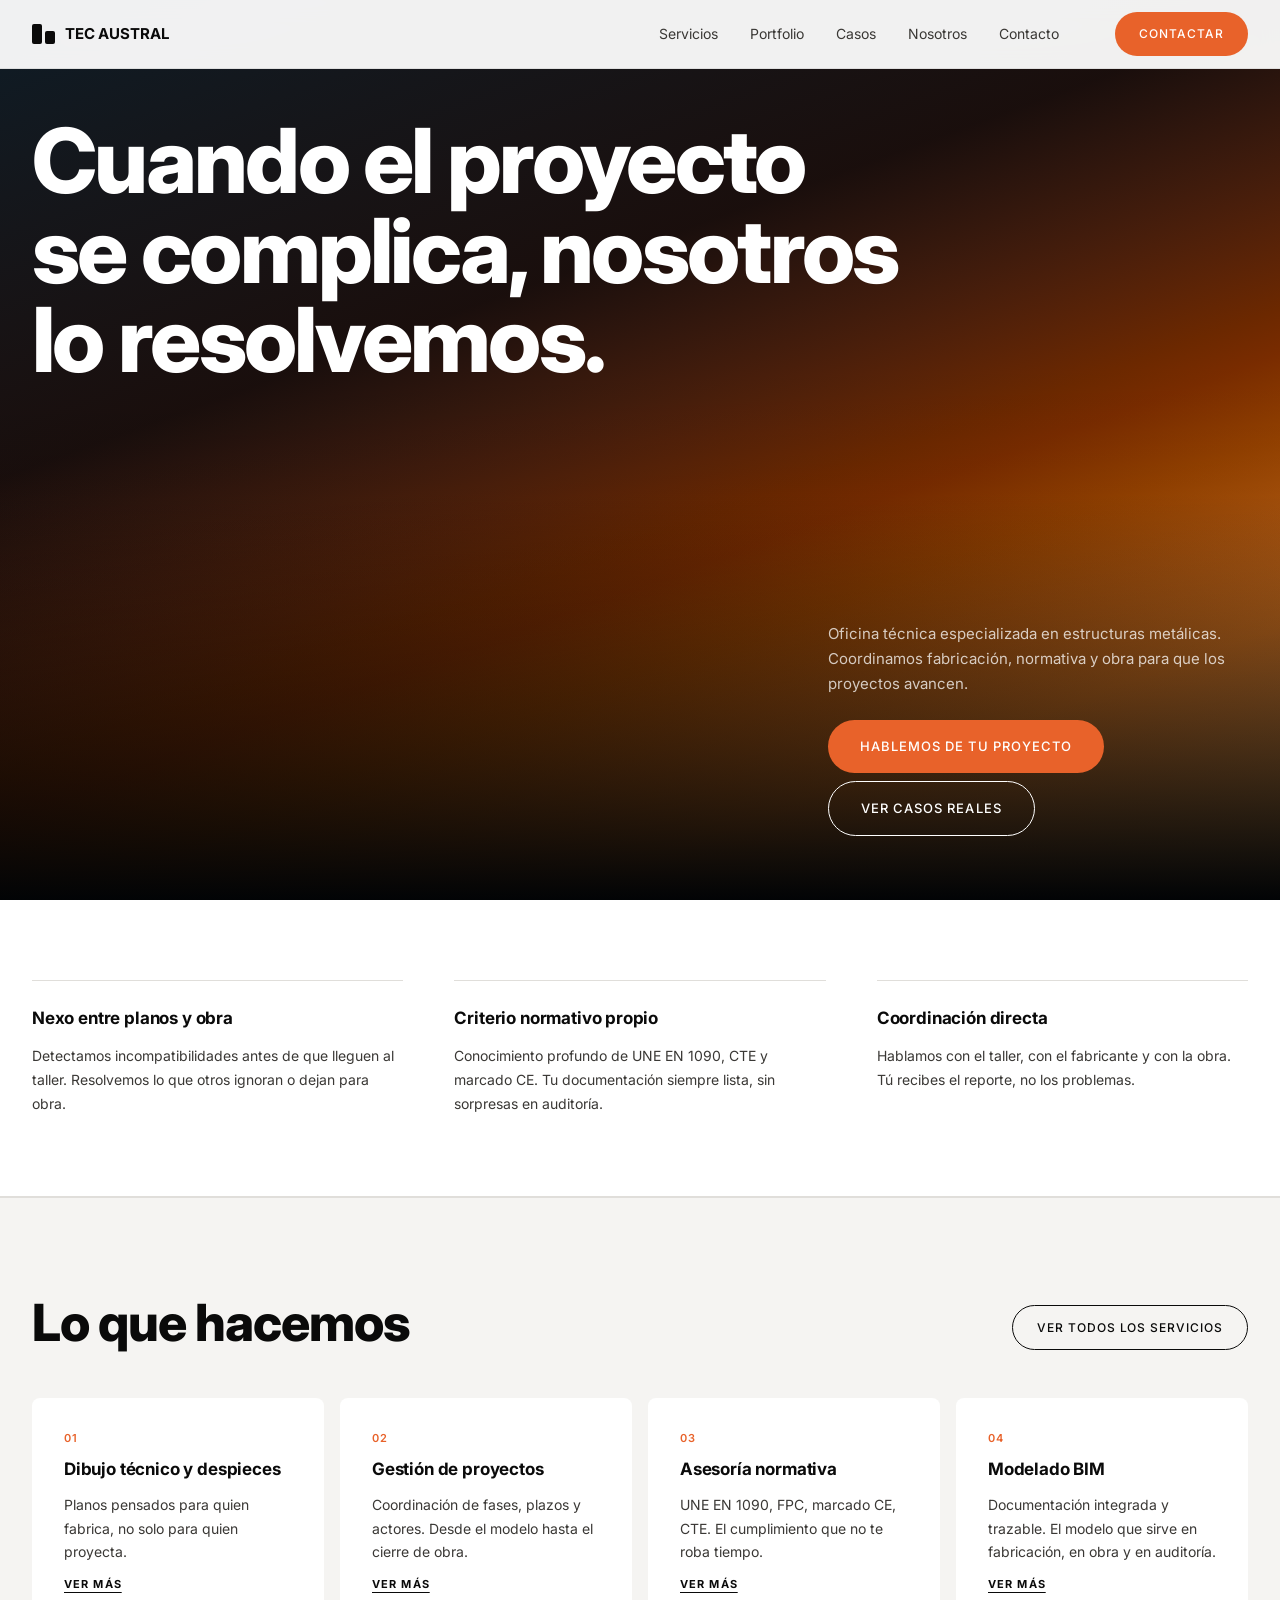
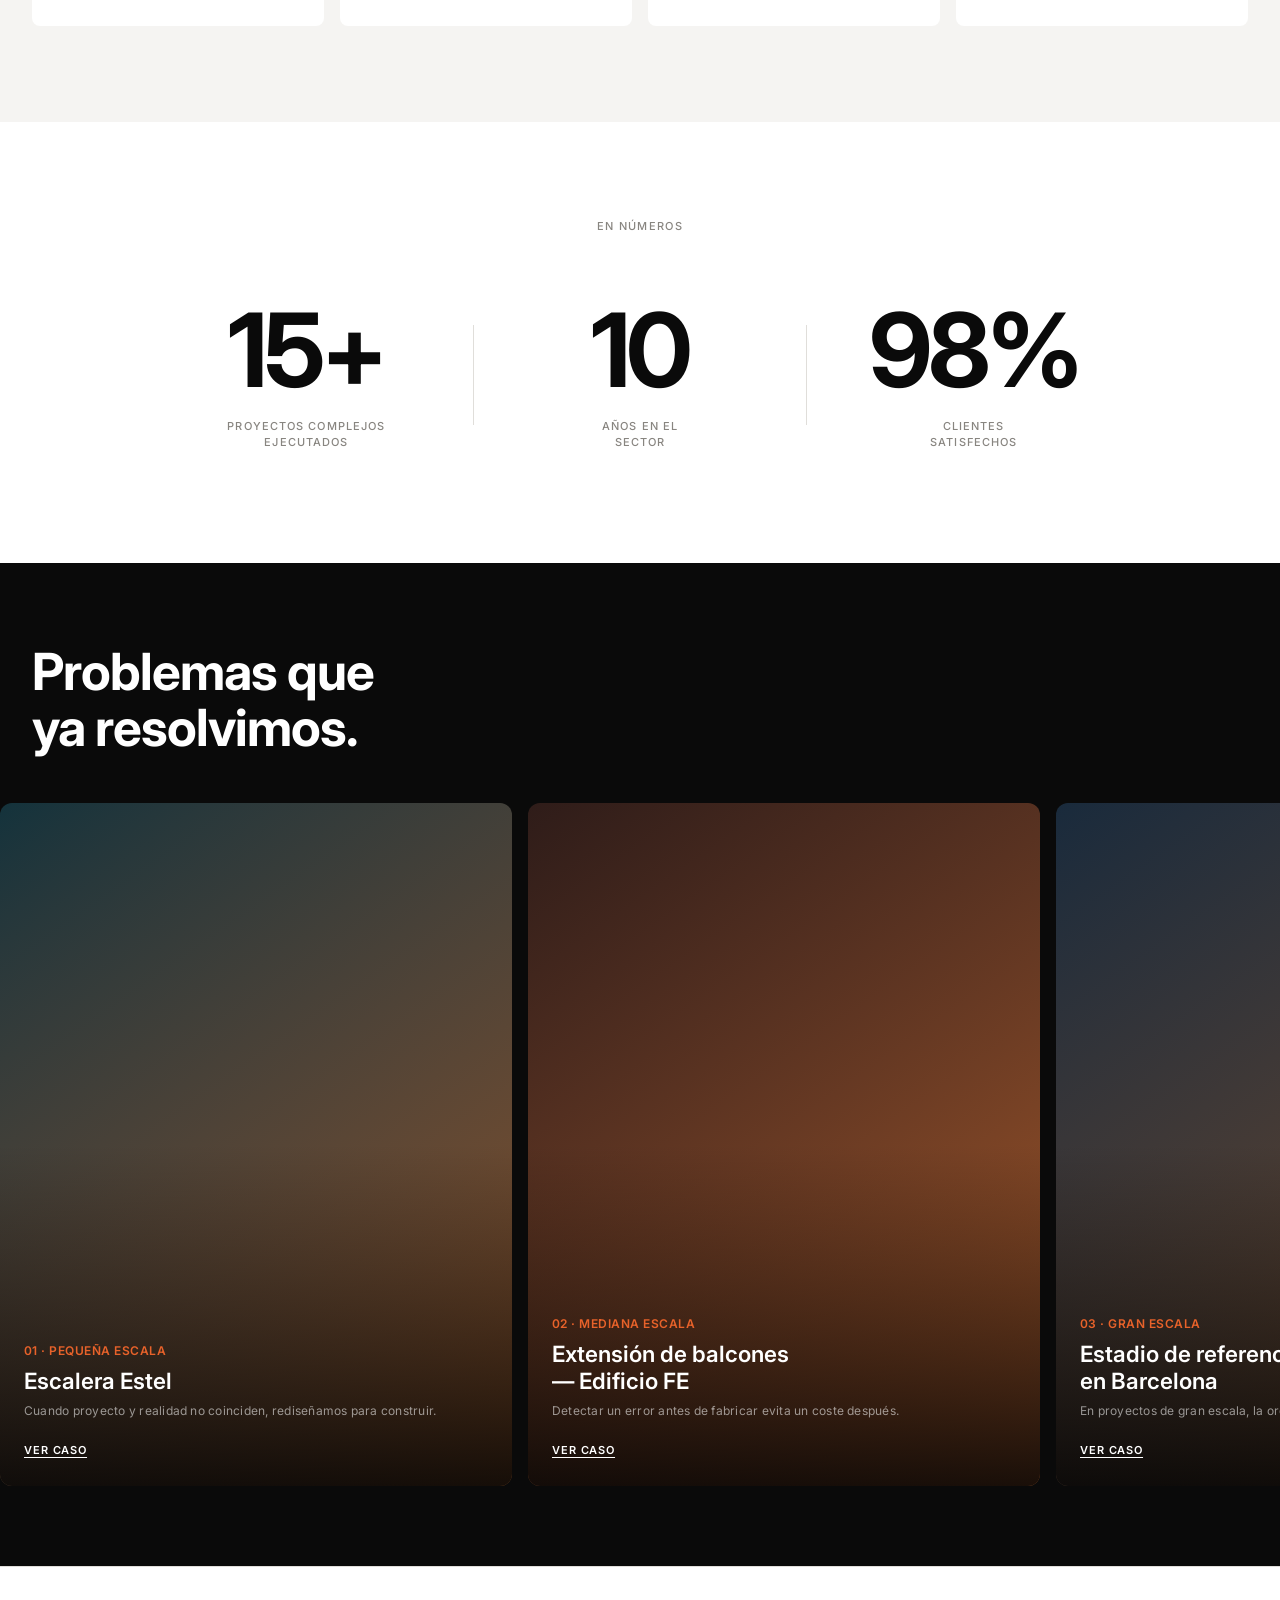
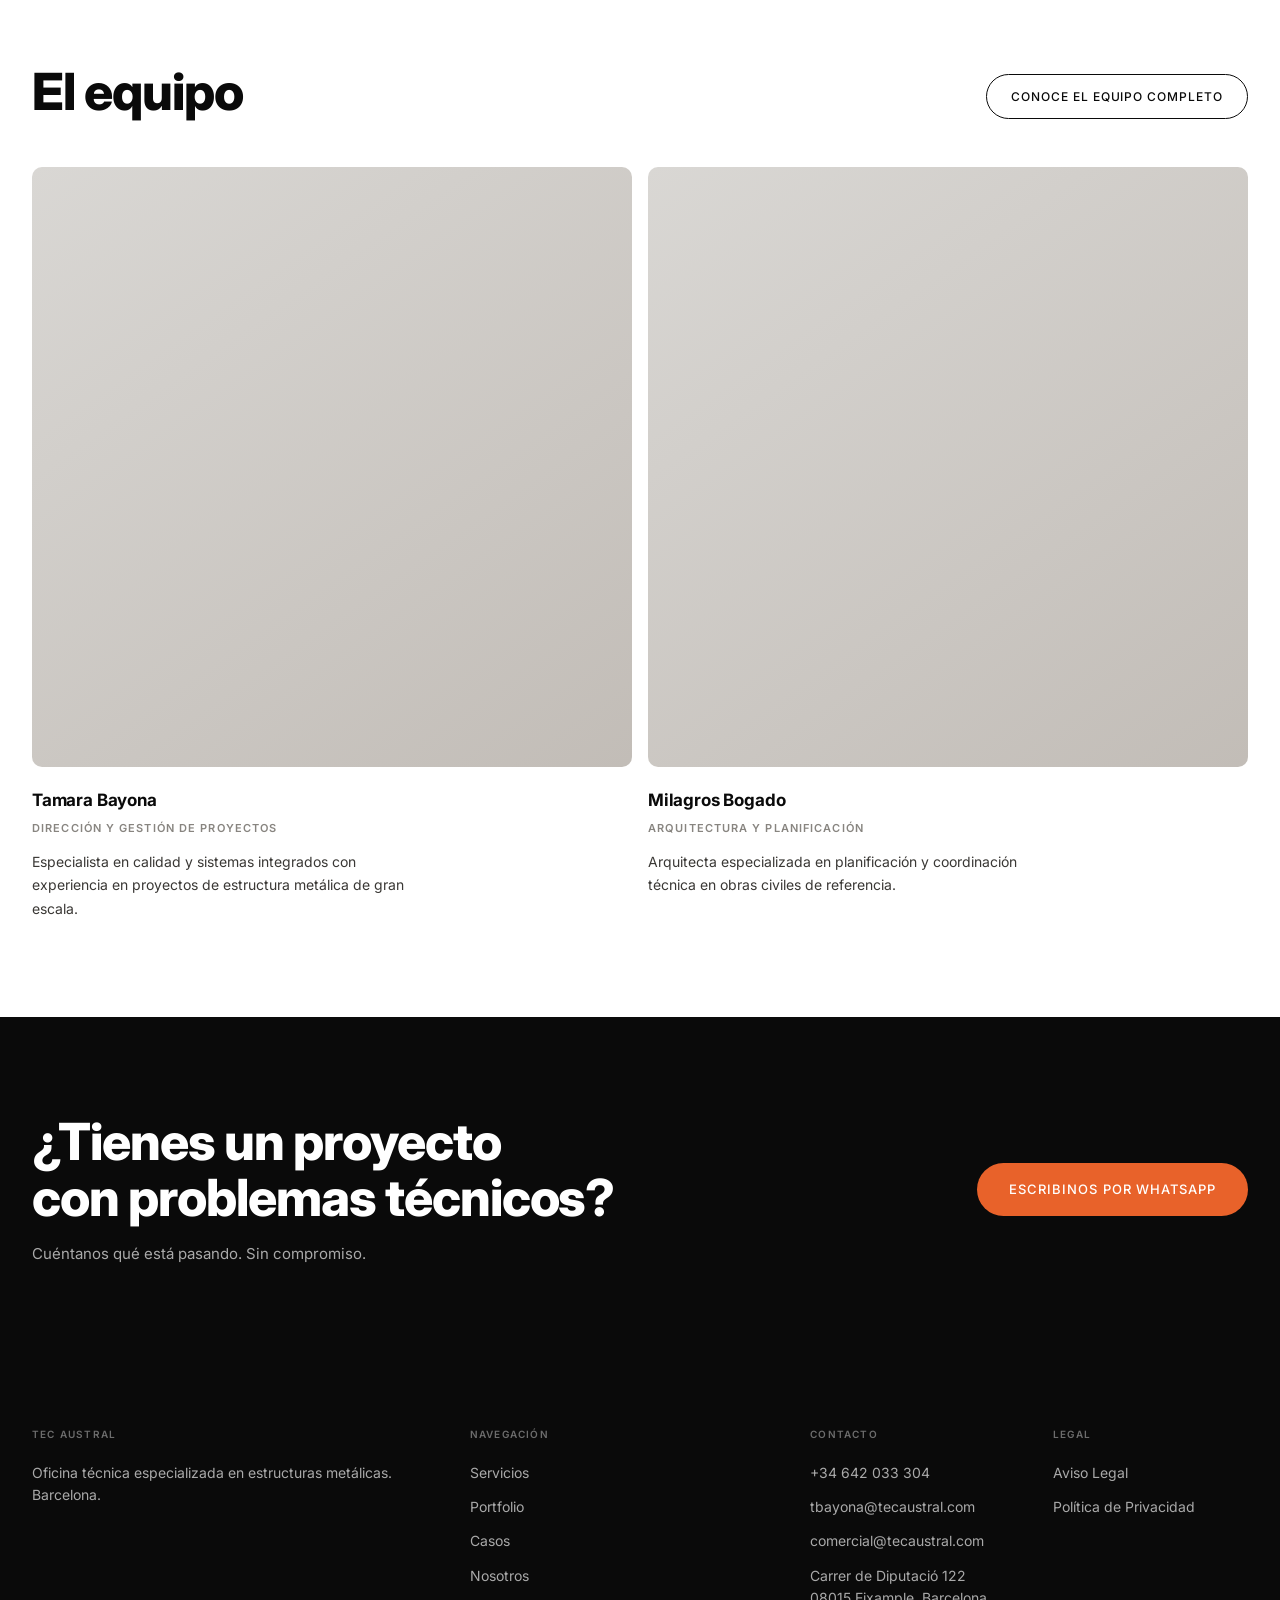
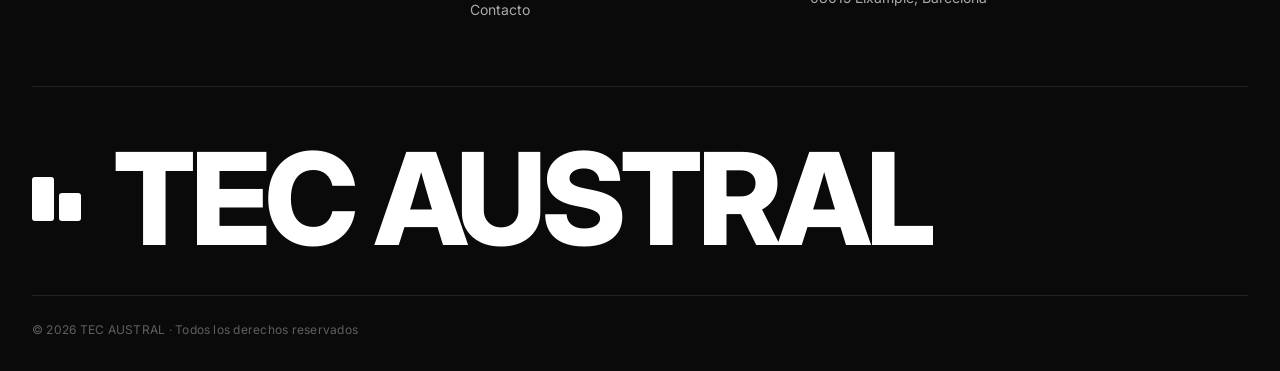
==== index.html @ e1c51871 "Build-out completo: nuevas páginas y páginas individuales de casos - Home actualizado con contenido " ====
<!DOCTYPE html>
<html lang="es">
<head>
  <meta charset="UTF-8" />
  <meta name="viewport" content="width=device-width, initial-scale=1.0" />
  <title>TEC AUSTRAL — Oficina Técnica en Estructuras Metálicas · Barcelona</title>
  <meta name="description" content="Oficina técnica especializada en estructuras metálicas. Coordinamos fabricación, normativa y obra. BIM, despieces, gestión de proyecto y asesoría UNE EN 1090." />
  <meta property="og:title" content="TEC AUSTRAL — Oficina Técnica en Estructuras Metálicas · Barcelona" />
  <meta property="og:description" content="Oficina técnica especializada en estructuras metálicas. Coordinamos fabricación, normativa y obra para que los proyectos avancen." />
  <meta property="og:type" content="website" />
  <link rel="preconnect" href="https://fonts.googleapis.com" />
  <link rel="preconnect" href="https://fonts.gstatic.com" crossorigin />
  <link href="https://fonts.googleapis.com/css2?family=Inter:ital,opsz,wght@0,14..32,300;0,14..32,400;0,14..32,500;0,14..32,700;0,14..32,800;0,14..32,900;1,14..32,300;1,14..32,400&display=swap" rel="stylesheet" />
  <link rel="stylesheet" href="style.css" />
</head>
<body>

  <!-- ═══ NAV ══════════════════════════════════════════════════════════ -->
  <nav class="nav" id="nav">
    <div class="nav__inner">
      <a href="index.html" class="nav__brand">
        <span class="nav__logo" aria-hidden="true">
          <span class="nav__logo-rect nav__logo-rect--tall"></span>
          <span class="nav__logo-rect nav__logo-rect--short"></span>
        </span>
        TEC AUSTRAL
      </a>

      <ul class="nav__links" role="list">
        <li><a href="servicios.html" class="nav__link">Servicios</a></li>
        <li><a href="portfolio.html" class="nav__link">Portfolio</a></li>
        <li><a href="casos.html" class="nav__link">Casos</a></li>
        <li><a href="nosotros.html" class="nav__link">Nosotros</a></li>
        <li><a href="contacto.html" class="nav__link">Contacto</a></li>
      </ul>

      <div class="nav__ctas">
        <a href="https://wa.me/+34642033304" class="btn btn--fill" target="_blank" rel="noopener">CONTACTAR</a>
      </div>

      <button class="nav__hamburger" aria-label="Menú" aria-expanded="false" data-nav-toggle>
        <span></span><span></span>
      </button>
    </div>

    <div class="nav__mobile" data-nav-mobile>
      <ul role="list">
        <li><a href="servicios.html">Servicios</a></li>
        <li><a href="portfolio.html">Portfolio</a></li>
        <li><a href="casos.html">Casos</a></li>
        <li><a href="nosotros.html">Nosotros</a></li>
        <li><a href="contacto.html">Contacto</a></li>
      </ul>
      <a href="https://wa.me/+34642033304" class="btn btn--fill" target="_blank" rel="noopener" style="width:100%;justify-content:center;">CONTACTAR</a>
    </div>
  </nav>

  <!-- ═══ HERO ══════════════════════════════════════════════════════════ -->
  <section class="hero" id="hero">
    <div class="hero__bg">
      <!-- PLACEHOLDER — foto de obra o detalle metálico, 1440×800px mínimo -->
      <div class="hero__photo-placeholder" role="img" aria-label="Detalle de estructura metálica en obra"></div>
    </div>
    <div class="hero__content">
      <h1 class="hero__heading">Cuando el proyecto<br>se complica, nosotros<br>lo resolvemos.</h1>
      <div class="hero__cta-block">
        <p class="hero__lede">Oficina técnica especializada en estructuras metálicas. Coordinamos fabricación, normativa y obra para que los proyectos avancen.</p>
        <div style="display:flex;gap:8px;flex-wrap:wrap;">
          <a href="https://wa.me/+34642033304" class="btn btn--fill btn--lg" target="_blank" rel="noopener">HABLEMOS DE TU PROYECTO</a>
          <a href="casos.html" class="btn btn--outline-light btn--lg">VER CASOS REALES</a>
        </div>
      </div>
    </div>
  </section>

  <!-- ═══ PROPUESTA DE VALOR ════════════════════════════════════════════ -->
  <section class="valueprops">
    <div class="valueprops__inner">
      <div class="valueprops__item">
        <h2 class="valueprops__title">Nexo entre planos y obra</h2>
        <p class="valueprops__desc">Detectamos incompatibilidades antes de que lleguen al taller. Resolvemos lo que otros ignoran o dejan para obra.</p>
      </div>
      <div class="valueprops__item">
        <h2 class="valueprops__title">Criterio normativo propio</h2>
        <p class="valueprops__desc">Conocimiento profundo de UNE EN 1090, CTE y marcado CE. Tu documentación siempre lista, sin sorpresas en auditoría.</p>
      </div>
      <div class="valueprops__item">
        <h2 class="valueprops__title">Coordinación directa</h2>
        <p class="valueprops__desc">Hablamos con el taller, con el fabricante y con la obra. Tú recibes el reporte, no los problemas.</p>
      </div>
    </div>
  </section>

  <!-- ═══ SERVICIOS PREVIEW ═════════════════════════════════════════════ -->
  <section class="svc-preview" id="servicios">
    <div class="svc-preview__inner">
      <div class="svc-preview__header">
        <h2 class="svc-preview__heading">Lo que hacemos</h2>
        <a href="servicios.html" class="btn btn--outline-dark">VER TODOS LOS SERVICIOS</a>
      </div>
      <div class="svc-preview__grid">
        <a href="servicios.html#dibujo" class="svc-card">
          <span class="svc-card__num">01</span>
          <h3 class="svc-card__title">Dibujo técnico y despieces</h3>
          <p class="svc-card__desc">Planos pensados para quien fabrica, no solo para quien proyecta.</p>
          <span class="svc-card__link">VER MÁS</span>
        </a>
        <a href="servicios.html#gestion" class="svc-card">
          <span class="svc-card__num">02</span>
          <h3 class="svc-card__title">Gestión de proyectos</h3>
          <p class="svc-card__desc">Coordinación de fases, plazos y actores. Desde el modelo hasta el cierre de obra.</p>
          <span class="svc-card__link">VER MÁS</span>
        </a>
        <a href="servicios.html#normativa" class="svc-card">
          <span class="svc-card__num">03</span>
          <h3 class="svc-card__title">Asesoría normativa</h3>
          <p class="svc-card__desc">UNE EN 1090, FPC, marcado CE, CTE. El cumplimiento que no te roba tiempo.</p>
          <span class="svc-card__link">VER MÁS</span>
        </a>
        <a href="servicios.html#bim" class="svc-card">
          <span class="svc-card__num">04</span>
          <h3 class="svc-card__title">Modelado BIM</h3>
          <p class="svc-card__desc">Documentación integrada y trazable. El modelo que sirve en fabricación, en obra y en auditoría.</p>
          <span class="svc-card__link">VER MÁS</span>
        </a>
      </div>
    </div>
  </section>

  <!-- ═══ MÉTRICAS ══════════════════════════════════════════════════════ -->
  <section class="stats">
    <p class="stats__eyebrow">EN NÚMEROS</p>
    <div class="stats__row">
      <div class="stats__item">
        <span class="stats__number">15+</span>
        <span class="stats__label">PROYECTOS COMPLEJOS<br>EJECUTADOS</span>
      </div>
      <div class="stats__divider" aria-hidden="true"></div>
      <div class="stats__item">
        <span class="stats__number">10</span>
        <span class="stats__label">AÑOS EN EL<br>SECTOR</span>
      </div>
      <div class="stats__divider" aria-hidden="true"></div>
      <div class="stats__item">
        <span class="stats__number">98%</span>
        <span class="stats__label">CLIENTES<br>SATISFECHOS</span>
      </div>
    </div>
  </section>

  <!-- ═══ CASOS DESTACADOS ══════════════════════════════════════════════ -->
  <section class="projects" id="casos">
    <div class="projects__header">
      <h2 class="projects__heading">Problemas que<br>ya resolvimos.</h2>
    </div>
    <div class="projects__track" role="list">

      <article class="project-card" role="listitem">
        <div class="project-card__img project-card__img--1"></div>
        <div class="project-card__info">
          <span class="project-card__num">01 · PEQUEÑA ESCALA</span>
          <h3 class="project-card__title">Escalera Estel</h3>
          <p class="project-card__meta">Cuando proyecto y realidad no coinciden, rediseñamos para construir.</p>
          <a href="casos/estel.html" class="project-card__link">VER CASO</a>
        </div>
      </article>

      <article class="project-card" role="listitem">
        <div class="project-card__img project-card__img--2"></div>
        <div class="project-card__info">
          <span class="project-card__num">02 · MEDIANA ESCALA</span>
          <h3 class="project-card__title">Extensión de balcones<br>— Edificio FE</h3>
          <p class="project-card__meta">Detectar un error antes de fabricar evita un coste después.</p>
          <a href="casos/fe.html" class="project-card__link">VER CASO</a>
        </div>
      </article>

      <article class="project-card" role="listitem">
        <div class="project-card__img project-card__img--3"></div>
        <div class="project-card__info">
          <span class="project-card__num">03 · GRAN ESCALA</span>
          <h3 class="project-card__title">Estadio de referencia<br>en Barcelona</h3>
          <p class="project-card__meta">En proyectos de gran escala, la organización técnica también es ingeniería.</p>
          <a href="casos/estadio.html" class="project-card__link">VER CASO</a>
        </div>
      </article>

      <article class="project-card" role="listitem">
        <div class="project-card__img project-card__img--4"></div>
        <div class="project-card__info">
          <span class="project-card__num">04 · INTERNACIONAL</span>
          <h3 class="project-card__title">Ascensor y pasarela<br>— Mónaco</h3>
          <p class="project-card__meta">Precisión técnica sin fronteras.</p>
          <a href="casos/monaco.html" class="project-card__link">VER CASO</a>
        </div>
      </article>

    </div>
  </section>

  <!-- ═══ EQUIPO PREVIEW ════════════════════════════════════════════════ -->
  <section class="team">
    <div class="team__inner">
      <div class="team__header">
        <h2 class="team__heading">El equipo</h2>
        <a href="nosotros.html" class="btn btn--outline-dark">CONOCE EL EQUIPO COMPLETO</a>
      </div>
      <div class="team__grid">
        <article class="team-card">
          <!-- PLACEHOLDER — 400×400px, fondo neutro -->
          <div class="team-card__photo" role="img" aria-label="Retrato de Tamara Bayona"></div>
          <h3 class="team-card__name">Tamara Bayona</h3>
          <p class="team-card__role">Dirección y Gestión de Proyectos</p>
          <p class="team-card__bio">Especialista en calidad y sistemas integrados con experiencia en proyectos de estructura metálica de gran escala.</p>
        </article>
        <article class="team-card">
          <!-- PLACEHOLDER — 400×400px, fondo neutro -->
          <div class="team-card__photo" role="img" aria-label="Retrato de Milagros Bogado"></div>
          <h3 class="team-card__name">Milagros Bogado</h3>
          <p class="team-card__role">Arquitectura y Planificación</p>
          <p class="team-card__bio">Arquitecta especializada en planificación y coordinación técnica en obras civiles de referencia.</p>
        </article>
      </div>
    </div>
  </section>

  <!-- ═══ CTA FINAL ══════════════════════════════════════════════════════ -->
  <section class="about-cta" id="contacto">
    <div class="about-cta__inner">
      <div class="about-cta__text">
        <h2 class="about-cta__heading">¿Tienes un proyecto<br>con problemas técnicos?</h2>
        <p class="about-cta__sub">Cuéntanos qué está pasando. Sin compromiso.</p>
      </div>
      <a href="https://wa.me/+34642033304" class="btn btn--fill btn--lg" target="_blank" rel="noopener">ESCRIBINOS POR WHATSAPP</a>
    </div>
  </section>

  <!-- ═══ FOOTER ════════════════════════════════════════════════════════ -->
  <footer class="footer">
    <div class="footer__top">
      <div class="footer__col">
        <span class="footer__col-label">TEC AUSTRAL</span>
        <p style="font-size:14px;color:rgba(255,255,255,0.65);line-height:1.6;">Oficina técnica especializada en estructuras metálicas. Barcelona.</p>
      </div>
      <div class="footer__col">
        <span class="footer__col-label">NAVEGACIÓN</span>
        <a href="servicios.html">Servicios</a>
        <a href="portfolio.html">Portfolio</a>
        <a href="casos.html">Casos</a>
        <a href="nosotros.html">Nosotros</a>
        <a href="contacto.html">Contacto</a>
      </div>
      <div class="footer__col">
        <span class="footer__col-label">CONTACTO</span>
        <a href="tel:+34642033304">+34 642 033 304</a>
        <a href="mailto:tbayona@tecaustral.com">tbayona@tecaustral.com</a>
        <a href="mailto:comercial@tecaustral.com">comercial@tecaustral.com</a>
        <address>Carrer de Diputació 122<br>08015 Eixample, Barcelona</address>
      </div>
      <div class="footer__col">
        <span class="footer__col-label">LEGAL</span>
        <a href="#">Aviso Legal</a>
        <a href="#">Política de Privacidad</a>
      </div>
    </div>

    <div class="footer__wordmark-row">
      <span class="footer__logo" aria-hidden="true">
        <span class="footer__logo-rect footer__logo-rect--tall"></span>
        <span class="footer__logo-rect footer__logo-rect--short"></span>
      </span>
      <span class="footer__wordmark">TEC AUSTRAL</span>
    </div>

    <div class="footer__bottom">
      <span>&copy; 2026 TEC AUSTRAL · Todos los derechos reservados</span>
    </div>
  </footer>

  <script src="main.js"></script>
</body>
</html>
---- style.css ----
/* ═══════════════════════════════════════════════════════════════
   TEC AUSTRAL — style.css
   DNA: buildings-business.framer.website
   ════════════════════════════════════════════════════════════════ */

/* ── Tokens ──────────────────────────────────────────────────── */
:root {
  --black:       #0a0a0a;
  --white:       #ffffff;
  --grey-soft:   #f5f4f2;
  --grey-mid:    #e0deda;
  --grey-text:   #888580;
  --grey-dark:   #3a3835;
  --orange:      #e8622a;
  --orange-dark: #c94f1a;

  --font: "Inter", ui-sans-serif, system-ui, sans-serif;

  --nav-h: 68px;

  --ease: cubic-bezier(0.16, 1, 0.3, 1);
  --ease-in: cubic-bezier(0.7, 0, 0.84, 0);
}

/* ── Reset ───────────────────────────────────────────────────── */
*, *::before, *::after { box-sizing: border-box; margin: 0; padding: 0; }
html { overflow-x: clip; scroll-behavior: smooth; }
body {
  overflow-x: clip;
  font-family: var(--font);
  font-size: 16px;
  line-height: 1.6;
  color: var(--black);
  background: var(--white);
  -webkit-font-smoothing: antialiased;
}
img, picture, svg { display: block; max-width: 100%; }
a { color: inherit; text-decoration: none; }
button { font: inherit; cursor: pointer; border: none; background: none; }
address { font-style: normal; }
::selection { background: var(--orange); color: var(--white); }

/* ── Buttons ─────────────────────────────────────────────────── */
.btn {
  display: inline-flex;
  align-items: center;
  justify-content: center;
  gap: 8px;
  padding: 12px 24px;
  border-radius: 9999px;
  font-size: 12px;
  font-weight: 500;
  letter-spacing: 0.08em;
  white-space: nowrap;
  transition: background 180ms var(--ease), color 180ms var(--ease),
              transform 120ms var(--ease);
}
.btn:focus-visible { outline: 2px solid var(--orange); outline-offset: 3px; }
.btn:active { transform: scale(0.97); }

.btn--fill {
  background: var(--orange);
  color: var(--white);
}
.btn--fill:hover { background: var(--orange-dark); }

.btn--outline {
  border: 1.5px solid var(--black);
  color: var(--black);
  background: transparent;
}
.btn--outline:hover { background: var(--black); color: var(--white); }

.btn--outline-dark {
  border: 1.5px solid var(--black);
  color: var(--black);
  background: transparent;
}
.btn--outline-dark:hover { background: var(--black); color: var(--white); }

.btn--outline-light {
  border: 1.5px solid var(--white);
  color: var(--white);
  background: transparent;
}
.btn--outline-light:hover { background: var(--white); color: var(--black); }

.btn--lg { padding: 16px 32px; font-size: 13px; }

/* ── NAV ─────────────────────────────────────────────────────── */
.nav {
  position: fixed;
  top: 0; left: 0; right: 0;
  z-index: 100;
  background: rgba(255,255,255,0.94);
  backdrop-filter: blur(12px);
  -webkit-backdrop-filter: blur(12px);
  border-bottom: 1px solid rgba(0,0,0,0.08);
  transition: background 200ms var(--ease);
}

.nav__inner {
  max-width: 1400px;
  margin-inline: auto;
  padding-inline: clamp(1rem, 3vw, 2rem);
  height: var(--nav-h);
  display: flex;
  align-items: center;
  gap: 2rem;
}

.nav__brand {
  display: flex;
  align-items: center;
  gap: 10px;
  font-size: 15px;
  font-weight: 700;
  letter-spacing: -0.01em;
  flex-shrink: 0;
}

.nav__logo {
  display: flex;
  align-items: flex-end;
  gap: 3px;
}
.nav__logo-rect {
  background: var(--black);
  width: 10px;
  border-radius: 2px;
}
.nav__logo-rect--tall { height: 20px; }
.nav__logo-rect--short { height: 13px; }

.nav__links {
  display: flex;
  align-items: center;
  gap: 2rem;
  list-style: none;
  margin-left: auto;
}

.nav__link {
  font-size: 14px;
  color: var(--grey-dark);
  transition: color 150ms var(--ease);
}
.nav__link:hover { color: var(--black); }

.nav__ctas {
  display: flex;
  align-items: center;
  gap: 8px;
  margin-left: 1.5rem;
}

.nav__hamburger {
  display: none;
  flex-direction: column;
  gap: 5px;
  padding: 8px;
  margin-left: auto;
}
.nav__hamburger span {
  display: block;
  width: 22px;
  height: 1.5px;
  background: var(--black);
  border-radius: 1px;
  transition: transform 200ms var(--ease), opacity 200ms;
}

.nav__mobile {
  display: none;
  padding: 1.5rem clamp(1rem, 3vw, 2rem);
  border-top: 1px solid var(--grey-mid);
}
.nav__mobile.is-open { display: block; }
.nav__mobile ul {
  list-style: none;
  display: flex;
  flex-direction: column;
  gap: 1rem;
  margin-bottom: 1.5rem;
}
.nav__mobile a {
  font-size: 18px;
  font-weight: 500;
}

@media (max-width: 900px) {
  .nav__links, .nav__ctas { display: none; }
  .nav__hamburger { display: flex; }
}

/* ── HERO ────────────────────────────────────────────────────── */
.hero {
  position: relative;
  height: 100svh;
  min-height: 560px;
  overflow: hidden;
}

.hero__bg {
  position: absolute;
  inset: 0;
}

.hero__photo-placeholder {
  width: 100%;
  height: 100%;
  /* Beautiful gradient simulating a construction site at dusk */
  background:
    linear-gradient(
      160deg,
      oklch(22% 0.03 240) 0%,
      oklch(18% 0.02 30) 35%,
      oklch(40% 0.12 45) 60%,
      oklch(65% 0.15 55) 80%,
      oklch(75% 0.12 70) 100%
    );
}
/* SVG crane silhouette overlay */
.hero__photo-placeholder::after {
  content: "";
  position: absolute;
  inset: 0;
  background:
    /* Silhouette layer */
    linear-gradient(to top, oklch(10% 0.01 240) 0%, transparent 45%),
    linear-gradient(to bottom, transparent 40%, oklch(10% 0.01 240 / 0.2) 100%);
}

.hero__content {
  position: relative;
  z-index: 2;
  height: 100%;
  max-width: 1400px;
  margin-inline: auto;
  padding: calc(var(--nav-h) + 3rem) clamp(1rem, 3vw, 2rem) 4rem;
  display: flex;
  flex-direction: column;
  justify-content: space-between;
}

.hero__heading {
  font-size: clamp(3rem, 7vw, 7rem);
  font-weight: 800;
  line-height: 1.0;
  letter-spacing: -0.03em;
  color: var(--white);
}

.hero__cta-block {
  display: flex;
  flex-direction: column;
  align-items: flex-start;
  gap: 1.5rem;
  align-self: flex-end;
  max-width: 420px;
  text-align: left;
}

.hero__lede {
  font-size: 15px;
  line-height: 1.65;
  color: rgba(255,255,255,0.75);
}

/* ── LOGOS ───────────────────────────────────────────────────── */
.logos {
  background: var(--white);
  padding: 3rem clamp(1rem, 3vw, 2rem);
  border-bottom: 1px solid var(--grey-mid);
}

.logos__inner {
  max-width: 1400px;
  margin-inline: auto;
}

.logos__tagline {
  font-size: 13px;
  color: var(--grey-text);
  margin-bottom: 2rem;
}

.logos__row {
  display: flex;
  align-items: center;
  gap: clamp(1.5rem, 4vw, 4rem);
  flex-wrap: wrap;
}

.logos__item {
  font-size: 13px;
  font-weight: 600;
  letter-spacing: 0.06em;
  color: var(--grey-mid);
  transition: color 200ms var(--ease);
}
.logos__item:hover { color: var(--grey-dark); }

/* ── PROJECTS ────────────────────────────────────────────────── */
.projects {
  background: var(--black);
  padding-top: 5rem;
  overflow: hidden;
}

.projects__header {
  max-width: 1400px;
  margin-inline: auto;
  padding-inline: clamp(1rem, 3vw, 2rem);
  padding-bottom: 3rem;
}

.projects__heading {
  font-size: clamp(2rem, 4vw, 3.5rem);
  font-weight: 700;
  line-height: 1.1;
  letter-spacing: -0.02em;
  color: var(--white);
}

.projects__track {
  display: flex;
  gap: 1rem;
  padding-inline: clamp(1rem, 3vw, 2rem);
  padding-bottom: 5rem;
  overflow-x: auto;
  scroll-snap-type: x mandatory;
  -webkit-overflow-scrolling: touch;
  scrollbar-width: none;
}
.projects__track::-webkit-scrollbar { display: none; }

.project-card {
  position: relative;
  flex-shrink: 0;
  width: clamp(280px, 40vw, 560px);
  aspect-ratio: 3/4;
  border-radius: 12px;
  overflow: hidden;
  scroll-snap-align: start;
  cursor: pointer;
  transition: transform 300ms var(--ease);
}
.project-card:hover { transform: scale(1.01); }

.project-card__img {
  position: absolute;
  inset: 0;
  background-size: cover;
  background-position: center;
  transition: transform 400ms var(--ease);
}
.project-card:hover .project-card__img { transform: scale(1.04); }

/* Placeholder gradients — replace with real photos */
.project-card__img--1 {
  background: linear-gradient(145deg, oklch(30% 0.04 220) 0%, oklch(50% 0.10 55) 100%);
}
.project-card__img--2 {
  background: linear-gradient(145deg, oklch(25% 0.03 30) 0%, oklch(55% 0.12 50) 100%);
}
.project-card__img--3 {
  background: linear-gradient(145deg, oklch(28% 0.04 250) 0%, oklch(45% 0.08 60) 100%);
}
.project-card__img--4 {
  background: linear-gradient(145deg, oklch(22% 0.02 200) 0%, oklch(40% 0.08 210) 100%);
}

/* Dark overlay */
.project-card__img::after {
  content: "";
  position: absolute;
  inset: 0;
  background: linear-gradient(to top, oklch(8% 0.01 240 / 0.85) 0%, transparent 50%);
}

.project-card__info {
  position: absolute;
  bottom: 0; left: 0; right: 0;
  padding: 1.5rem;
  z-index: 2;
}

.project-card__num {
  display: block;
  font-size: 12px;
  font-weight: 600;
  letter-spacing: 0.04em;
  color: var(--orange);
  margin-bottom: 0.5rem;
}

.project-card__title {
  font-size: clamp(1.1rem, 2vw, 1.4rem);
  font-weight: 600;
  line-height: 1.2;
  color: var(--white);
  margin-bottom: 0.4rem;
}

.project-card__meta {
  font-size: 12px;
  color: rgba(255,255,255,0.55);
  margin-bottom: 1rem;
  letter-spacing: 0.02em;
}

.project-card__link {
  display: inline-block;
  font-size: 11px;
  font-weight: 600;
  letter-spacing: 0.08em;
  color: var(--white);
  text-decoration: underline;
  text-underline-offset: 3px;
  transition: color 150ms;
}
.project-card__link:hover { color: var(--orange); }

/* ── STATS ───────────────────────────────────────────────────── */
.stats {
  background: var(--white);
  padding: 6rem clamp(1rem, 3vw, 2rem);
}

.stats__eyebrow {
  text-align: center;
  font-size: 11px;
  font-weight: 500;
  letter-spacing: 0.12em;
  color: var(--grey-text);
  margin-bottom: 3rem;
}

.stats__row {
  max-width: 1000px;
  margin-inline: auto;
  display: flex;
  align-items: center;
  justify-content: center;
  gap: 0;
}

.stats__item {
  flex: 1;
  text-align: center;
  padding: 1rem;
}

.stats__number {
  display: block;
  font-size: clamp(3rem, 8vw, 7rem);
  font-weight: 700;
  line-height: 1;
  letter-spacing: -0.04em;
  color: var(--black);
  margin-bottom: 1rem;
}

.stats__label {
  display: block;
  font-size: 11px;
  font-weight: 500;
  letter-spacing: 0.1em;
  color: var(--grey-text);
  line-height: 1.5;
}

.stats__divider {
  width: 1px;
  height: 100px;
  background: var(--grey-mid);
  flex-shrink: 0;
}

@media (max-width: 600px) {
  .stats__row { flex-direction: column; gap: 2rem; }
  .stats__divider { width: 40px; height: 1px; }
}

/* ── PILLARS ─────────────────────────────────────────────────── */
.pillars {
  background: var(--white);
  border-top: 1px solid var(--grey-mid);
  padding: 6rem clamp(1rem, 3vw, 2rem);
}

.pillars__inner {
  max-width: 1400px;
  margin-inline: auto;
  display: grid;
  grid-template-columns: 1fr 1.5fr;
  gap: 4rem;
  align-items: start;
}

.pillars__heading {
  font-size: clamp(1.8rem, 3.5vw, 3rem);
  font-weight: 700;
  line-height: 1.1;
  letter-spacing: -0.02em;
  position: sticky;
  top: calc(var(--nav-h) + 2rem);
}

.pillars__right {
  display: flex;
  flex-direction: column;
}

.pillars__item {
  padding: 1.25rem 0;
  border-top: 1px solid var(--grey-mid);
  font-size: 12px;
  font-weight: 500;
  letter-spacing: 0.1em;
  color: var(--grey-text);
  transition: color 200ms var(--ease);
}
.pillars__item:hover { color: var(--black); }
.pillars__item:last-child { border-bottom: 1px solid var(--grey-mid); }

@media (max-width: 768px) {
  .pillars__inner { grid-template-columns: 1fr; }
  .pillars__heading { position: static; }
}

/* ── SERVICES ────────────────────────────────────────────────── */
.services {
  background: var(--grey-soft);
}

.services__row {
  display: grid;
  grid-template-columns: 1fr 1fr;
  min-height: 520px;
}

.services__row--reverse { direction: rtl; }
.services__row--reverse > * { direction: ltr; }

.services__img {
  background-size: cover;
  background-position: center;
}

.services__img--1 {
  background: linear-gradient(135deg, oklch(38% 0.05 45) 0%, oklch(60% 0.10 55) 100%);
}
.services__img--2 {
  background: linear-gradient(135deg, oklch(30% 0.04 240) 0%, oklch(50% 0.07 220) 100%);
}
.services__img--3 {
  background: linear-gradient(135deg, oklch(28% 0.03 30) 0%, oklch(48% 0.09 40) 100%);
}

.services__text {
  padding: 4rem clamp(2rem, 5vw, 5rem);
  display: flex;
  flex-direction: column;
  justify-content: center;
  gap: 1.5rem;
}

.services__heading {
  font-size: clamp(1.8rem, 3vw, 2.5rem);
  font-weight: 700;
  line-height: 1.15;
  letter-spacing: -0.02em;
}

.services__body {
  font-size: 15px;
  line-height: 1.7;
  color: var(--grey-dark);
  max-width: 44ch;
}

@media (max-width: 768px) {
  .services__row {
    grid-template-columns: 1fr;
    direction: ltr !important;
  }
  .services__img { min-height: 280px; }
  .services__row--reverse .services__img { order: -1; }
}

/* ── ABOUT / EXPERIENCE ──────────────────────────────────────── */
.about {
  background: var(--white);
  padding: 6rem clamp(1rem, 3vw, 2rem);
}

.about__photos {
  max-width: 1400px;
  margin-inline: auto;
  display: grid;
  grid-template-columns: 1fr 1fr;
  gap: 1rem;
  margin-bottom: 4rem;
}

.about__photo {
  aspect-ratio: 4/3;
  border-radius: 10px;
  overflow: hidden;
}

.about__photo--1 {
  background: linear-gradient(135deg, oklch(45% 0.10 50) 0%, oklch(65% 0.12 55) 100%);
}
.about__photo--2 {
  background: linear-gradient(135deg, oklch(32% 0.04 240) 0%, oklch(52% 0.08 55) 100%);
  margin-top: 3rem;
}

.about__text {
  max-width: 680px;
  margin-inline: auto;
  text-align: center;
}

.about__heading {
  font-size: clamp(2.5rem, 5vw, 5rem);
  font-weight: 700;
  letter-spacing: -0.03em;
  margin-bottom: 2rem;
  color: var(--grey-mid);
}

.about__body {
  font-size: 16px;
  line-height: 1.75;
  color: var(--grey-dark);
  margin-bottom: 1rem;
}

@media (max-width: 600px) {
  .about__photos { grid-template-columns: 1fr; }
  .about__photo--2 { margin-top: 0; }
}

/* ── TESTIMONIALS ────────────────────────────────────────────── */
.testimonials {
  background: var(--white);
  border-top: 1px solid var(--grey-mid);
  padding: 5rem clamp(1rem, 3vw, 2rem);
}

.testimonials__inner {
  max-width: 780px;
  margin-inline: auto;
  display: flex;
  flex-direction: column;
  gap: 0;
}

.testimonial {
  padding: 2.5rem 0;
  border-bottom: 1px solid var(--grey-mid);
}

.testimonial:first-child { border-top: 1px solid var(--grey-mid); }

.testimonial__header {
  display: flex;
  flex-direction: column;
  gap: 4px;
  margin-bottom: 1.25rem;
}

.testimonial__name {
  font-size: 13px;
  font-weight: 600;
  letter-spacing: 0.08em;
}

.testimonial__role {
  font-size: 11px;
  letter-spacing: 0.08em;
  color: var(--grey-text);
}

.testimonial__quote {
  font-size: 17px;
  line-height: 1.65;
  color: var(--grey-dark);
  font-style: normal;
}

/* ── CASES ───────────────────────────────────────────────────── */
.cases {
  background: var(--white);
  padding: 5rem clamp(1rem, 3vw, 2rem);
  border-top: 1px solid var(--grey-mid);
}

.cases__inner {
  max-width: 1400px;
  margin-inline: auto;
}

.cases__header {
  display: flex;
  align-items: center;
  justify-content: space-between;
  margin-bottom: 2.5rem;
}

.cases__heading {
  font-size: clamp(1.5rem, 3vw, 2rem);
  font-weight: 700;
  letter-spacing: -0.01em;
}

.cases__grid {
  display: grid;
  grid-template-columns: repeat(3, 1fr);
  gap: 1rem;
}

.case-card {
  display: flex;
  flex-direction: column;
  gap: 1rem;
  transition: opacity 200ms var(--ease);
}
.case-card:hover { opacity: 0.8; }

.case-card__img {
  aspect-ratio: 4/3;
  border-radius: 8px;
  background-size: cover;
  background-position: center;
}

.case-card__img--1 { background: linear-gradient(145deg, oklch(40% 0.08 50) 0%, oklch(58% 0.12 55) 100%); }
.case-card__img--2 { background: linear-gradient(145deg, oklch(32% 0.04 240) 0%, oklch(48% 0.07 220) 100%); }
.case-card__img--3 { background: linear-gradient(145deg, oklch(28% 0.03 30) 0%, oklch(52% 0.10 45) 100%); }

.case-card__body { padding: 0 0.25rem; }

.case-card__title {
  font-size: 15px;
  font-weight: 500;
}

@media (max-width: 768px) {
  .cases__grid { grid-template-columns: 1fr; }
}

/* ── CONTACT CTA ─────────────────────────────────────────────── */
.contact-cta {
  background: var(--grey-soft);
  padding: 6rem clamp(1rem, 3vw, 2rem);
  border-top: 1px solid var(--grey-mid);
}

.contact-cta__inner {
  max-width: 1400px;
  margin-inline: auto;
}

.contact-cta__heading {
  font-size: clamp(2.5rem, 5vw, 5rem);
  font-weight: 700;
  line-height: 1.05;
  letter-spacing: -0.03em;
  margin-bottom: 3rem;
}

.contact-cta__form {
  display: grid;
  grid-template-columns: 1fr 1fr;
  gap: 4rem;
}

.form-row {
  display: grid;
  grid-template-columns: 1fr 1fr;
  gap: 1rem;
  margin-bottom: 1rem;
}

.form-field {
  display: flex;
  flex-direction: column;
  gap: 6px;
}

.form-field label {
  font-size: 11px;
  font-weight: 500;
  letter-spacing: 0.1em;
  color: var(--grey-text);
}

.form-field input,
.form-field textarea {
  padding: 12px 0;
  background: transparent;
  border: none;
  border-bottom: 1px solid var(--grey-dark);
  font-size: 15px;
  font-family: var(--font);
  color: var(--black);
  outline: none;
  transition: border-color 150ms var(--ease);
}

.form-field input:focus,
.form-field textarea:focus {
  border-color: var(--black);
}

.form-field textarea {
  resize: vertical;
  min-height: 100px;
  line-height: 1.6;
  margin-bottom: 1rem;
}

.contact-cta__info {
  display: flex;
  flex-direction: column;
  justify-content: center;
  gap: 2rem;
}

.contact-info-item {
  display: flex;
  flex-direction: column;
  gap: 4px;
}

.contact-info-label {
  font-size: 11px;
  font-weight: 500;
  letter-spacing: 0.1em;
  color: var(--grey-text);
}

.contact-info-item a,
.contact-info-item address {
  font-size: 15px;
  line-height: 1.6;
  transition: color 150ms;
}
.contact-info-item a:hover { color: var(--orange); }

@media (max-width: 768px) {
  .contact-cta__form { grid-template-columns: 1fr; gap: 3rem; }
  .form-row { grid-template-columns: 1fr; }
}

/* ── FOOTER ──────────────────────────────────────────────────── */
.footer {
  background: var(--black);
  color: var(--white);
  padding: 4rem clamp(1rem, 3vw, 2rem) 2rem;
}

.footer__top {
  max-width: 1400px;
  margin-inline: auto;
  display: grid;
  grid-template-columns: 2fr 1.5fr 1fr 1fr;
  gap: 3rem;
  padding-bottom: 4rem;
  border-bottom: 1px solid rgba(255,255,255,0.1);
}

.footer__col {
  display: flex;
  flex-direction: column;
  gap: 0.75rem;
}

.footer__col-label {
  font-size: 10px;
  font-weight: 600;
  letter-spacing: 0.12em;
  color: rgba(255,255,255,0.4);
  margin-bottom: 0.5rem;
}

.footer__col a,
.footer__col address {
  font-size: 14px;
  color: rgba(255,255,255,0.65);
  line-height: 1.6;
  transition: color 150ms;
}
.footer__col a:hover { color: var(--white); }

/* Giant wordmark */
.footer__wordmark-row {
  max-width: 1400px;
  margin-inline: auto;
  display: flex;
  align-items: center;
  gap: 2rem;
  padding-block: 3rem 2rem;
}

.footer__logo {
  display: flex;
  align-items: flex-end;
  gap: 5px;
  flex-shrink: 0;
}
.footer__logo-rect {
  background: var(--white);
  border-radius: 3px;
}
.footer__logo-rect--tall { width: 22px; height: 44px; }
.footer__logo-rect--short { width: 22px; height: 28px; }

.footer__wordmark {
  font-size: clamp(3rem, 10vw, 10rem);
  font-weight: 800;
  letter-spacing: -0.04em;
  line-height: 1;
  color: var(--white);
  white-space: nowrap;
  overflow: hidden;
  text-overflow: clip;
}

.footer__bottom {
  max-width: 1400px;
  margin-inline: auto;
  padding-top: 1.5rem;
  border-top: 1px solid rgba(255,255,255,0.1);
  font-size: 12px;
  color: rgba(255,255,255,0.35);
  letter-spacing: 0.02em;
}

@media (max-width: 900px) {
  .footer__top { grid-template-columns: 1fr 1fr; }
}
@media (max-width: 500px) {
  .footer__top { grid-template-columns: 1fr; }
  .footer__wordmark { font-size: clamp(2.5rem, 14vw, 6rem); }
}

/* ── VALUE PROPS (3 columnas) ────────────────────────────────── */
.valueprops {
  background: var(--white);
  padding: 5rem clamp(1rem, 3vw, 2rem);
  border-bottom: 1px solid var(--grey-mid);
}

.valueprops__inner {
  max-width: 1400px;
  margin-inline: auto;
  display: grid;
  grid-template-columns: repeat(3, 1fr);
  gap: clamp(2rem, 4vw, 4rem);
}

.valueprops__item {
  padding-top: 1.5rem;
  border-top: 1px solid var(--grey-mid);
}

.valueprops__title {
  font-size: 17px;
  font-weight: 700;
  letter-spacing: -0.01em;
  margin-bottom: 0.75rem;
}

.valueprops__desc {
  font-size: 14px;
  line-height: 1.7;
  color: var(--grey-dark);
}

@media (max-width: 768px) {
  .valueprops__inner { grid-template-columns: 1fr; gap: 2rem; }
}

/* ── SERVICES PREVIEW CARDS ──────────────────────────────────── */
.svc-preview {
  background: var(--grey-soft);
  padding: 6rem clamp(1rem, 3vw, 2rem);
  border-top: 1px solid var(--grey-mid);
}

.svc-preview__inner {
  max-width: 1400px;
  margin-inline: auto;
}

.svc-preview__header {
  display: flex;
  align-items: flex-end;
  justify-content: space-between;
  gap: 2rem;
  margin-bottom: 3rem;
  flex-wrap: wrap;
}

.svc-preview__heading {
  font-size: clamp(2rem, 4vw, 3.5rem);
  font-weight: 800;
  line-height: 1.1;
  letter-spacing: -0.02em;
}

.svc-preview__grid {
  display: grid;
  grid-template-columns: repeat(4, minmax(0, 1fr));
  gap: 1rem;
}

.svc-card {
  display: flex;
  flex-direction: column;
  gap: 0.75rem;
  padding: 2rem;
  background: var(--white);
  border-radius: 8px;
  transition: transform 200ms var(--ease);
}
.svc-card:hover { transform: translateY(-3px); }
.svc-card:focus-visible { outline: 2px solid var(--orange); outline-offset: 3px; }

.svc-card__num {
  font-size: 11px;
  font-weight: 600;
  letter-spacing: 0.08em;
  color: var(--orange);
}

.svc-card__title {
  font-size: 17px;
  font-weight: 700;
  letter-spacing: -0.01em;
  line-height: 1.25;
}

.svc-card__desc {
  font-size: 14px;
  line-height: 1.7;
  color: var(--grey-dark);
  flex-grow: 1;
}

.svc-card__link {
  font-size: 11px;
  font-weight: 700;
  letter-spacing: 0.1em;
  text-decoration: underline;
  text-underline-offset: 4px;
  transition: color 150ms;
}
.svc-card:hover .svc-card__link { color: var(--orange); }

@media (max-width: 1000px) {
  .svc-preview__grid { grid-template-columns: repeat(2, minmax(0, 1fr)); }
}
@media (max-width: 560px) {
  .svc-preview__grid { grid-template-columns: 1fr; }
}

/* ── TEAM PREVIEW ────────────────────────────────────────────── */
.team {
  background: var(--white);
  padding: 6rem clamp(1rem, 3vw, 2rem);
  border-top: 1px solid var(--grey-mid);
}

.team__inner {
  max-width: 1400px;
  margin-inline: auto;
}

.team__header {
  display: flex;
  align-items: flex-end;
  justify-content: space-between;
  gap: 2rem;
  margin-bottom: 3rem;
  flex-wrap: wrap;
}

.team__heading {
  font-size: clamp(2rem, 4vw, 3.5rem);
  font-weight: 800;
  line-height: 1.1;
  letter-spacing: -0.02em;
}

.team__grid {
  display: grid;
  grid-template-columns: repeat(2, minmax(0, 1fr));
  gap: 1rem;
}

.team__grid--quad {
  grid-template-columns: repeat(4, minmax(0, 1fr));
}

.team-card {
  display: flex;
  flex-direction: column;
}

.team-card__photo {
  aspect-ratio: 1/1;
  border-radius: 10px;
  background: linear-gradient(145deg, oklch(88% 0.005 80) 0%, oklch(80% 0.01 70) 100%);
  margin-bottom: 1.25rem;
}

.team-card__name {
  font-size: 17px;
  font-weight: 700;
  letter-spacing: -0.01em;
}

.team-card__role {
  font-size: 11px;
  font-weight: 600;
  letter-spacing: 0.1em;
  text-transform: uppercase;
  color: var(--grey-text);
  margin: 0.35rem 0 0.75rem;
}

.team-card__bio {
  font-size: 14px;
  line-height: 1.7;
  color: var(--grey-dark);
  max-width: 44ch;
}

@media (max-width: 1000px) {
  .team__grid--quad { grid-template-columns: repeat(2, minmax(0, 1fr)); }
}
@media (max-width: 600px) {
  .team__grid, .team__grid--quad { grid-template-columns: 1fr; gap: 2.5rem; }
}

/* ── CASE CARD EXTRAS (preview en Home) ──────────────────────── */
.case-card__headline {
  font-size: 13px;
  line-height: 1.6;
  color: var(--grey-text);
  margin-top: 0.25rem;
}

/* ── CTA BAND (negro, compartido) ────────────────────────────── */
.about-cta {
  background: var(--black);
  color: var(--white);
  padding: 6rem clamp(1rem, 3vw, 2rem);
}

.about-cta__inner {
  max-width: 1400px;
  margin-inline: auto;
  display: flex;
  align-items: center;
  justify-content: space-between;
  gap: 2rem;
  flex-wrap: wrap;
}

.about-cta__heading {
  font-size: clamp(2rem, 4vw, 3.5rem);
  font-weight: 800;
  line-height: 1.1;
  letter-spacing: -0.02em;
}

.about-cta__text {
  display: flex;
  flex-direction: column;
  gap: 1rem;
}

.about-cta__sub {
  font-size: 15px;
  color: rgba(255,255,255,0.65);
}

@media (max-width: 768px) {
  .about-cta__inner { flex-direction: column; align-items: flex-start; }
}

/* ── PAGE HEADER (interiores) ────────────────────────────────── */
.page-header {
  padding: calc(var(--nav-h) + 4rem) clamp(1rem, 3vw, 2rem) 4rem;
  background: var(--white);
}

.page-header__inner {
  max-width: 1400px;
  margin-inline: auto;
}

.page-header__title {
  font-size: clamp(2.5rem, 6vw, 6rem);
  font-weight: 800;
  line-height: 1.05;
  letter-spacing: -0.03em;
  margin-bottom: 1.5rem;
  overflow-wrap: anywhere;
}

.page-header__lede {
  font-size: clamp(15px, 1.4vw, 18px);
  line-height: 1.7;
  color: var(--grey-dark);
  max-width: 62ch;
}

/* ── Scroll reveal animations ────────────────────────────────── */
.reveal {
  opacity: 0;
  transform: translateY(20px);
  transition: opacity 500ms var(--ease), transform 500ms var(--ease);
}
.reveal.is-visible {
  opacity: 1;
  transform: translateY(0);
}

/* Stats and pillars: always visible, just fade in */
.stats__item,
.pillars__item {
  transition: color 200ms var(--ease);
}

@media (prefers-reduced-motion: reduce) {
  .reveal { opacity: 1; transform: none; transition: none; }
  * { transition-duration: 1ms !important; }
}
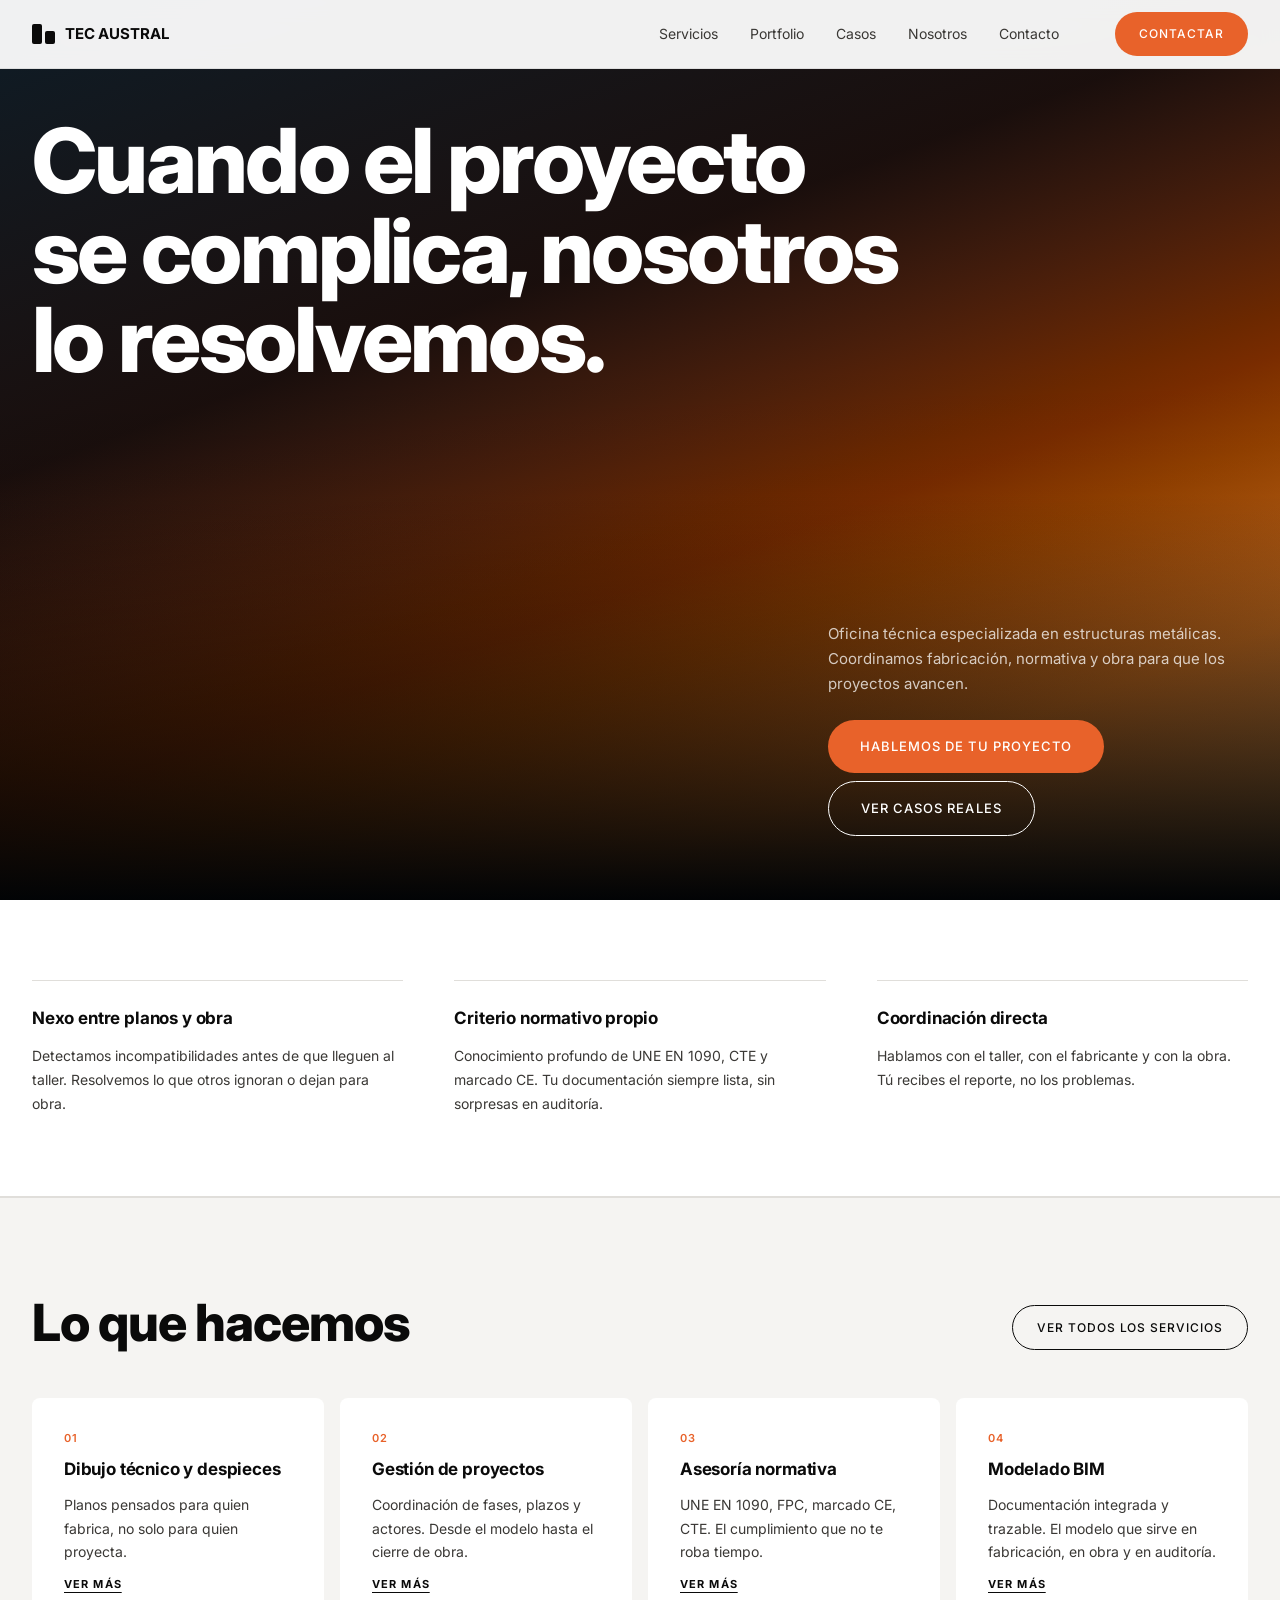
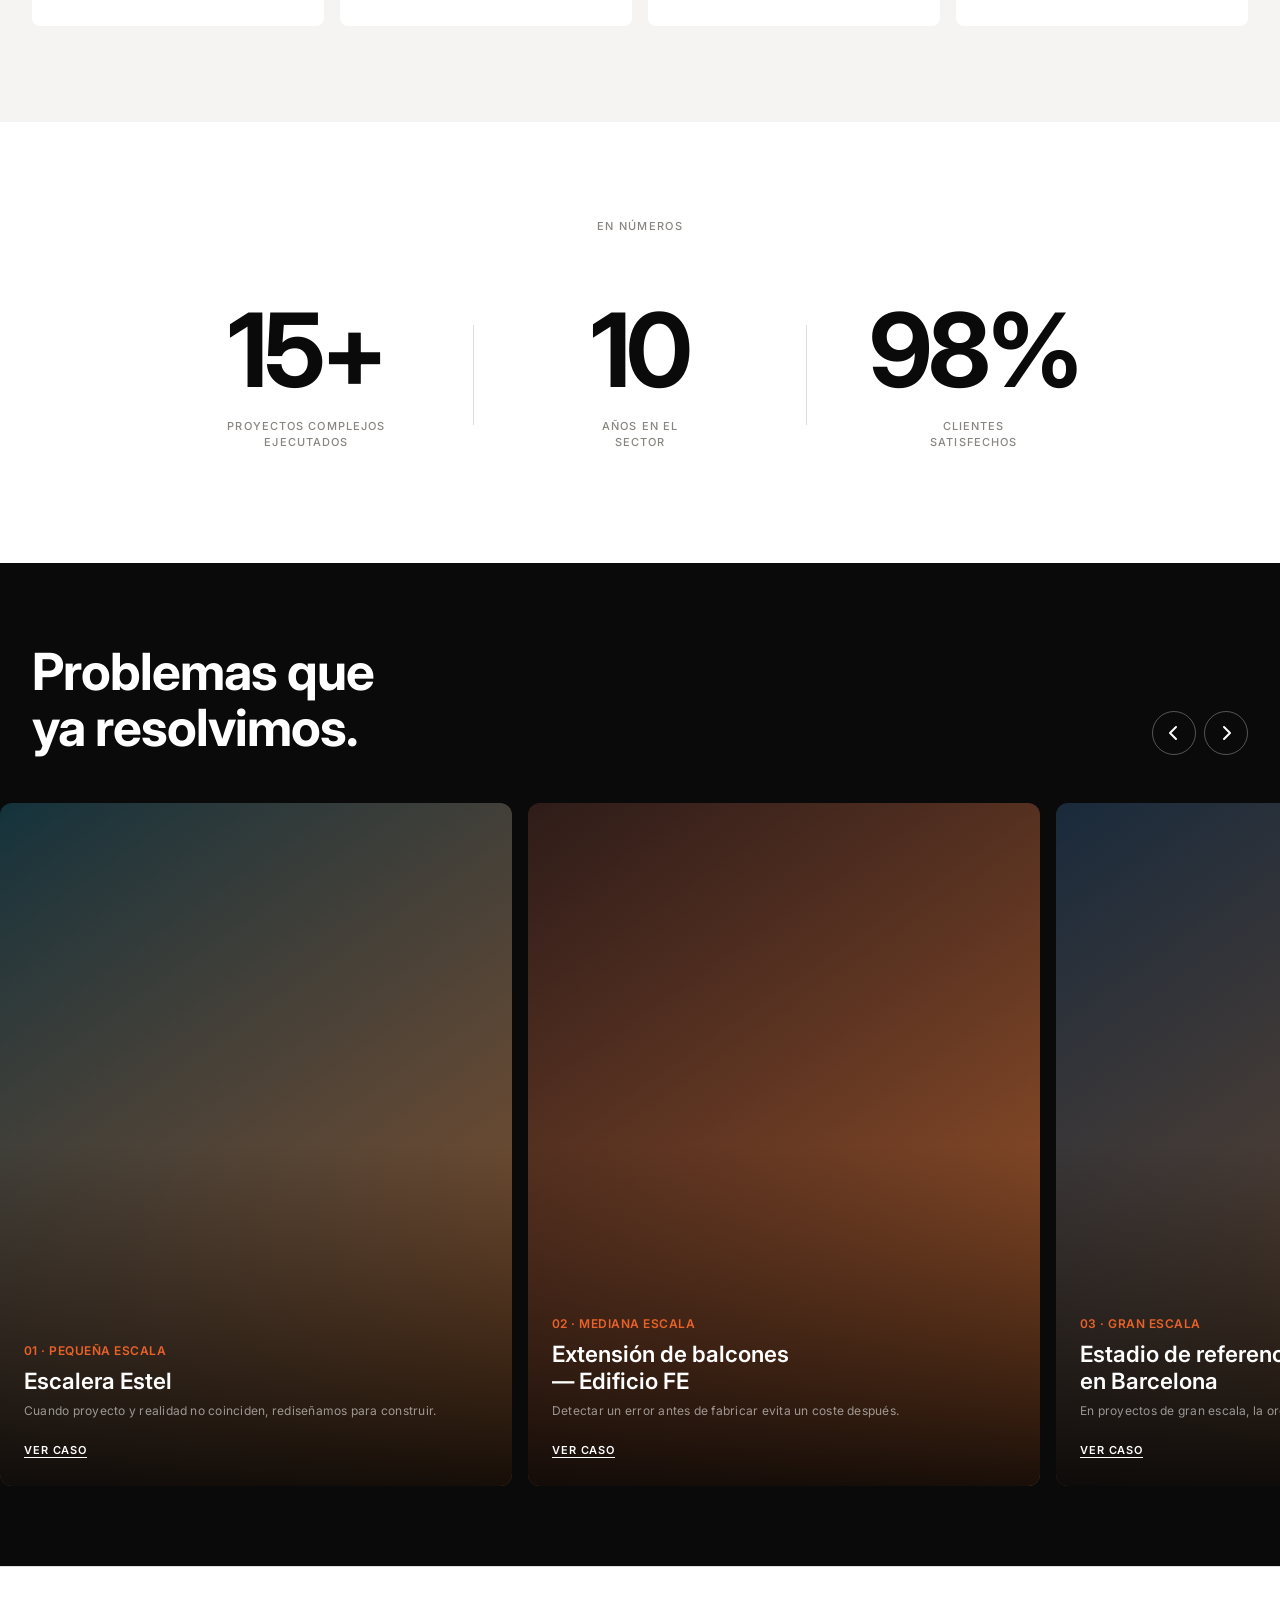
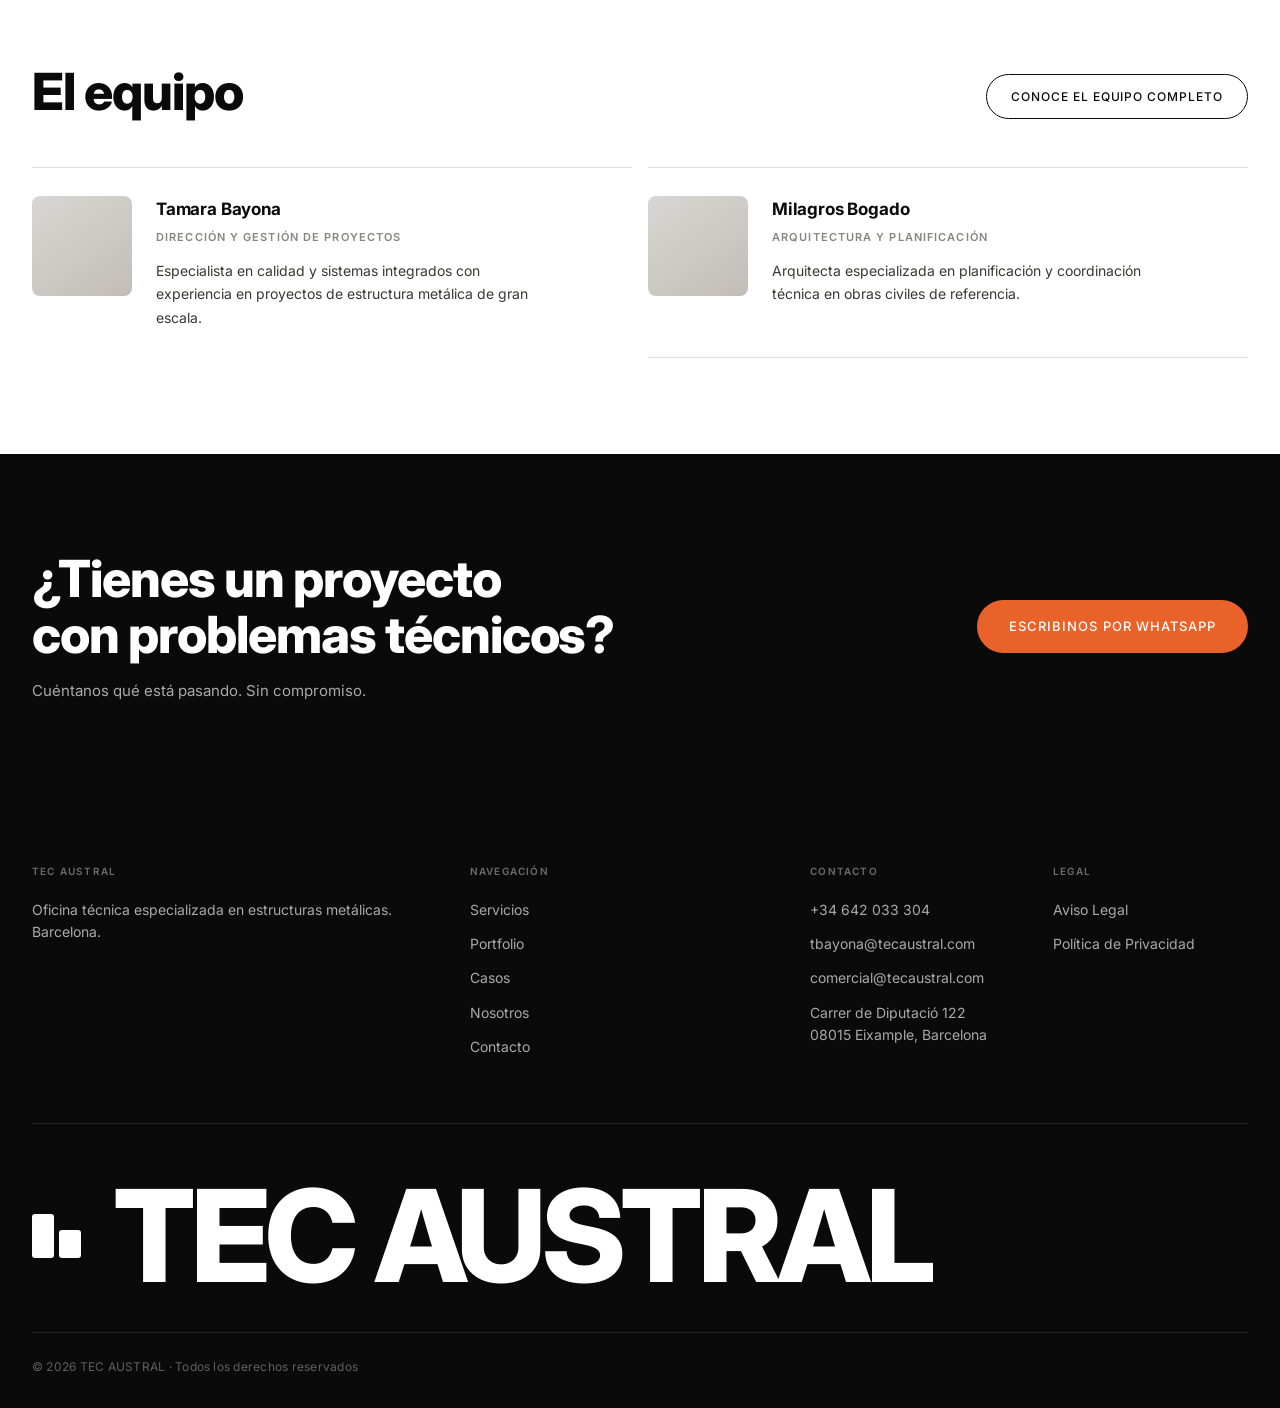
==== commit 91fbb3db: "Home: equipo horizontal con foto pequeña + bio, swiper con drag y flechas - Team cards en home redis" ====
--- a/index.html
+++ b/index.html
@@ -152,48 +152,60 @@
   <section class="projects" id="casos">
     <div class="projects__header">
       <h2 class="projects__heading">Problemas que<br>ya resolvimos.</h2>
-    </div>
-    <div class="projects__track" role="list">
-
-      <article class="project-card" role="listitem">
+      <div class="projects__nav" aria-label="Navegación del carrusel">
+        <button class="projects__arrow projects__arrow--prev" aria-label="Anterior" data-projects-prev>
+          <svg width="20" height="20" viewBox="0 0 20 20" fill="none" aria-hidden="true">
+            <path d="M12 4L6 10L12 16" stroke="currentColor" stroke-width="2" stroke-linecap="round" stroke-linejoin="round"/>
+          </svg>
+        </button>
+        <button class="projects__arrow projects__arrow--next" aria-label="Siguiente" data-projects-next>
+          <svg width="20" height="20" viewBox="0 0 20 20" fill="none" aria-hidden="true">
+            <path d="M8 4L14 10L8 16" stroke="currentColor" stroke-width="2" stroke-linecap="round" stroke-linejoin="round"/>
+          </svg>
+        </button>
+      </div>
+    </div>
+    <div class="projects__track" role="list" data-projects-track>
+
+      <a href="casos/estel.html" class="project-card" role="listitem">
         <div class="project-card__img project-card__img--1"></div>
         <div class="project-card__info">
           <span class="project-card__num">01 · PEQUEÑA ESCALA</span>
           <h3 class="project-card__title">Escalera Estel</h3>
           <p class="project-card__meta">Cuando proyecto y realidad no coinciden, rediseñamos para construir.</p>
-          <a href="casos/estel.html" class="project-card__link">VER CASO</a>
-        </div>
-      </article>
-
-      <article class="project-card" role="listitem">
+          <span class="project-card__link">VER CASO</span>
+        </div>
+      </a>
+
+      <a href="casos/fe.html" class="project-card" role="listitem">
         <div class="project-card__img project-card__img--2"></div>
         <div class="project-card__info">
           <span class="project-card__num">02 · MEDIANA ESCALA</span>
           <h3 class="project-card__title">Extensión de balcones<br>— Edificio FE</h3>
           <p class="project-card__meta">Detectar un error antes de fabricar evita un coste después.</p>
-          <a href="casos/fe.html" class="project-card__link">VER CASO</a>
-        </div>
-      </article>
-
-      <article class="project-card" role="listitem">
+          <span class="project-card__link">VER CASO</span>
+        </div>
+      </a>
+
+      <a href="casos/estadio.html" class="project-card" role="listitem">
         <div class="project-card__img project-card__img--3"></div>
         <div class="project-card__info">
           <span class="project-card__num">03 · GRAN ESCALA</span>
           <h3 class="project-card__title">Estadio de referencia<br>en Barcelona</h3>
           <p class="project-card__meta">En proyectos de gran escala, la organización técnica también es ingeniería.</p>
-          <a href="casos/estadio.html" class="project-card__link">VER CASO</a>
-        </div>
-      </article>
-
-      <article class="project-card" role="listitem">
+          <span class="project-card__link">VER CASO</span>
+        </div>
+      </a>
+
+      <a href="casos/monaco.html" class="project-card" role="listitem">
         <div class="project-card__img project-card__img--4"></div>
         <div class="project-card__info">
           <span class="project-card__num">04 · INTERNACIONAL</span>
           <h3 class="project-card__title">Ascensor y pasarela<br>— Mónaco</h3>
           <p class="project-card__meta">Precisión técnica sin fronteras.</p>
-          <a href="casos/monaco.html" class="project-card__link">VER CASO</a>
-        </div>
-      </article>
+          <span class="project-card__link">VER CASO</span>
+        </div>
+      </a>
 
     </div>
   </section>
@@ -207,18 +219,20 @@
       </div>
       <div class="team__grid">
         <article class="team-card">
-          <!-- PLACEHOLDER — 400×400px, fondo neutro -->
           <div class="team-card__photo" role="img" aria-label="Retrato de Tamara Bayona"></div>
-          <h3 class="team-card__name">Tamara Bayona</h3>
-          <p class="team-card__role">Dirección y Gestión de Proyectos</p>
-          <p class="team-card__bio">Especialista en calidad y sistemas integrados con experiencia en proyectos de estructura metálica de gran escala.</p>
+          <div class="team-card__text">
+            <h3 class="team-card__name">Tamara Bayona</h3>
+            <p class="team-card__role">Dirección y Gestión de Proyectos</p>
+            <p class="team-card__bio">Especialista en calidad y sistemas integrados con experiencia en proyectos de estructura metálica de gran escala.</p>
+          </div>
         </article>
         <article class="team-card">
-          <!-- PLACEHOLDER — 400×400px, fondo neutro -->
           <div class="team-card__photo" role="img" aria-label="Retrato de Milagros Bogado"></div>
-          <h3 class="team-card__name">Milagros Bogado</h3>
-          <p class="team-card__role">Arquitectura y Planificación</p>
-          <p class="team-card__bio">Arquitecta especializada en planificación y coordinación técnica en obras civiles de referencia.</p>
+          <div class="team-card__text">
+            <h3 class="team-card__name">Milagros Bogado</h3>
+            <p class="team-card__role">Arquitectura y Planificación</p>
+            <p class="team-card__bio">Arquitecta especializada en planificación y coordinación técnica en obras civiles de referencia.</p>
+          </div>
         </article>
       </div>
     </div>
--- a/style.css
+++ b/style.css
@@ -313,6 +313,11 @@
   margin-inline: auto;
   padding-inline: clamp(1rem, 3vw, 2rem);
   padding-bottom: 3rem;
+  display: flex;
+  align-items: flex-end;
+  justify-content: space-between;
+  gap: 1rem;
+  flex-wrap: wrap;
 }
 
 .projects__heading {
@@ -321,6 +326,32 @@
   line-height: 1.1;
   letter-spacing: -0.02em;
   color: var(--white);
+}
+
+.projects__nav {
+  display: flex;
+  gap: 0.5rem;
+  flex-shrink: 0;
+}
+
+.projects__arrow {
+  display: flex;
+  align-items: center;
+  justify-content: center;
+  width: 44px;
+  height: 44px;
+  border-radius: 50%;
+  border: 1.5px solid rgba(255,255,255,0.3);
+  color: var(--white);
+  transition: background 200ms, border-color 200ms;
+}
+.projects__arrow:hover {
+  background: rgba(255,255,255,0.12);
+  border-color: rgba(255,255,255,0.7);
+}
+.projects__arrow:disabled {
+  opacity: 0.25;
+  cursor: default;
 }
 
 .projects__track {
@@ -1111,14 +1142,43 @@
 
 .team-card {
   display: flex;
-  flex-direction: column;
+  flex-direction: row;
+  gap: 1.5rem;
+  align-items: flex-start;
+  padding: 1.75rem 0;
+  border-top: 1px solid var(--grey-mid);
+}
+
+.team__grid > .team-card:last-child {
+  border-bottom: 1px solid var(--grey-mid);
 }
 
 .team-card__photo {
+  flex-shrink: 0;
+  width: 100px;
+  height: 100px;
+  border-radius: 8px;
+  background: linear-gradient(145deg, oklch(88% 0.005 80) 0%, oklch(80% 0.01 70) 100%);
+}
+
+/* foto cuadrada más grande en nosotros.html */
+.team__grid--quad .team-card {
+  flex-direction: column;
+  padding: 0;
+  border: none;
+}
+.team__grid--quad .team-card__photo {
+  width: 100%;
+  height: auto;
   aspect-ratio: 1/1;
   border-radius: 10px;
-  background: linear-gradient(145deg, oklch(88% 0.005 80) 0%, oklch(80% 0.01 70) 100%);
   margin-bottom: 1.25rem;
+}
+.team__grid--quad + * .team-card { border: none; }
+
+.team-card__text {
+  display: flex;
+  flex-direction: column;
 }
 
 .team-card__name {
@@ -1143,6 +1203,11 @@
   max-width: 44ch;
 }
 
+@media (max-width: 600px) {
+  .team-card { gap: 1rem; }
+  .team-card__photo { width: 72px; height: 72px; }
+}
+
 @media (max-width: 1000px) {
   .team__grid--quad { grid-template-columns: repeat(2, minmax(0, 1fr)); }
 }
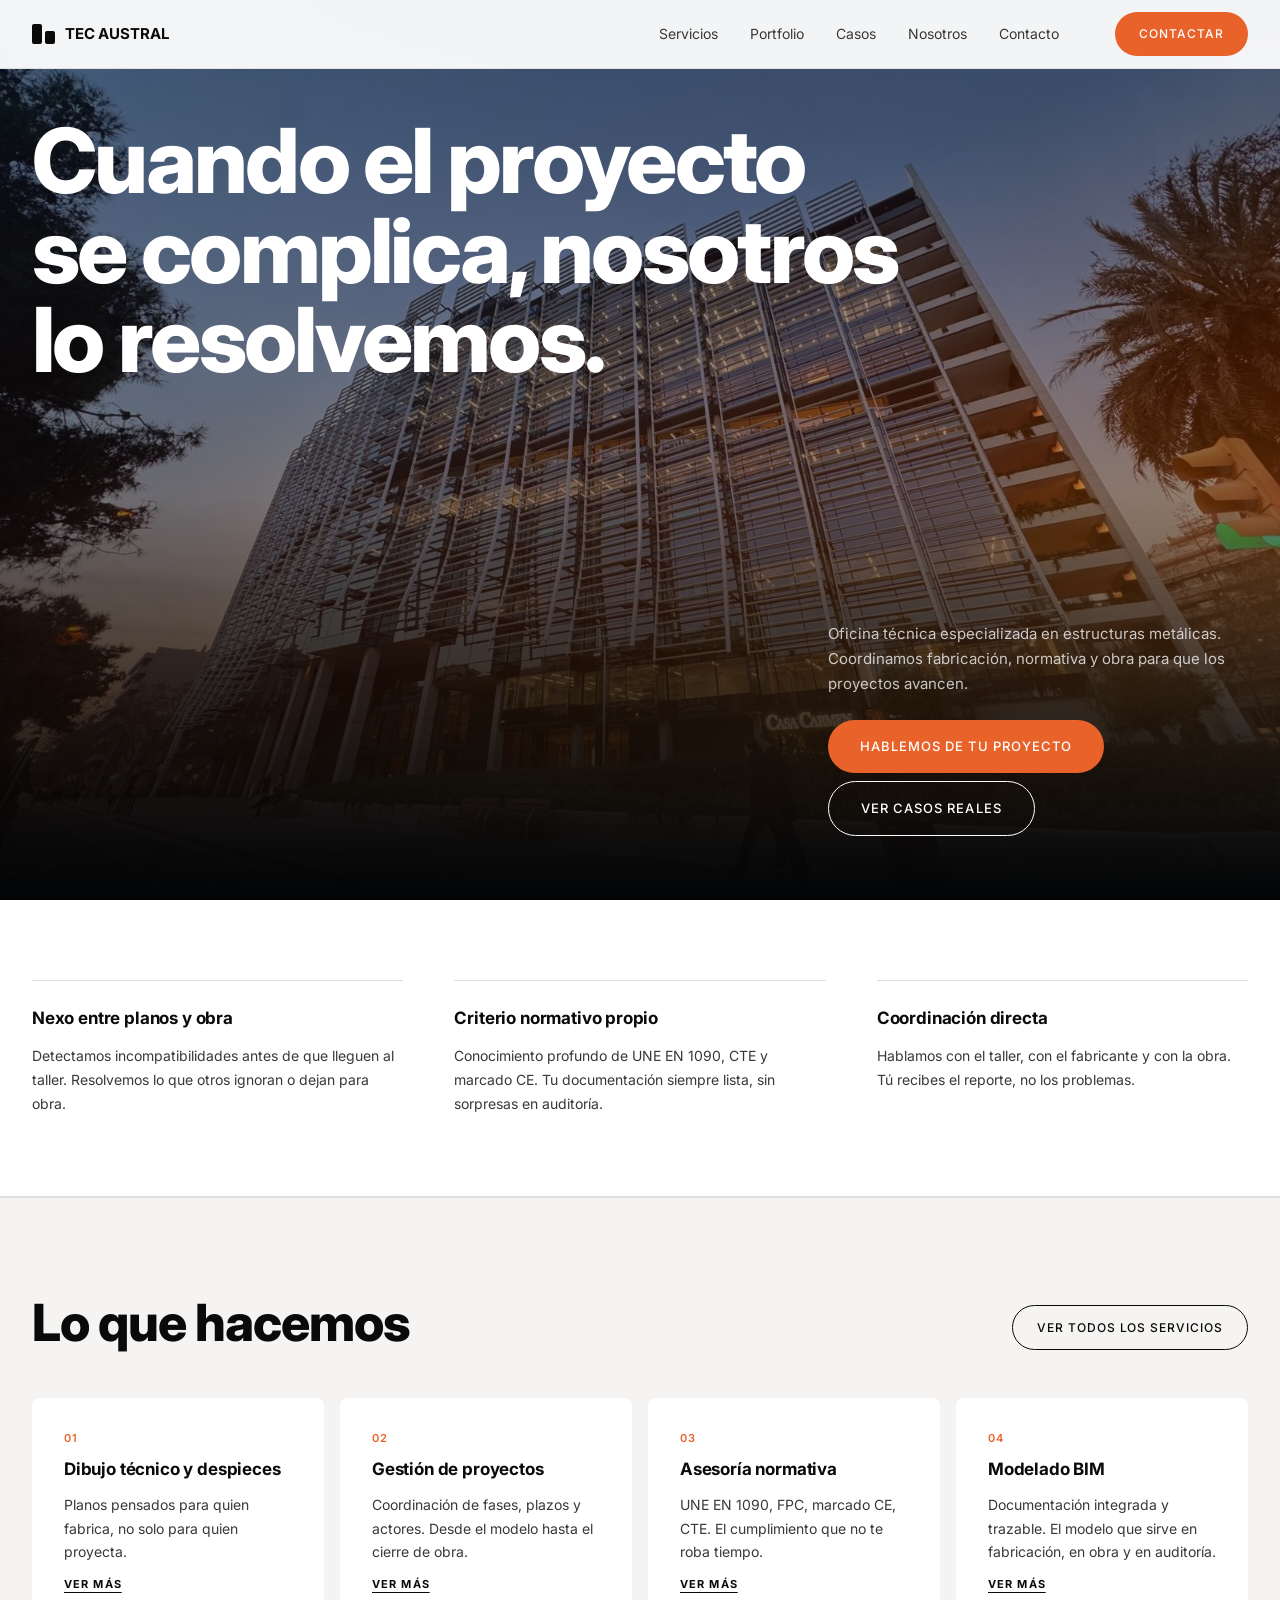
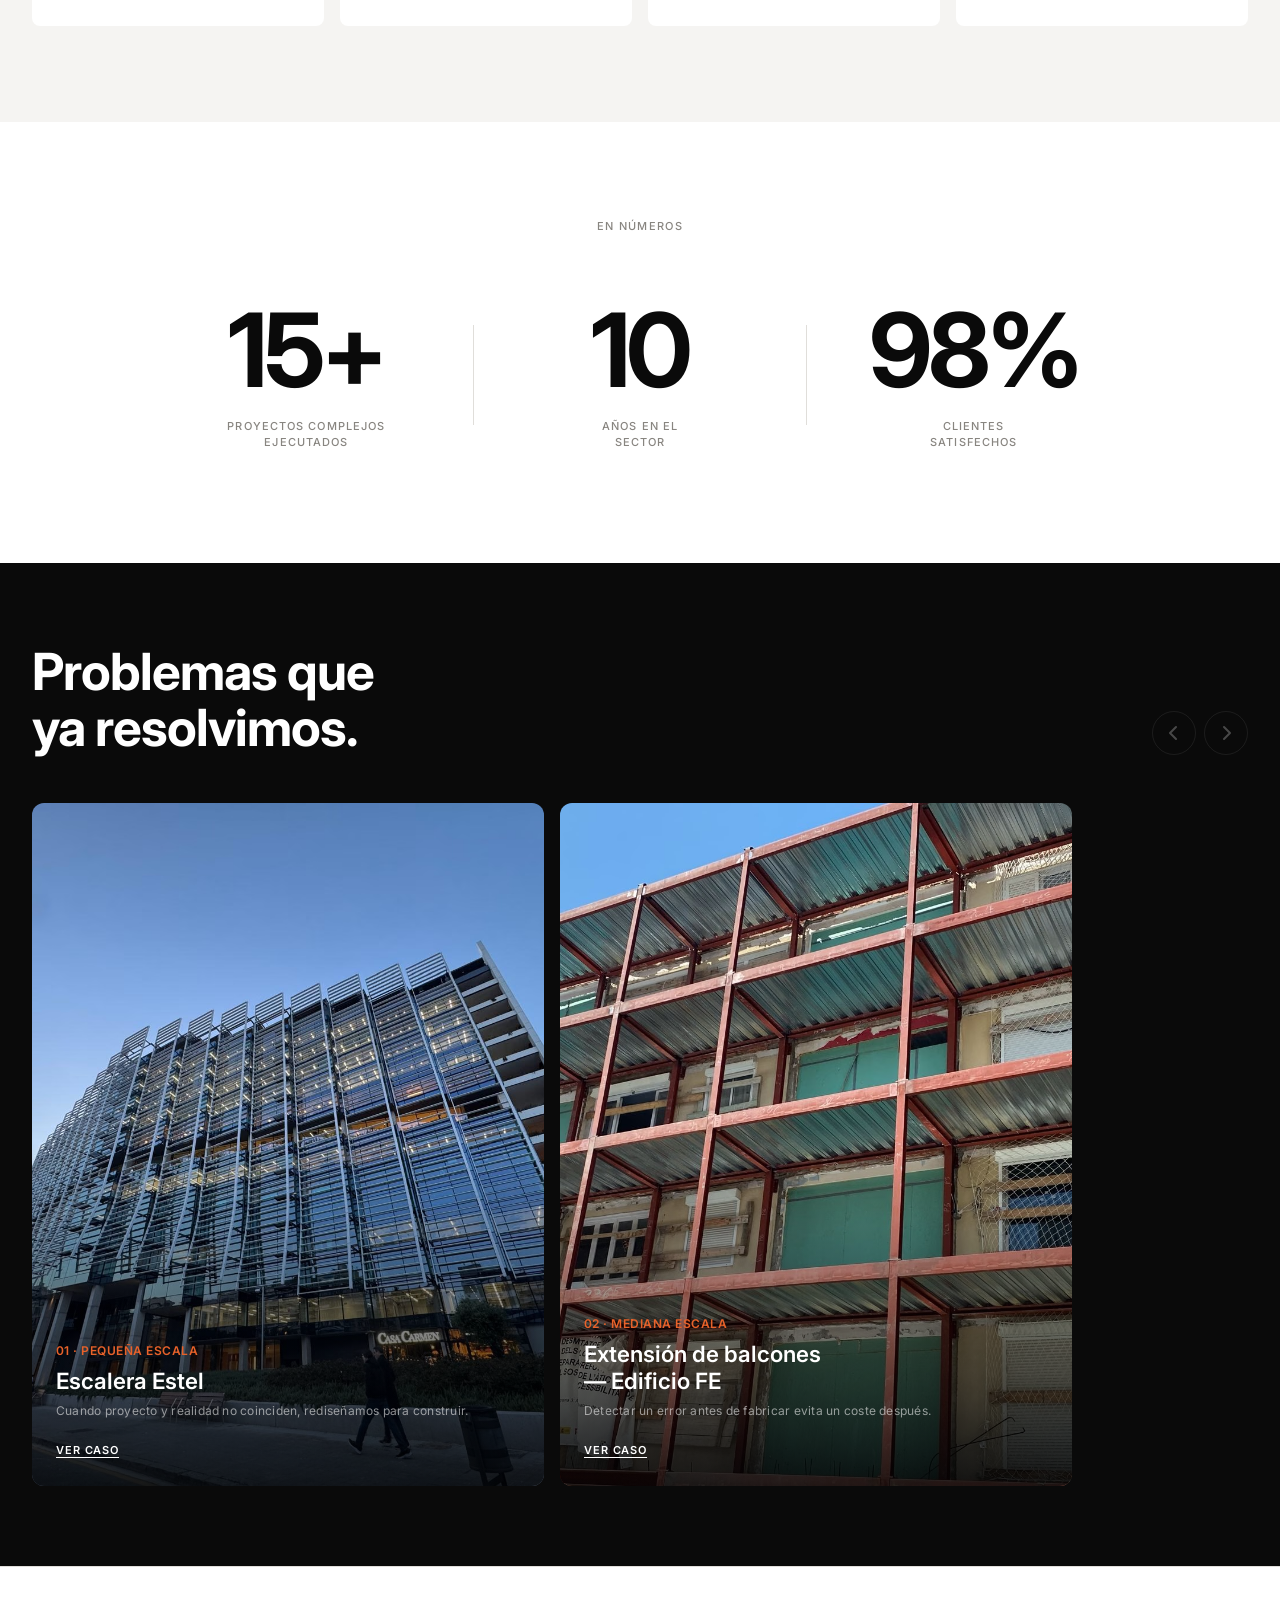
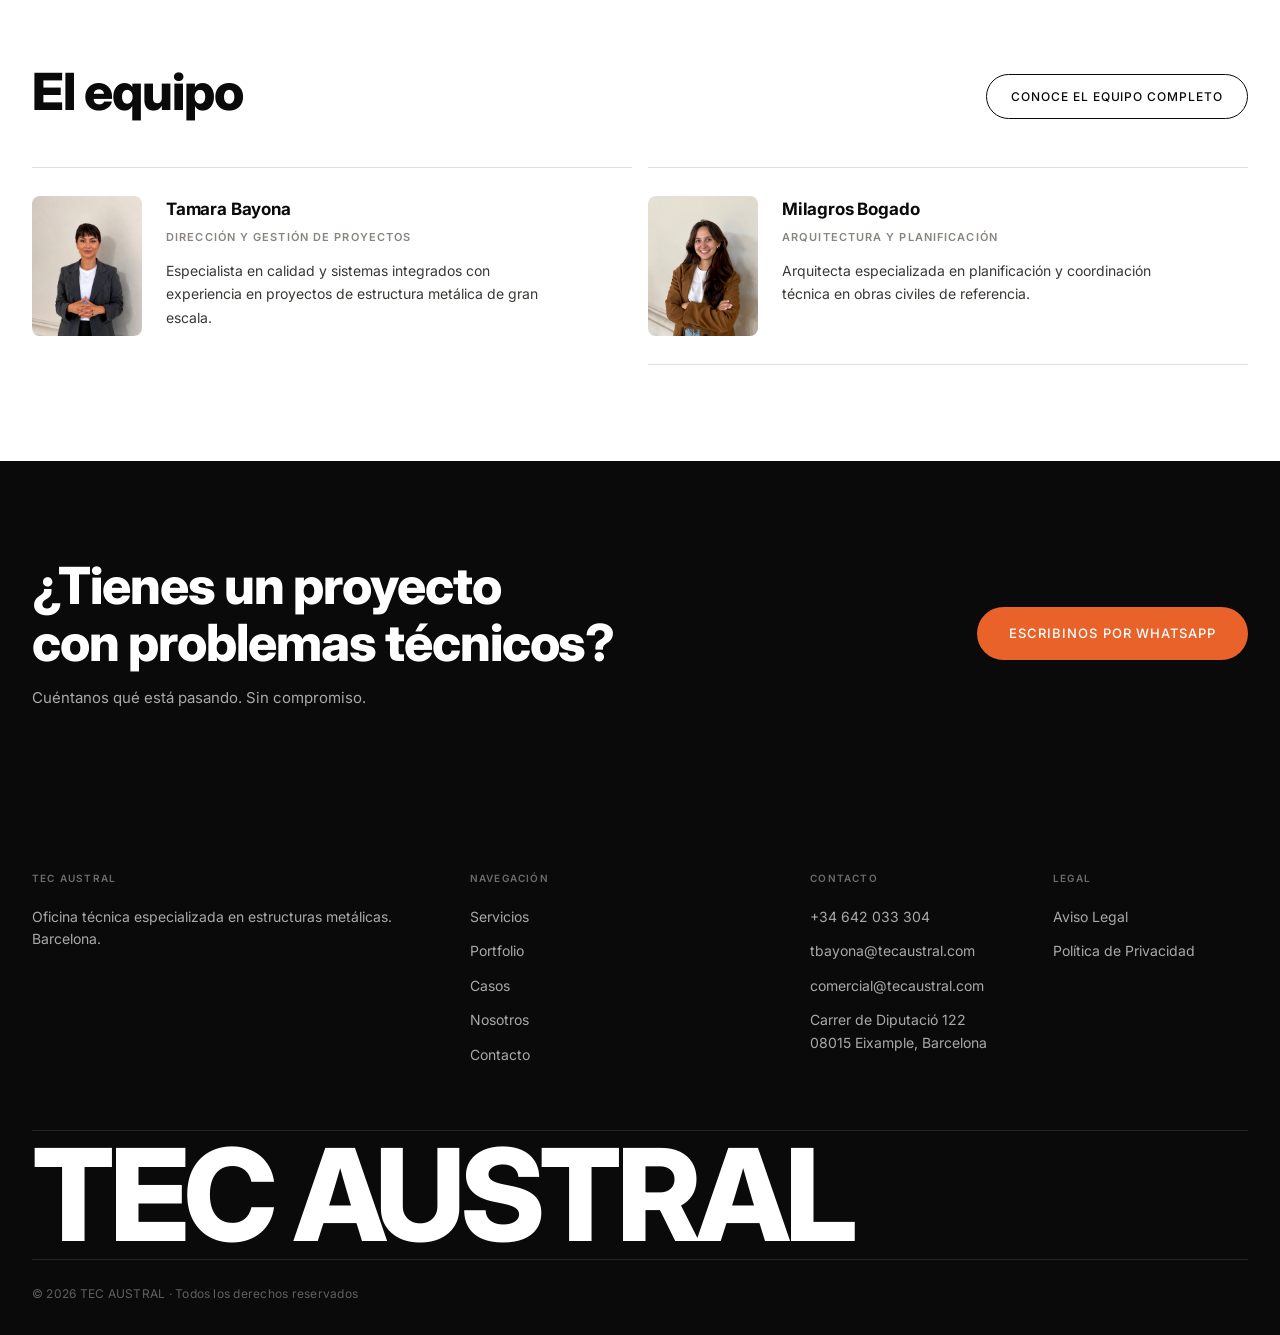
==== commit 0da75971: "chore: replace WhatsApp links, add real photos, remove 3 draft cases" ====
--- a/index.html
+++ b/index.html
@@ -35,7 +35,7 @@
       </ul>
 
       <div class="nav__ctas">
-        <a href="https://wa.me/+34642033304" class="btn btn--fill" target="_blank" rel="noopener">CONTACTAR</a>
+        <a href="https://wa.link/9e8n7b" class="btn btn--fill" target="_blank" rel="noopener">CONTACTAR</a>
       </div>
 
       <button class="nav__hamburger" aria-label="Menú" aria-expanded="false" data-nav-toggle>
@@ -51,7 +51,7 @@
         <li><a href="nosotros.html">Nosotros</a></li>
         <li><a href="contacto.html">Contacto</a></li>
       </ul>
-      <a href="https://wa.me/+34642033304" class="btn btn--fill" target="_blank" rel="noopener" style="width:100%;justify-content:center;">CONTACTAR</a>
+      <a href="https://wa.link/9e8n7b" class="btn btn--fill" target="_blank" rel="noopener" style="width:100%;justify-content:center;">CONTACTAR</a>
     </div>
   </nav>
 
@@ -66,7 +66,7 @@
       <div class="hero__cta-block">
         <p class="hero__lede">Oficina técnica especializada en estructuras metálicas. Coordinamos fabricación, normativa y obra para que los proyectos avancen.</p>
         <div style="display:flex;gap:8px;flex-wrap:wrap;">
-          <a href="https://wa.me/+34642033304" class="btn btn--fill btn--lg" target="_blank" rel="noopener">HABLEMOS DE TU PROYECTO</a>
+          <a href="https://wa.link/9e8n7b" class="btn btn--fill btn--lg" target="_blank" rel="noopener">HABLEMOS DE TU PROYECTO</a>
           <a href="casos.html" class="btn btn--outline-light btn--lg">VER CASOS REALES</a>
         </div>
       </div>
@@ -187,26 +187,6 @@
         </div>
       </a>
 
-      <a href="casos/estadio.html" class="project-card" role="listitem">
-        <div class="project-card__img project-card__img--3"></div>
-        <div class="project-card__info">
-          <span class="project-card__num">03 · GRAN ESCALA</span>
-          <h3 class="project-card__title">Estadio de referencia<br>en Barcelona</h3>
-          <p class="project-card__meta">En proyectos de gran escala, la organización técnica también es ingeniería.</p>
-          <span class="project-card__link">VER CASO</span>
-        </div>
-      </a>
-
-      <a href="casos/monaco.html" class="project-card" role="listitem">
-        <div class="project-card__img project-card__img--4"></div>
-        <div class="project-card__info">
-          <span class="project-card__num">04 · INTERNACIONAL</span>
-          <h3 class="project-card__title">Ascensor y pasarela<br>— Mónaco</h3>
-          <p class="project-card__meta">Precisión técnica sin fronteras.</p>
-          <span class="project-card__link">VER CASO</span>
-        </div>
-      </a>
-
     </div>
   </section>
 
@@ -219,7 +199,7 @@
       </div>
       <div class="team__grid">
         <article class="team-card">
-          <div class="team-card__photo" role="img" aria-label="Retrato de Tamara Bayona"></div>
+          <div class="team-card__photo" role="img" aria-label="Retrato de Tamara Bayona" style="background-image: url('public/tamara.avif')"></div>
           <div class="team-card__text">
             <h3 class="team-card__name">Tamara Bayona</h3>
             <p class="team-card__role">Dirección y Gestión de Proyectos</p>
@@ -227,7 +207,7 @@
           </div>
         </article>
         <article class="team-card">
-          <div class="team-card__photo" role="img" aria-label="Retrato de Milagros Bogado"></div>
+          <div class="team-card__photo" role="img" aria-label="Retrato de Milagros Bogado" style="background-image: url('public/milagros.avif')"></div>
           <div class="team-card__text">
             <h3 class="team-card__name">Milagros Bogado</h3>
             <p class="team-card__role">Arquitectura y Planificación</p>
@@ -245,7 +225,7 @@
         <h2 class="about-cta__heading">¿Tienes un proyecto<br>con problemas técnicos?</h2>
         <p class="about-cta__sub">Cuéntanos qué está pasando. Sin compromiso.</p>
       </div>
-      <a href="https://wa.me/+34642033304" class="btn btn--fill btn--lg" target="_blank" rel="noopener">ESCRIBINOS POR WHATSAPP</a>
+      <a href="https://wa.link/9e8n7b" class="btn btn--fill btn--lg" target="_blank" rel="noopener">ESCRIBINOS POR WHATSAPP</a>
     </div>
   </section>
 
--- a/style.css
+++ b/style.css
@@ -209,16 +209,16 @@
 .hero__photo-placeholder {
   width: 100%;
   height: 100%;
-  /* Beautiful gradient simulating a construction site at dusk */
   background:
     linear-gradient(
       160deg,
-      oklch(22% 0.03 240) 0%,
-      oklch(18% 0.02 30) 35%,
-      oklch(40% 0.12 45) 60%,
-      oklch(65% 0.15 55) 80%,
-      oklch(75% 0.12 70) 100%
-    );
+      oklch(22% 0.03 240 / 0.5) 0%,
+      oklch(18% 0.02 30 / 0.5) 35%,
+      oklch(40% 0.12 45 / 0.5) 60%,
+      oklch(65% 0.15 55 / 0.5) 80%,
+      oklch(75% 0.12 70 / 0.5) 100%
+    ),
+    url('public/hero.avif') center / cover no-repeat;
 }
 /* SVG crane silhouette overlay */
 .hero__photo-placeholder::after {
@@ -228,7 +228,7 @@
   background:
     /* Silhouette layer */
     linear-gradient(to top, oklch(10% 0.01 240) 0%, transparent 45%),
-    linear-gradient(to bottom, transparent 40%, oklch(10% 0.01 240 / 0.2) 100%);
+    linear-gradient(to bottom, transparent 40%, oklch(10% 0.01 240 / 0.5) 100%);
 }
 
 .hero__content {
@@ -390,10 +390,10 @@
 
 /* Placeholder gradients — replace with real photos */
 .project-card__img--1 {
-  background: linear-gradient(145deg, oklch(30% 0.04 220) 0%, oklch(50% 0.10 55) 100%);
+  background: url('public/Edificio-estel1.avif') center/cover no-repeat;
 }
 .project-card__img--2 {
-  background: linear-gradient(145deg, oklch(25% 0.03 30) 0%, oklch(55% 0.12 50) 100%);
+  background: url('public/edificio-fabiola1.avif') center/cover no-repeat;
 }
 .project-card__img--3 {
   background: linear-gradient(145deg, oklch(28% 0.04 250) 0%, oklch(45% 0.08 60) 100%);
@@ -930,14 +930,6 @@
 .footer__col a:hover { color: var(--white); }
 
 /* Giant wordmark */
-.footer__wordmark-row {
-  max-width: 1400px;
-  margin-inline: auto;
-  display: flex;
-  align-items: center;
-  gap: 2rem;
-  padding-block: 3rem 2rem;
-}
 
 .footer__logo {
   display: flex;
@@ -949,8 +941,6 @@
   background: var(--white);
   border-radius: 3px;
 }
-.footer__logo-rect--tall { width: 22px; height: 44px; }
-.footer__logo-rect--short { width: 22px; height: 28px; }
 
 .footer__wordmark {
   font-size: clamp(3rem, 10vw, 10rem);
@@ -1155,10 +1145,12 @@
 
 .team-card__photo {
   flex-shrink: 0;
-  width: 100px;
-  height: 100px;
+  width: 110px;
+  height: 140px;
   border-radius: 8px;
   background: linear-gradient(145deg, oklch(88% 0.005 80) 0%, oklch(80% 0.01 70) 100%);
+  background-size: cover;
+  background-position: center;
 }
 
 /* foto cuadrada más grande en nosotros.html */
@@ -1310,3 +1302,8 @@
   .reveal { opacity: 1; transform: none; transition: none; }
   * { transition-duration: 1ms !important; }
 }
+
+.footer__wordmark-row {
+  max-width: 1440px;
+  margin: auto;
+}
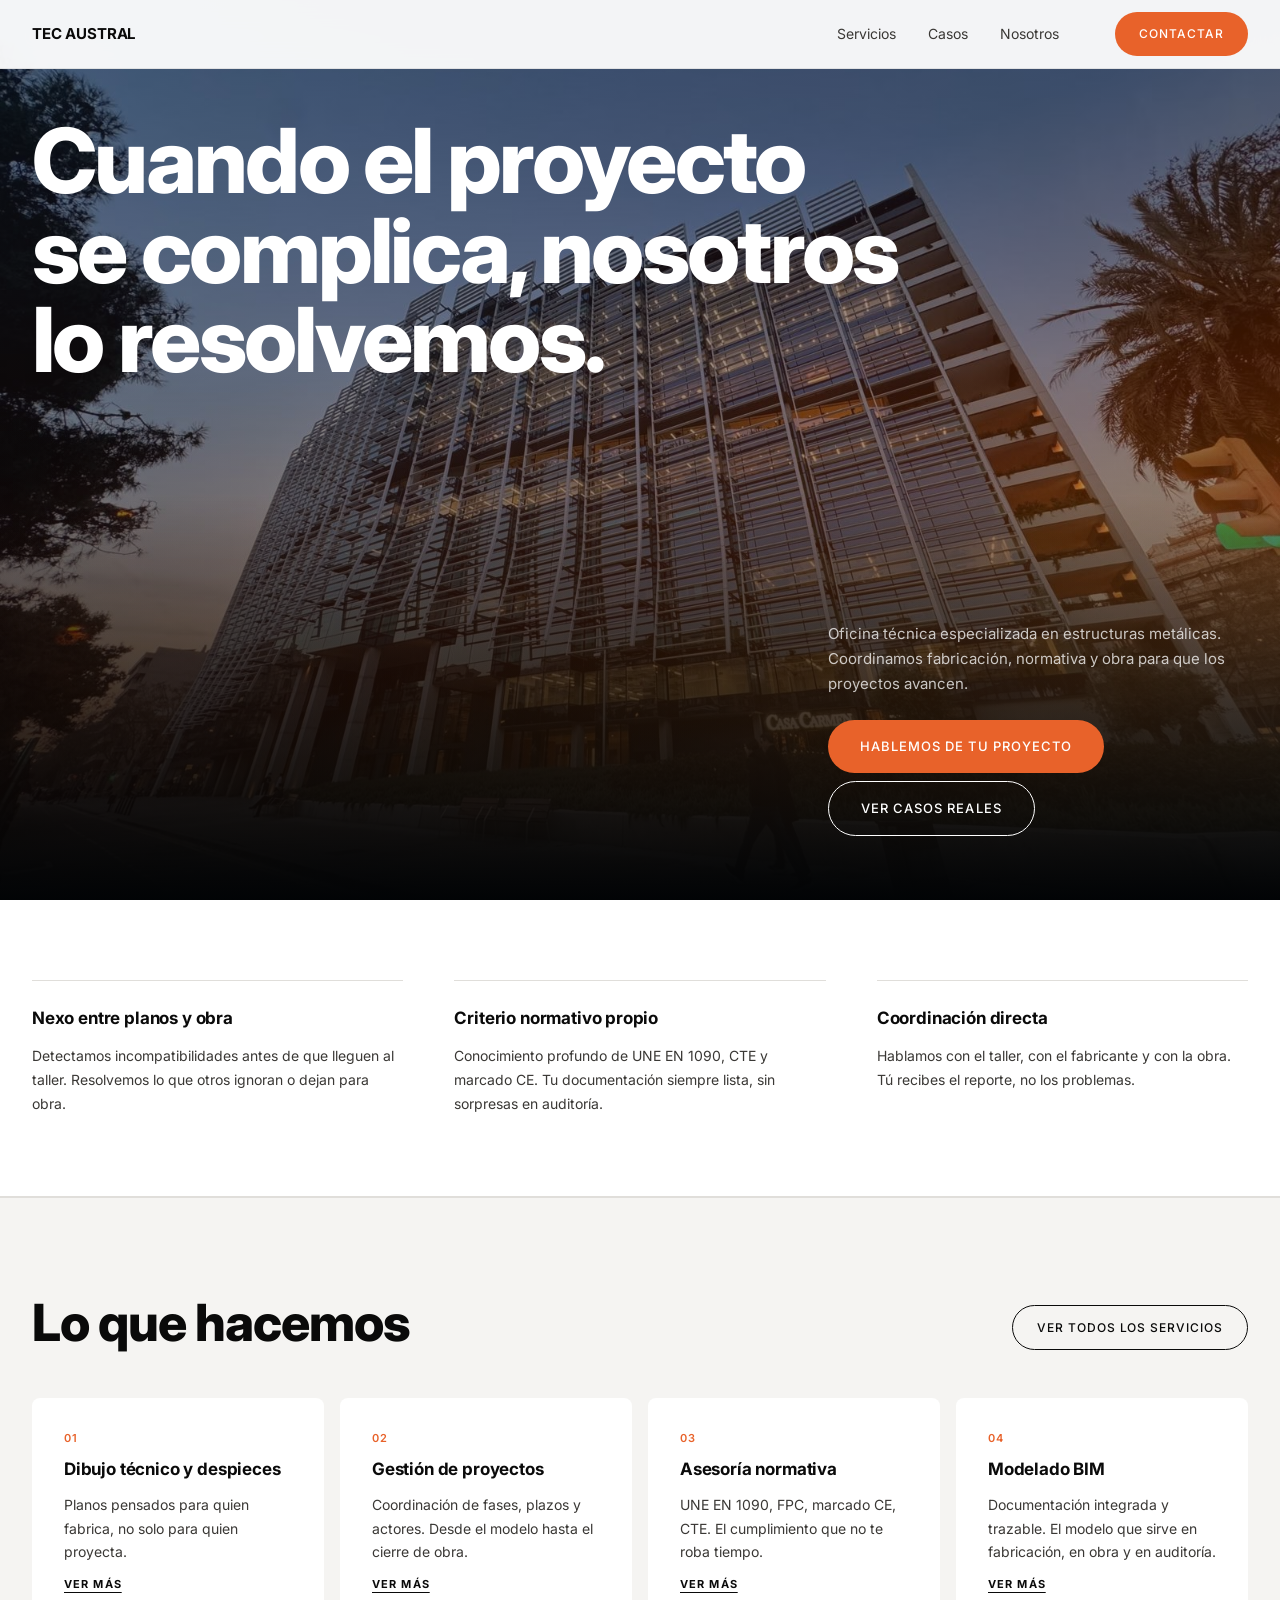
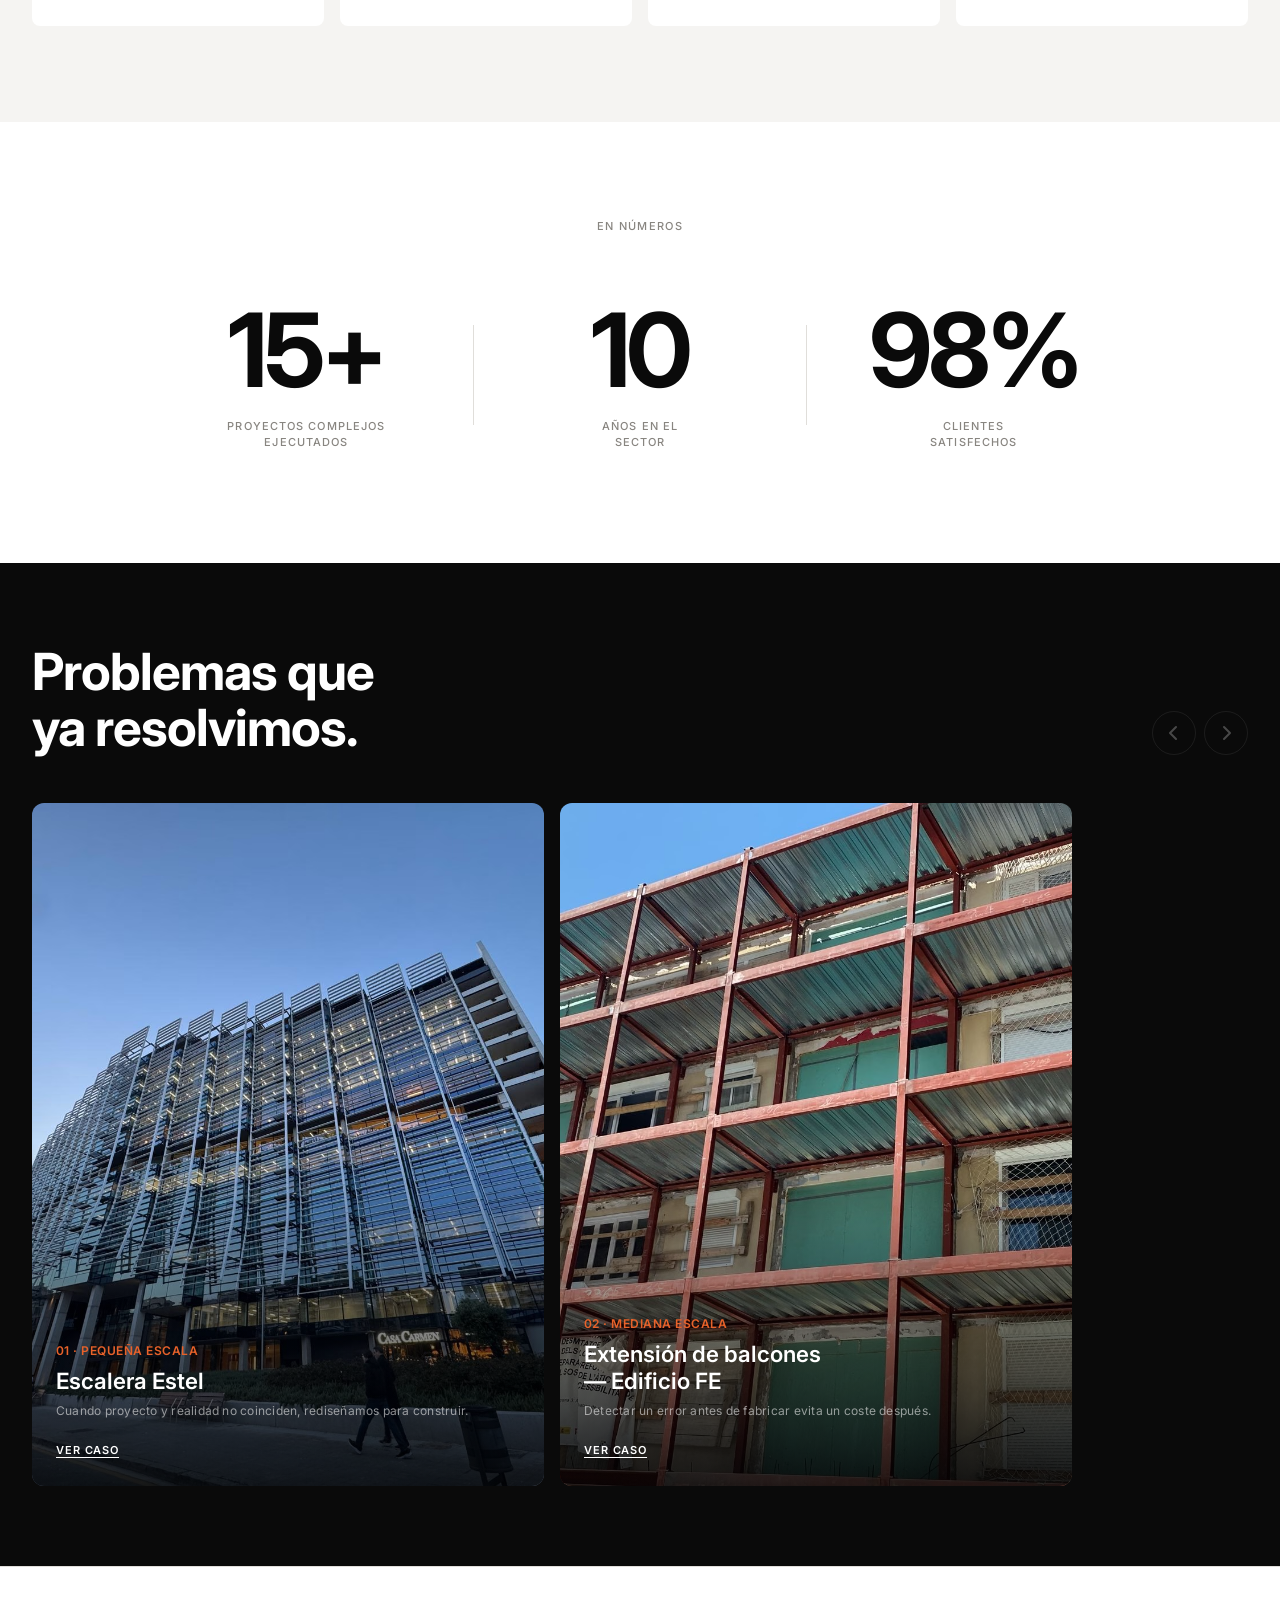
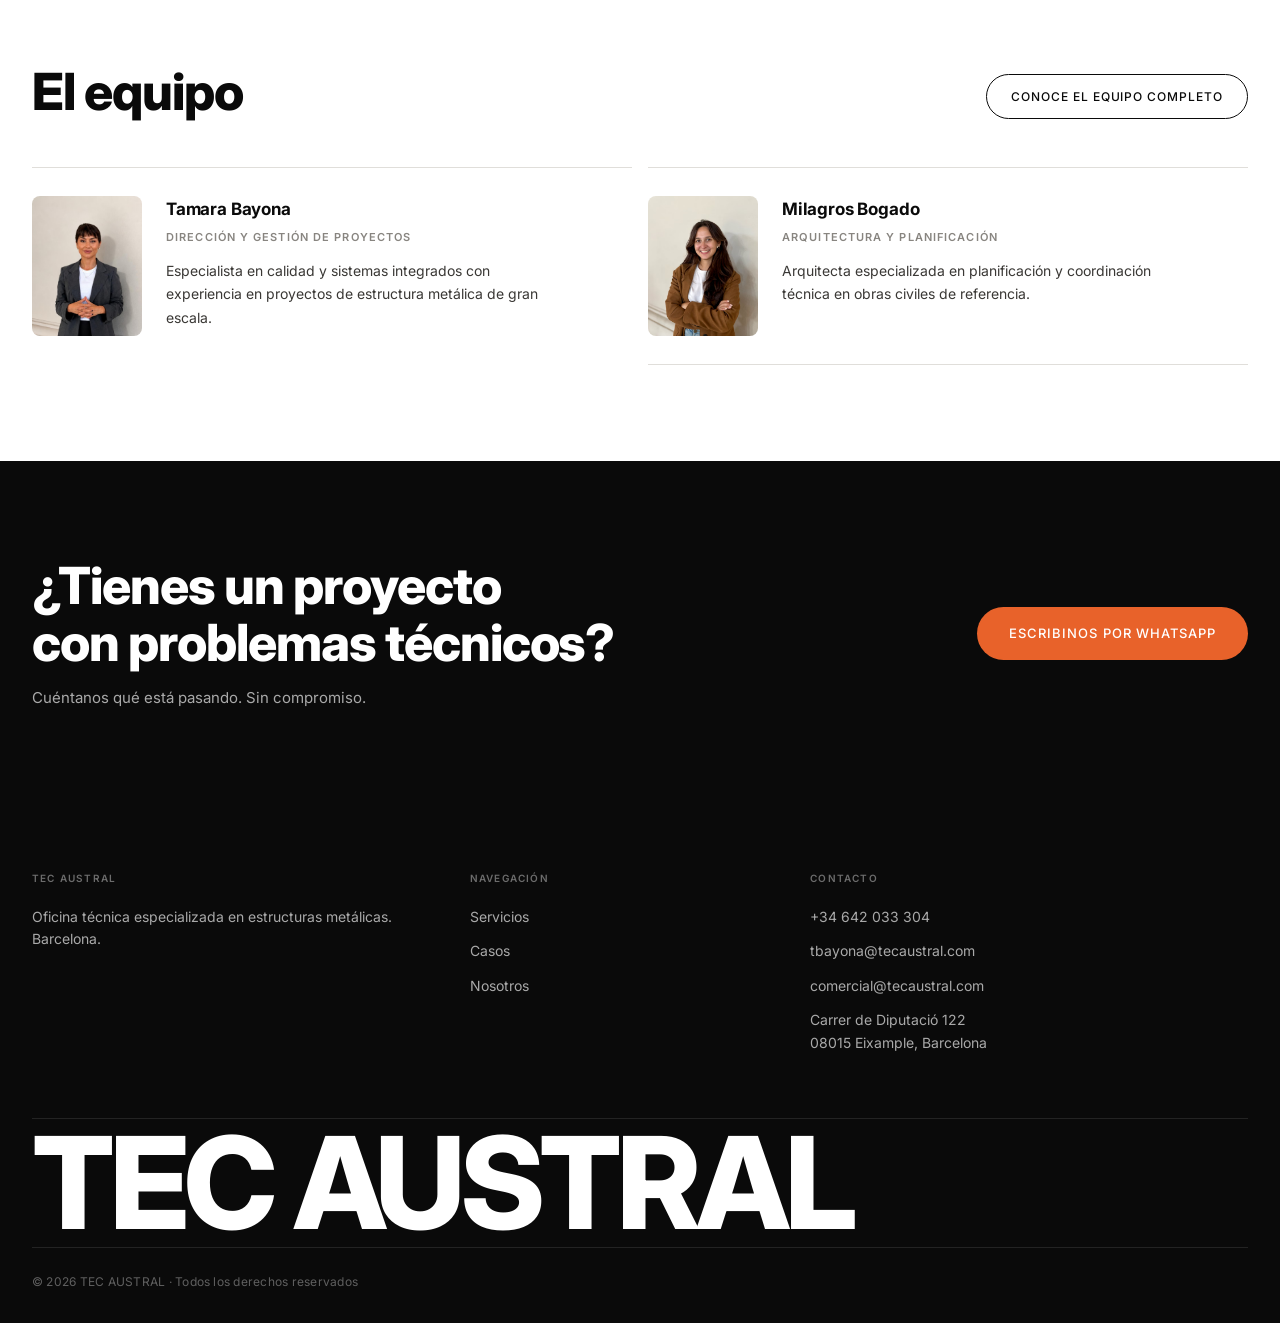
==== commit 9d39f07a: "chore: simplify nav/footer sitewide — remove logo SVG, Portfolio/Contacto links, legal col, add" ====
--- a/index.html
+++ b/index.html
@@ -19,19 +19,13 @@
   <nav class="nav" id="nav">
     <div class="nav__inner">
       <a href="index.html" class="nav__brand">
-        <span class="nav__logo" aria-hidden="true">
-          <span class="nav__logo-rect nav__logo-rect--tall"></span>
-          <span class="nav__logo-rect nav__logo-rect--short"></span>
-        </span>
         TEC AUSTRAL
       </a>
 
       <ul class="nav__links" role="list">
         <li><a href="servicios.html" class="nav__link">Servicios</a></li>
-        <li><a href="portfolio.html" class="nav__link">Portfolio</a></li>
         <li><a href="casos.html" class="nav__link">Casos</a></li>
         <li><a href="nosotros.html" class="nav__link">Nosotros</a></li>
-        <li><a href="contacto.html" class="nav__link">Contacto</a></li>
       </ul>
 
       <div class="nav__ctas">
@@ -46,10 +40,8 @@
     <div class="nav__mobile" data-nav-mobile>
       <ul role="list">
         <li><a href="servicios.html">Servicios</a></li>
-        <li><a href="portfolio.html">Portfolio</a></li>
         <li><a href="casos.html">Casos</a></li>
         <li><a href="nosotros.html">Nosotros</a></li>
-        <li><a href="contacto.html">Contacto</a></li>
       </ul>
       <a href="https://wa.link/9e8n7b" class="btn btn--fill" target="_blank" rel="noopener" style="width:100%;justify-content:center;">CONTACTAR</a>
     </div>
@@ -232,29 +224,22 @@
   <!-- ═══ FOOTER ════════════════════════════════════════════════════════ -->
   <footer class="footer">
     <div class="footer__top">
-      <div class="footer__col">
+      <div class="footer__col hide">
         <span class="footer__col-label">TEC AUSTRAL</span>
         <p style="font-size:14px;color:rgba(255,255,255,0.65);line-height:1.6;">Oficina técnica especializada en estructuras metálicas. Barcelona.</p>
       </div>
-      <div class="footer__col">
+      <div class="footer__col hide">
         <span class="footer__col-label">NAVEGACIÓN</span>
         <a href="servicios.html">Servicios</a>
-        <a href="portfolio.html">Portfolio</a>
         <a href="casos.html">Casos</a>
         <a href="nosotros.html">Nosotros</a>
-        <a href="contacto.html">Contacto</a>
-      </div>
-      <div class="footer__col">
+      </div>
+      <div class="footer__col hide">
         <span class="footer__col-label">CONTACTO</span>
         <a href="tel:+34642033304">+34 642 033 304</a>
         <a href="mailto:tbayona@tecaustral.com">tbayona@tecaustral.com</a>
         <a href="mailto:comercial@tecaustral.com">comercial@tecaustral.com</a>
         <address>Carrer de Diputació 122<br>08015 Eixample, Barcelona</address>
-      </div>
-      <div class="footer__col">
-        <span class="footer__col-label">LEGAL</span>
-        <a href="#">Aviso Legal</a>
-        <a href="#">Política de Privacidad</a>
       </div>
     </div>
 
--- a/style.css
+++ b/style.css
@@ -1300,10 +1300,10 @@
 
 @media (prefers-reduced-motion: reduce) {
   .reveal { opacity: 1; transform: none; transition: none; }
-  * { transition-duration: 1ms !important; }
 }
 
 .footer__wordmark-row {
   max-width: 1440px;
   margin: auto;
 }
+
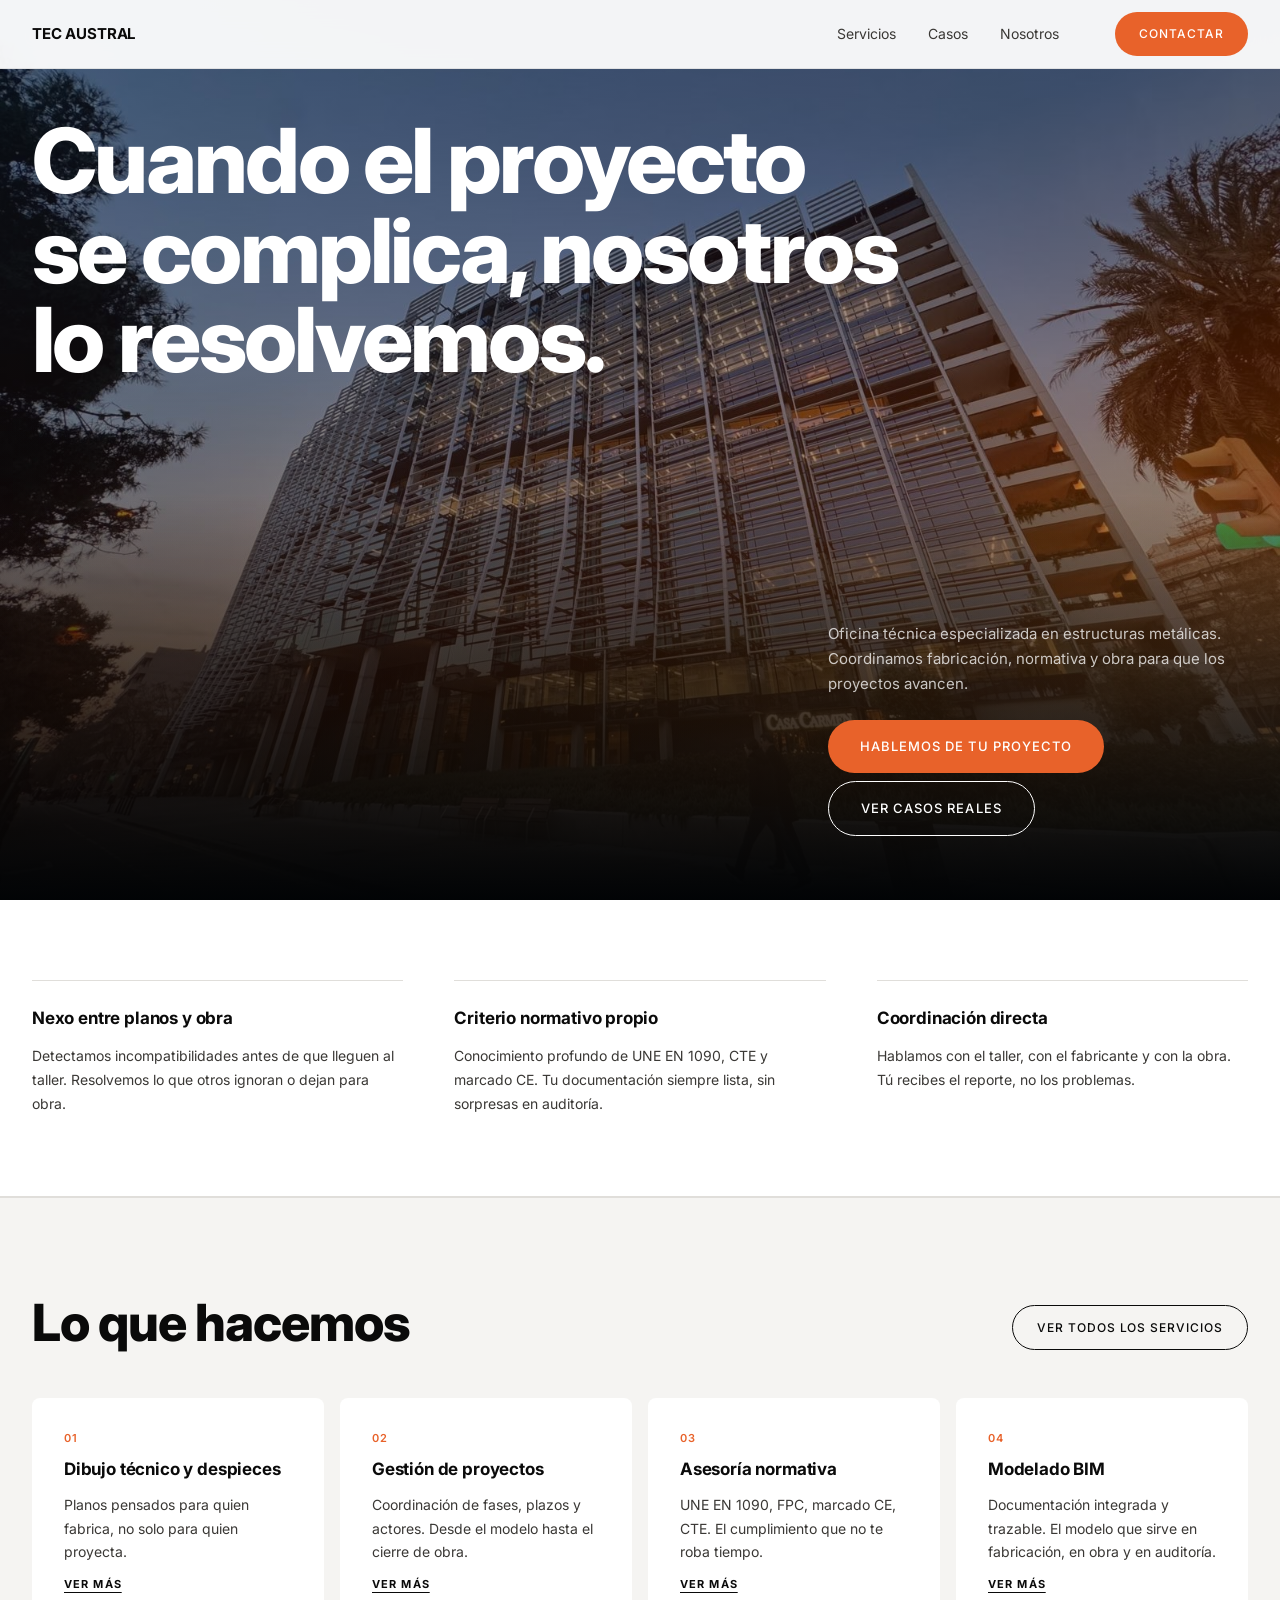
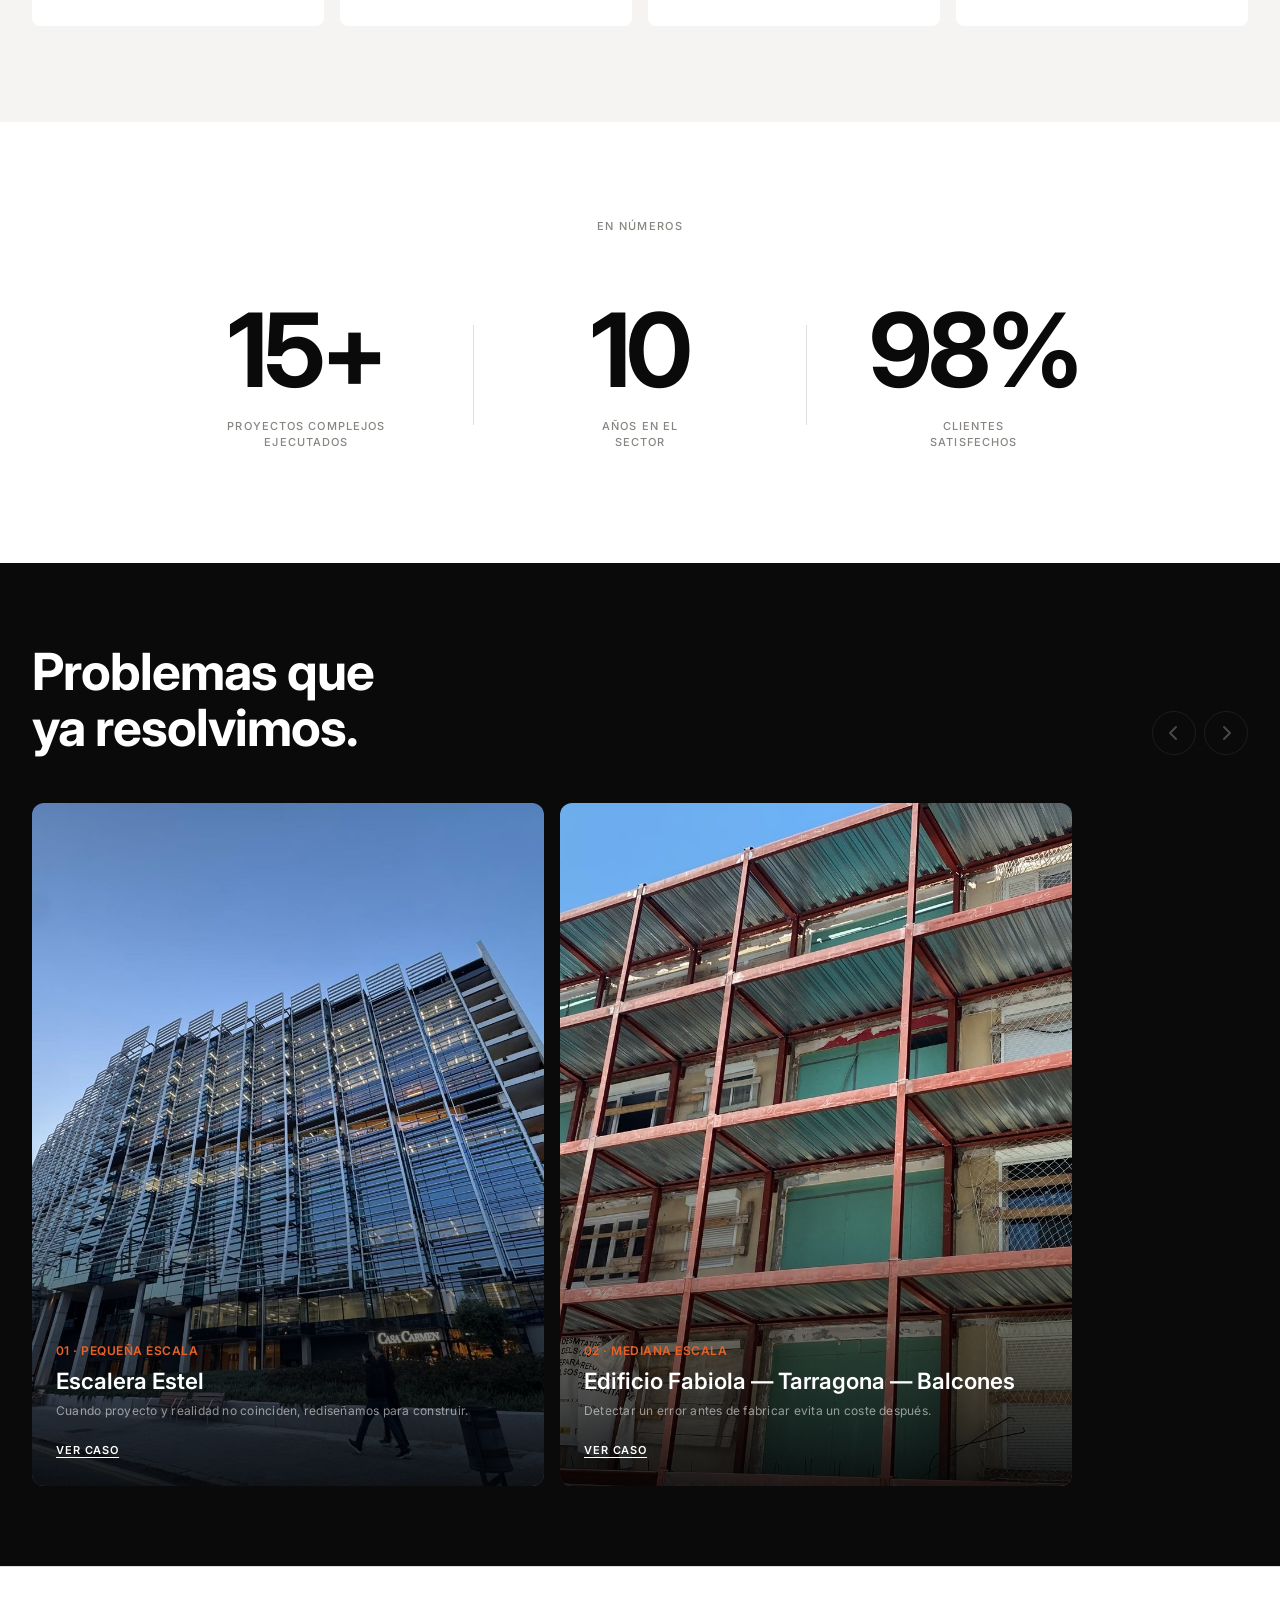
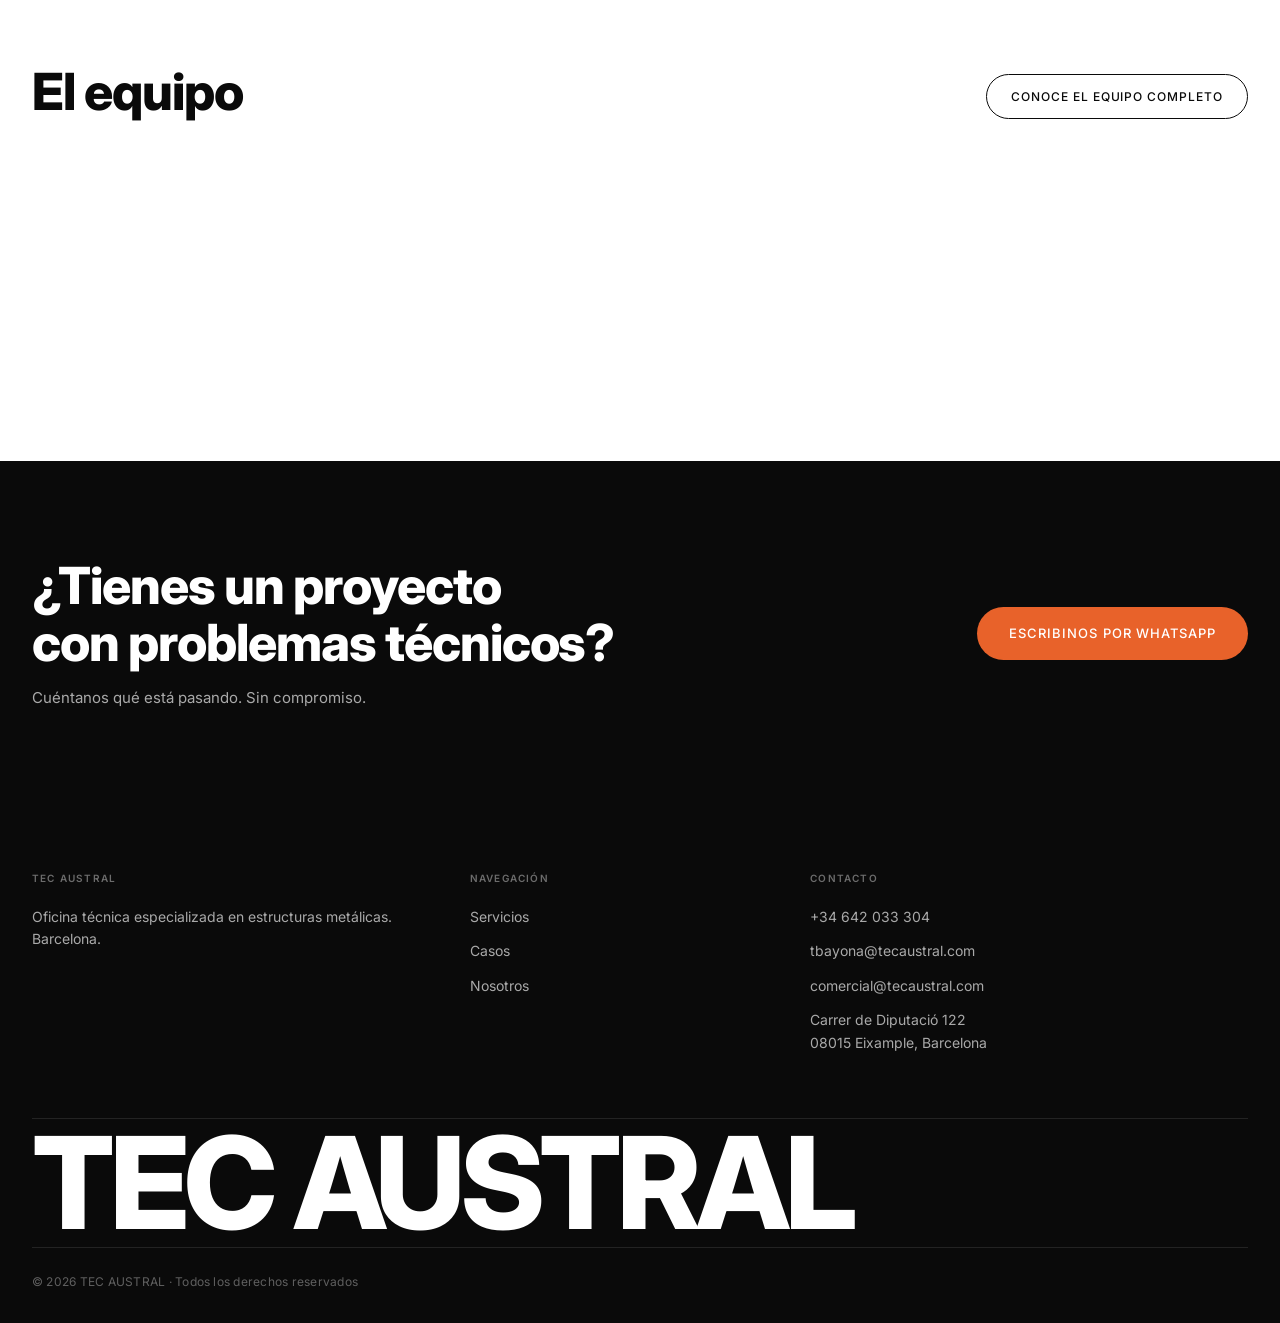
==== commit ae39d05d: "chore: rename "Edificio FE" case to "Edificio Fabiola — Tarragona — Balcones" sitewide, add Silvia" ====
--- a/index.html
+++ b/index.html
@@ -173,7 +173,7 @@
         <div class="project-card__img project-card__img--2"></div>
         <div class="project-card__info">
           <span class="project-card__num">02 · MEDIANA ESCALA</span>
-          <h3 class="project-card__title">Extensión de balcones<br>— Edificio FE</h3>
+          <h3 class="project-card__title">Edificio Fabiola — Tarragona — Balcones</h3>
           <p class="project-card__meta">Detectar un error antes de fabricar evita un coste después.</p>
           <span class="project-card__link">VER CASO</span>
         </div>
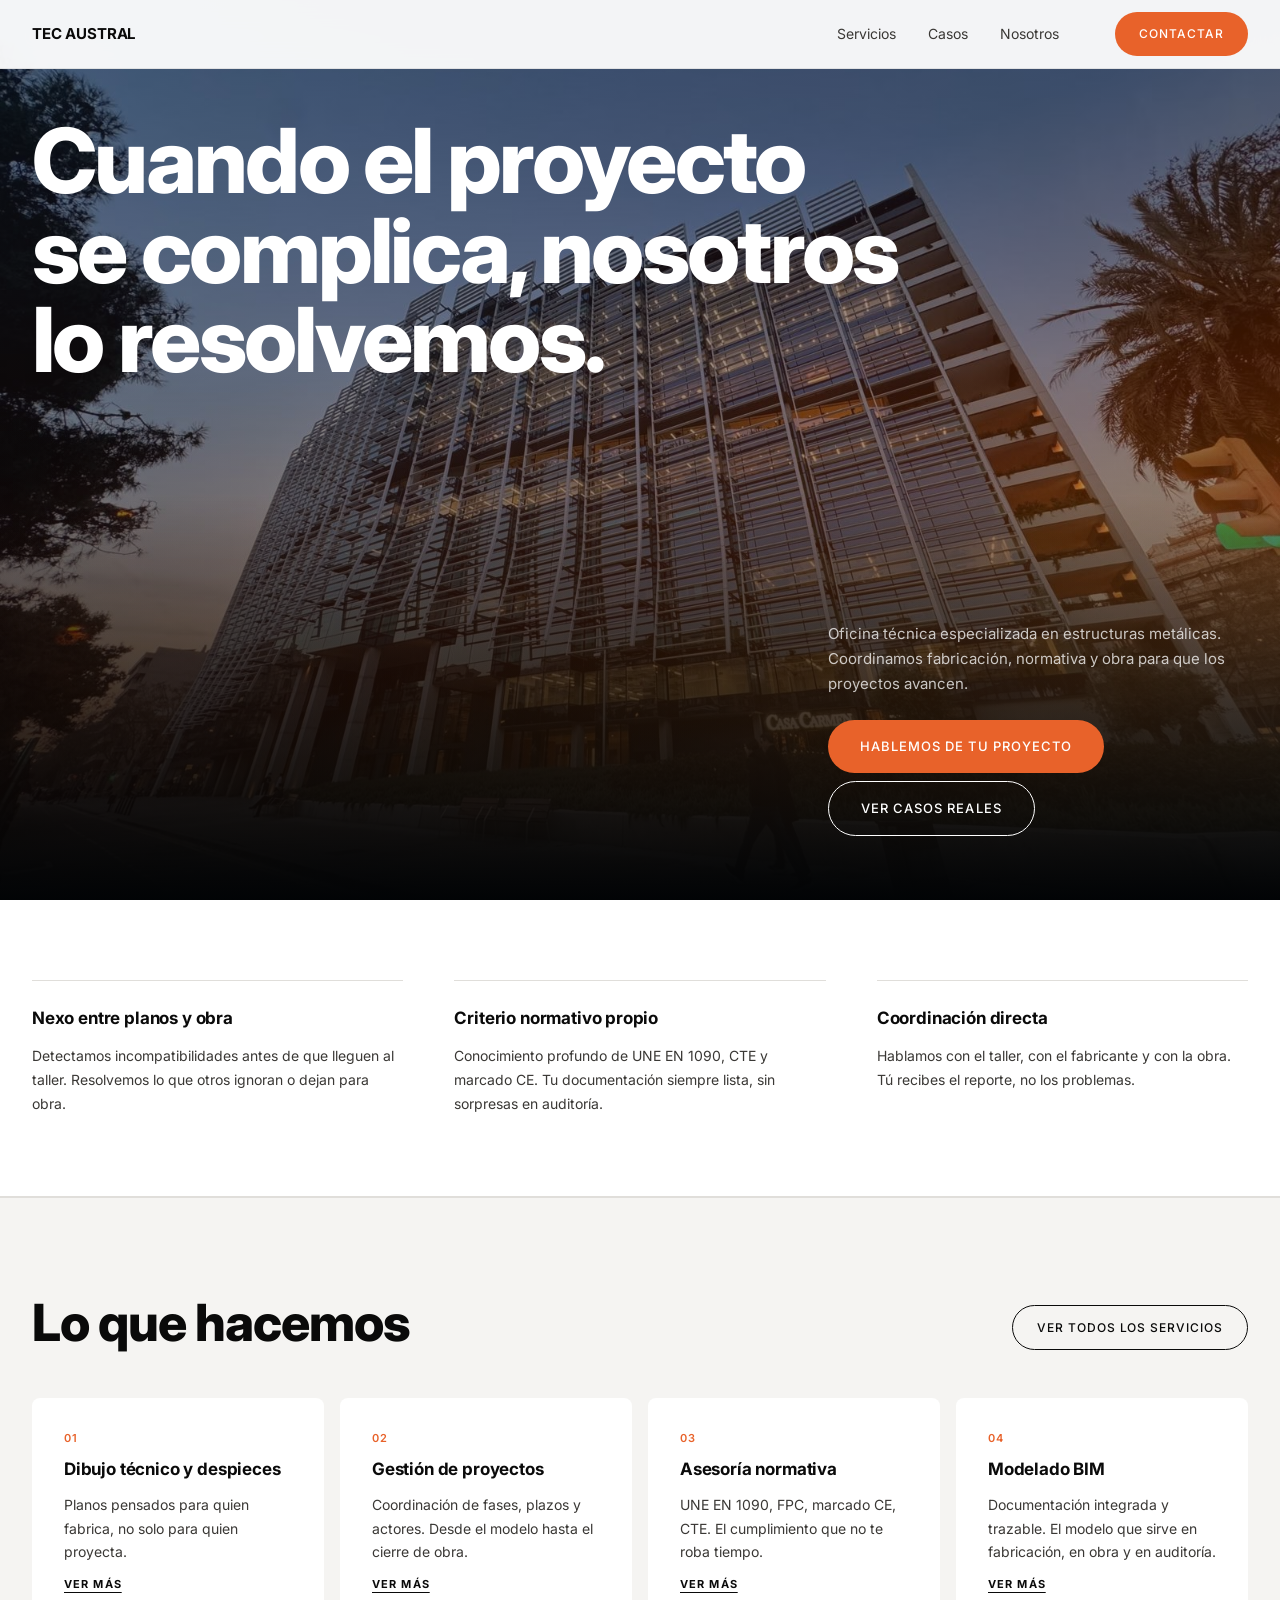
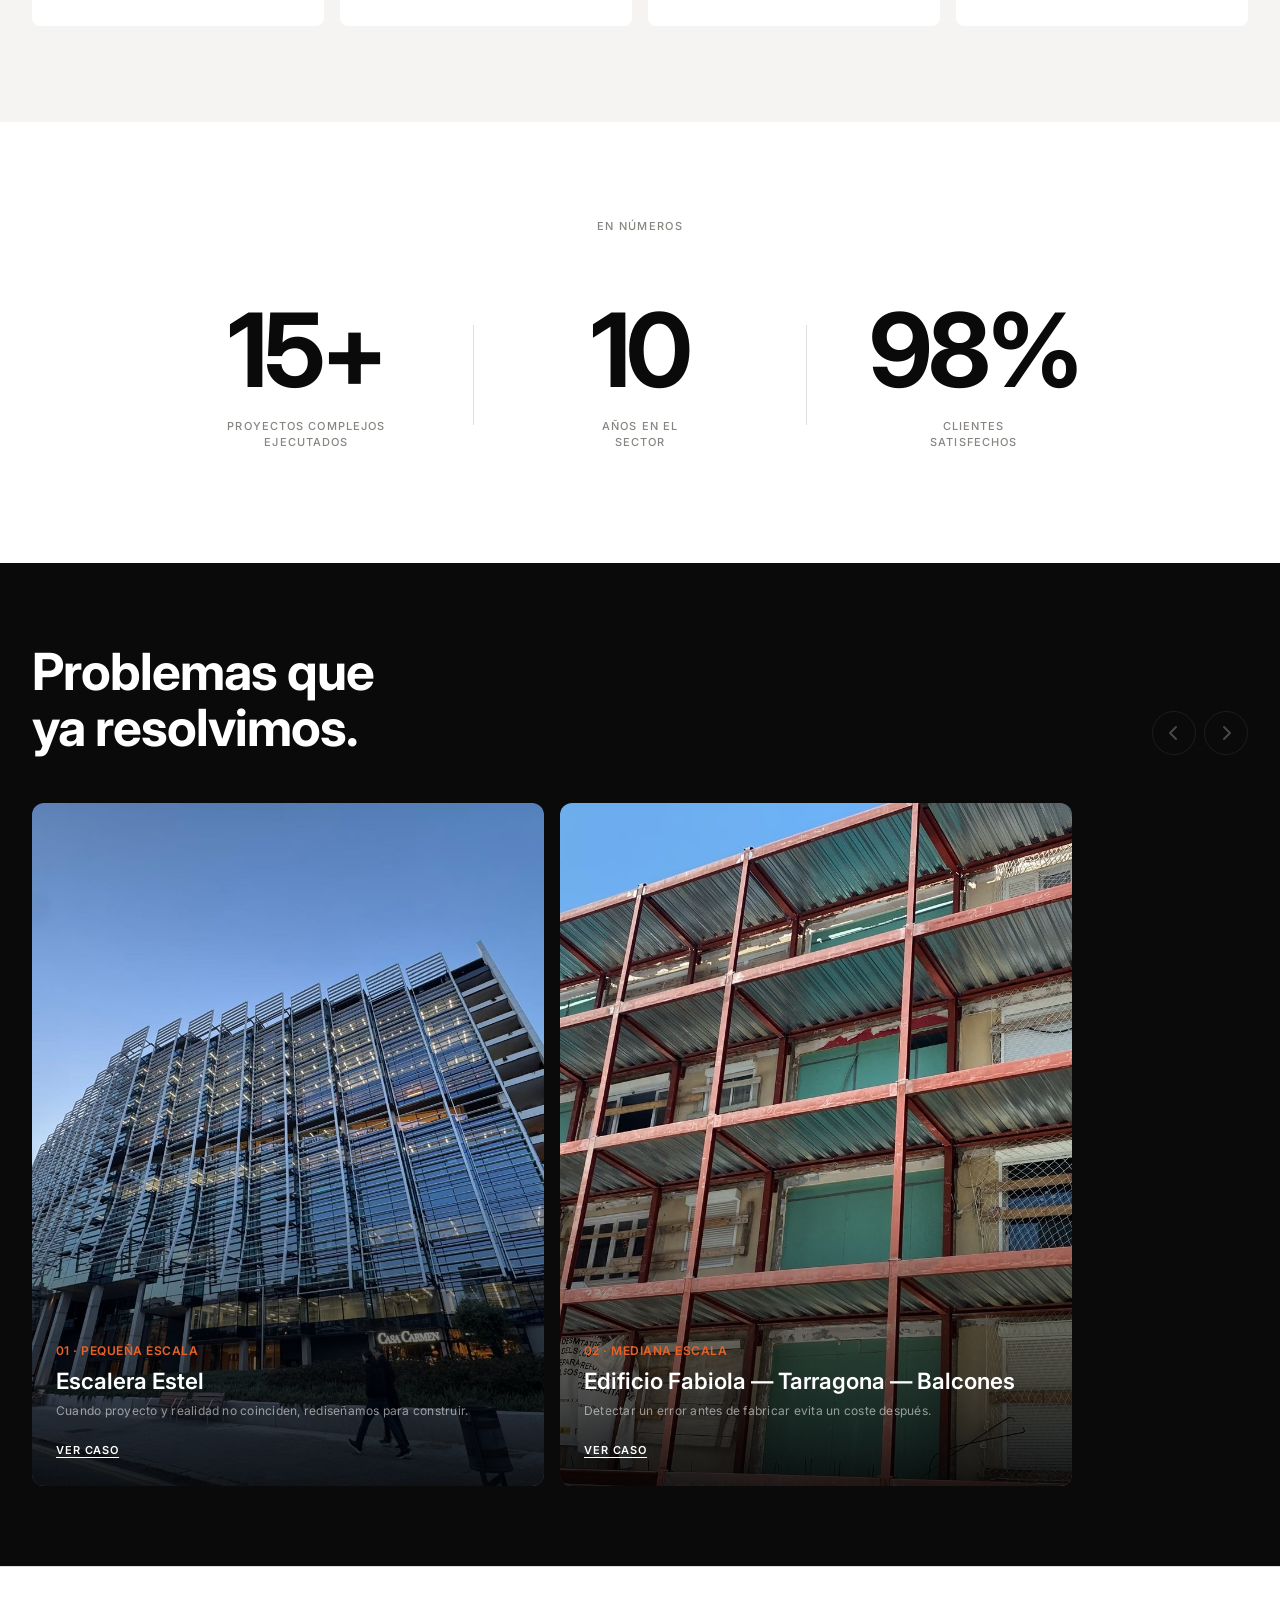
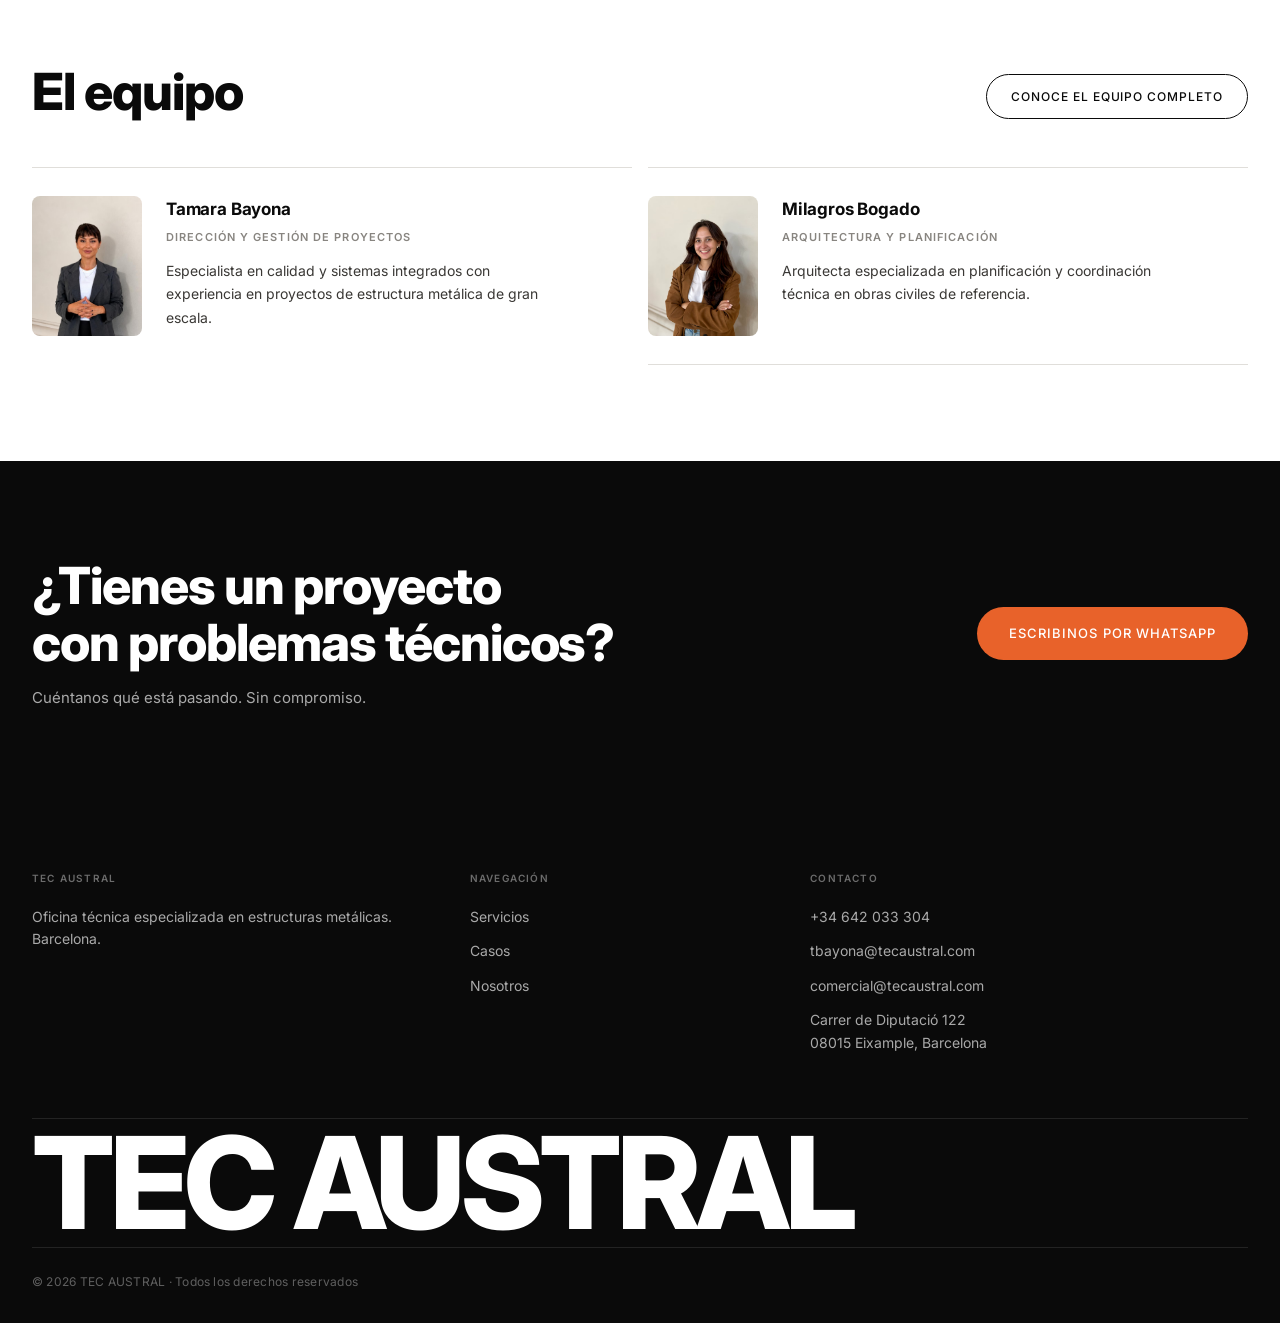
==== commit 0c39eec2: "chore: add favicon and og:image meta tags sitewide" ====
--- a/index.html
+++ b/index.html
@@ -8,6 +8,8 @@
   <meta property="og:title" content="TEC AUSTRAL — Oficina Técnica en Estructuras Metálicas · Barcelona" />
   <meta property="og:description" content="Oficina técnica especializada en estructuras metálicas. Coordinamos fabricación, normativa y obra para que los proyectos avancen." />
   <meta property="og:type" content="website" />
+  <meta property="og:image" content="public/hero.avif" />
+  <link rel="icon" type="image/png" href="public/favicon.png" />
   <link rel="preconnect" href="https://fonts.googleapis.com" />
   <link rel="preconnect" href="https://fonts.gstatic.com" crossorigin />
   <link href="https://fonts.googleapis.com/css2?family=Inter:ital,opsz,wght@0,14..32,300;0,14..32,400;0,14..32,500;0,14..32,700;0,14..32,800;0,14..32,900;1,14..32,300;1,14..32,400&display=swap" rel="stylesheet" />
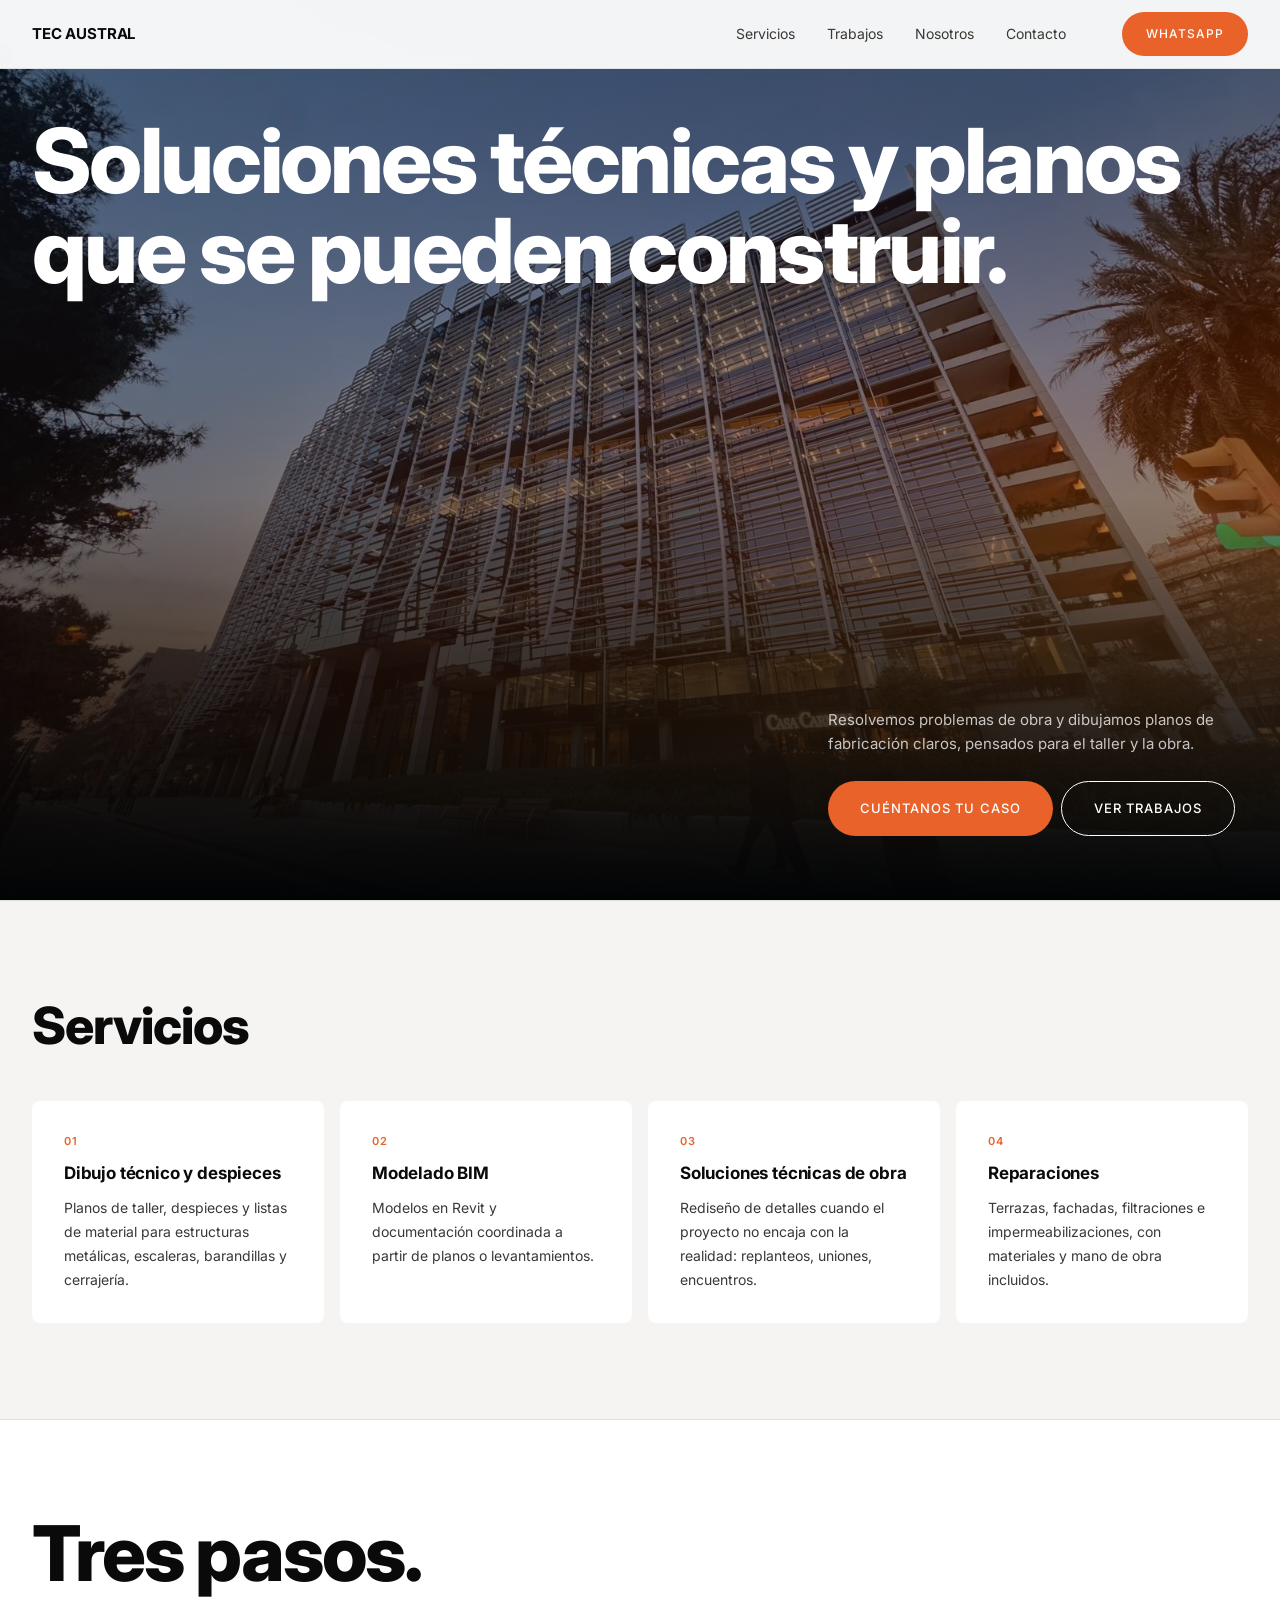
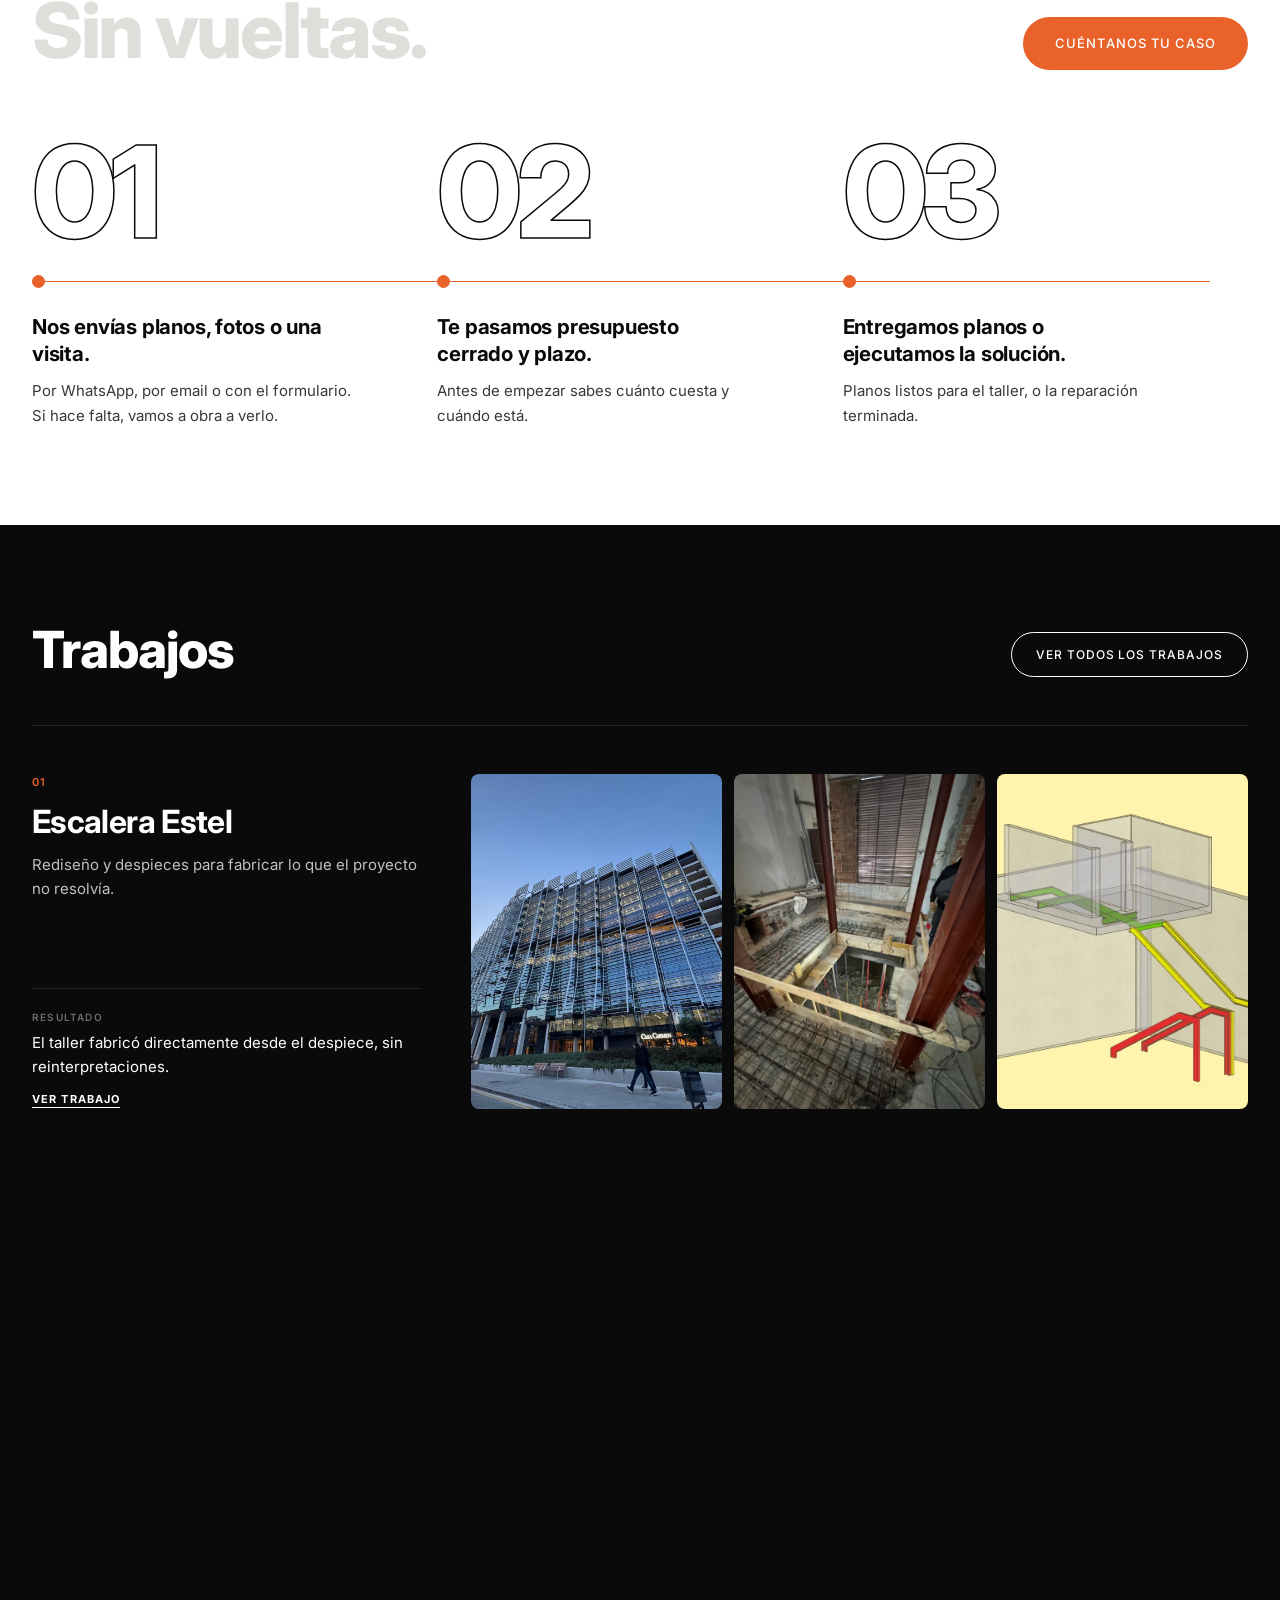
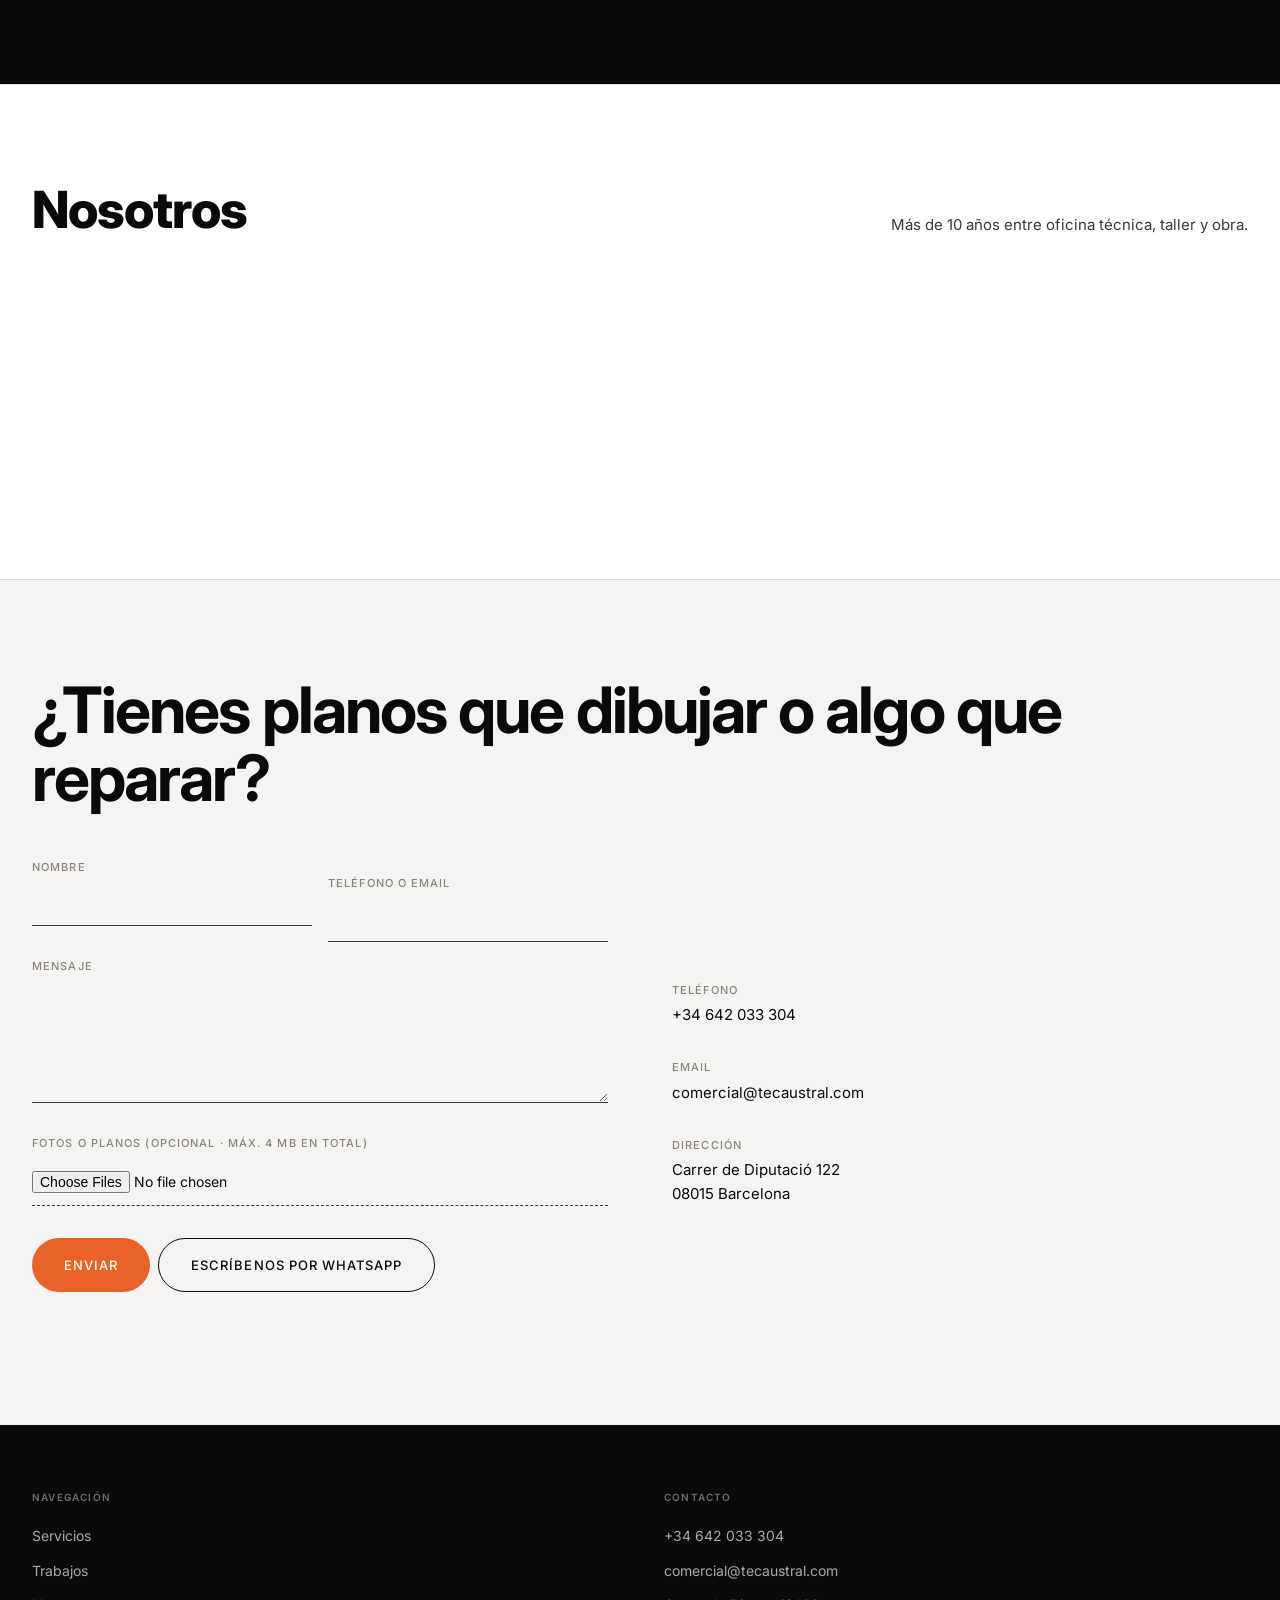
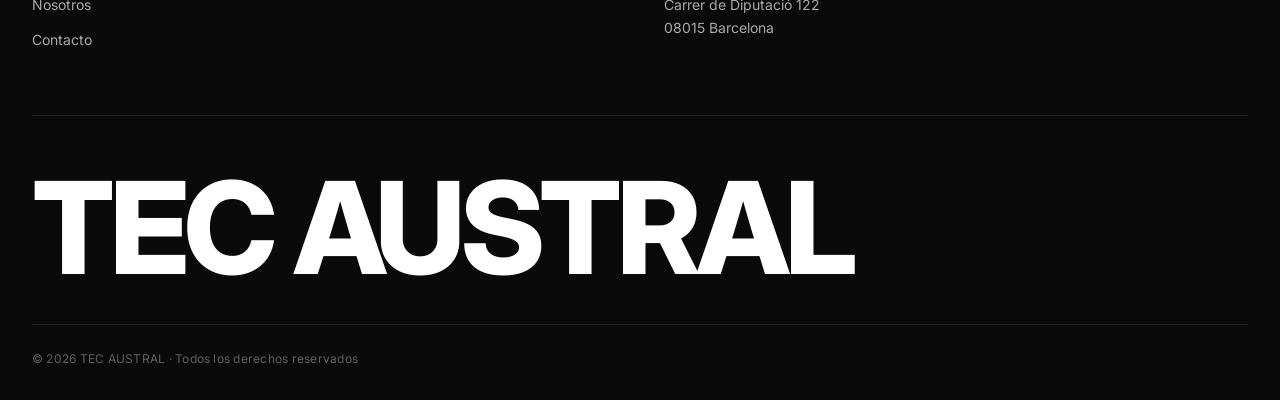
==== commit 2a506ff7: "feat: nuevo enfoque — soluciones técnicas y dibujo técnico - Home de una página: portada, 4 servicio" ====
--- a/index.html
+++ b/index.html
@@ -3,12 +3,13 @@
 <head>
   <meta charset="UTF-8" />
   <meta name="viewport" content="width=device-width, initial-scale=1.0" />
-  <title>TEC AUSTRAL — Oficina Técnica en Estructuras Metálicas · Barcelona</title>
-  <meta name="description" content="Oficina técnica especializada en estructuras metálicas. Coordinamos fabricación, normativa y obra. BIM, despieces, gestión de proyecto y asesoría UNE EN 1090." />
-  <meta property="og:title" content="TEC AUSTRAL — Oficina Técnica en Estructuras Metálicas · Barcelona" />
-  <meta property="og:description" content="Oficina técnica especializada en estructuras metálicas. Coordinamos fabricación, normativa y obra para que los proyectos avancen." />
+  <title>TEC AUSTRAL — Soluciones técnicas y dibujo técnico · Barcelona</title>
+  <meta name="description" content="Soluciones técnicas de obra, reparaciones y planos de fabricación en Barcelona. Dibujo técnico, despieces y modelado BIM." />
+  <meta property="og:title" content="TEC AUSTRAL — Soluciones técnicas y dibujo técnico · Barcelona" />
+  <meta property="og:description" content="Soluciones técnicas de obra, reparaciones y planos de fabricación en Barcelona. Dibujo técnico, despieces y modelado BIM." />
   <meta property="og:type" content="website" />
-  <meta property="og:image" content="public/hero.avif" />
+  <meta property="og:url" content="https://www.tecaustral.com/" />
+  <meta property="og:image" content="https://www.tecaustral.com/public/hero.avif" />
   <link rel="icon" type="image/png" href="public/favicon.png" />
   <link rel="preconnect" href="https://fonts.googleapis.com" />
   <link rel="preconnect" href="https://fonts.gstatic.com" crossorigin />
@@ -17,241 +18,248 @@
 </head>
 <body>
 
-  <!-- ═══ NAV ══════════════════════════════════════════════════════════ -->
+  <!-- ═══ NAV (un solo menú: en móvil se despliega el mismo) ═══════════ -->
   <nav class="nav" id="nav">
     <div class="nav__inner">
-      <a href="index.html" class="nav__brand">
-        TEC AUSTRAL
-      </a>
-
-      <ul class="nav__links" role="list">
-        <li><a href="servicios.html" class="nav__link">Servicios</a></li>
-        <li><a href="casos.html" class="nav__link">Casos</a></li>
-        <li><a href="nosotros.html" class="nav__link">Nosotros</a></li>
+      <a href="#inicio" class="nav__brand">TEC AUSTRAL</a>
+
+      <ul class="nav__links" role="list" id="nav-menu">
+        <li><a href="#servicios" class="nav__link">Servicios</a></li>
+        <li><a href="casos.html" class="nav__link">Trabajos</a></li>
+        <li><a href="#nosotros" class="nav__link">Nosotros</a></li>
+        <li><a href="#contacto" class="nav__link">Contacto</a></li>
       </ul>
 
       <div class="nav__ctas">
-        <a href="https://wa.link/9e8n7b" class="btn btn--fill" target="_blank" rel="noopener">CONTACTAR</a>
-      </div>
-
-      <button class="nav__hamburger" aria-label="Menú" aria-expanded="false" data-nav-toggle>
+        <a href="https://wa.link/9e8n7b" class="btn btn--fill" target="_blank" rel="noopener">WHATSAPP</a>
+      </div>
+
+      <button class="nav__hamburger" aria-label="Menú" aria-expanded="false" aria-controls="nav-menu" data-nav-toggle>
         <span></span><span></span>
       </button>
     </div>
-
-    <div class="nav__mobile" data-nav-mobile>
-      <ul role="list">
-        <li><a href="servicios.html">Servicios</a></li>
-        <li><a href="casos.html">Casos</a></li>
-        <li><a href="nosotros.html">Nosotros</a></li>
-      </ul>
-      <a href="https://wa.link/9e8n7b" class="btn btn--fill" target="_blank" rel="noopener" style="width:100%;justify-content:center;">CONTACTAR</a>
-    </div>
   </nav>
 
-  <!-- ═══ HERO ══════════════════════════════════════════════════════════ -->
-  <section class="hero" id="hero">
-    <div class="hero__bg">
-      <!-- PLACEHOLDER — foto de obra o detalle metálico, 1440×800px mínimo -->
-      <div class="hero__photo-placeholder" role="img" aria-label="Detalle de estructura metálica en obra"></div>
-    </div>
-    <div class="hero__content">
-      <h1 class="hero__heading">Cuando el proyecto<br>se complica, nosotros<br>lo resolvemos.</h1>
-      <div class="hero__cta-block">
-        <p class="hero__lede">Oficina técnica especializada en estructuras metálicas. Coordinamos fabricación, normativa y obra para que los proyectos avancen.</p>
-        <div style="display:flex;gap:8px;flex-wrap:wrap;">
-          <a href="https://wa.link/9e8n7b" class="btn btn--fill btn--lg" target="_blank" rel="noopener">HABLEMOS DE TU PROYECTO</a>
-          <a href="casos.html" class="btn btn--outline-light btn--lg">VER CASOS REALES</a>
-        </div>
-      </div>
-    </div>
-  </section>
-
-  <!-- ═══ PROPUESTA DE VALOR ════════════════════════════════════════════ -->
-  <section class="valueprops">
-    <div class="valueprops__inner">
-      <div class="valueprops__item">
-        <h2 class="valueprops__title">Nexo entre planos y obra</h2>
-        <p class="valueprops__desc">Detectamos incompatibilidades antes de que lleguen al taller. Resolvemos lo que otros ignoran o dejan para obra.</p>
-      </div>
-      <div class="valueprops__item">
-        <h2 class="valueprops__title">Criterio normativo propio</h2>
-        <p class="valueprops__desc">Conocimiento profundo de UNE EN 1090, CTE y marcado CE. Tu documentación siempre lista, sin sorpresas en auditoría.</p>
-      </div>
-      <div class="valueprops__item">
-        <h2 class="valueprops__title">Coordinación directa</h2>
-        <p class="valueprops__desc">Hablamos con el taller, con el fabricante y con la obra. Tú recibes el reporte, no los problemas.</p>
-      </div>
-    </div>
-  </section>
-
-  <!-- ═══ SERVICIOS PREVIEW ═════════════════════════════════════════════ -->
-  <section class="svc-preview" id="servicios">
-    <div class="svc-preview__inner">
-      <div class="svc-preview__header">
-        <h2 class="svc-preview__heading">Lo que hacemos</h2>
-        <a href="servicios.html" class="btn btn--outline-dark">VER TODOS LOS SERVICIOS</a>
-      </div>
-      <div class="svc-preview__grid">
-        <a href="servicios.html#dibujo" class="svc-card">
-          <span class="svc-card__num">01</span>
-          <h3 class="svc-card__title">Dibujo técnico y despieces</h3>
-          <p class="svc-card__desc">Planos pensados para quien fabrica, no solo para quien proyecta.</p>
-          <span class="svc-card__link">VER MÁS</span>
-        </a>
-        <a href="servicios.html#gestion" class="svc-card">
-          <span class="svc-card__num">02</span>
-          <h3 class="svc-card__title">Gestión de proyectos</h3>
-          <p class="svc-card__desc">Coordinación de fases, plazos y actores. Desde el modelo hasta el cierre de obra.</p>
-          <span class="svc-card__link">VER MÁS</span>
-        </a>
-        <a href="servicios.html#normativa" class="svc-card">
-          <span class="svc-card__num">03</span>
-          <h3 class="svc-card__title">Asesoría normativa</h3>
-          <p class="svc-card__desc">UNE EN 1090, FPC, marcado CE, CTE. El cumplimiento que no te roba tiempo.</p>
-          <span class="svc-card__link">VER MÁS</span>
-        </a>
-        <a href="servicios.html#bim" class="svc-card">
-          <span class="svc-card__num">04</span>
-          <h3 class="svc-card__title">Modelado BIM</h3>
-          <p class="svc-card__desc">Documentación integrada y trazable. El modelo que sirve en fabricación, en obra y en auditoría.</p>
-          <span class="svc-card__link">VER MÁS</span>
-        </a>
-      </div>
-    </div>
-  </section>
-
-  <!-- ═══ MÉTRICAS ══════════════════════════════════════════════════════ -->
-  <section class="stats">
-    <p class="stats__eyebrow">EN NÚMEROS</p>
-    <div class="stats__row">
-      <div class="stats__item">
-        <span class="stats__number">15+</span>
-        <span class="stats__label">PROYECTOS COMPLEJOS<br>EJECUTADOS</span>
-      </div>
-      <div class="stats__divider" aria-hidden="true"></div>
-      <div class="stats__item">
-        <span class="stats__number">10</span>
-        <span class="stats__label">AÑOS EN EL<br>SECTOR</span>
-      </div>
-      <div class="stats__divider" aria-hidden="true"></div>
-      <div class="stats__item">
-        <span class="stats__number">98%</span>
-        <span class="stats__label">CLIENTES<br>SATISFECHOS</span>
-      </div>
-    </div>
-  </section>
-
-  <!-- ═══ CASOS DESTACADOS ══════════════════════════════════════════════ -->
-  <section class="projects" id="casos">
-    <div class="projects__header">
-      <h2 class="projects__heading">Problemas que<br>ya resolvimos.</h2>
-      <div class="projects__nav" aria-label="Navegación del carrusel">
-        <button class="projects__arrow projects__arrow--prev" aria-label="Anterior" data-projects-prev>
-          <svg width="20" height="20" viewBox="0 0 20 20" fill="none" aria-hidden="true">
-            <path d="M12 4L6 10L12 16" stroke="currentColor" stroke-width="2" stroke-linecap="round" stroke-linejoin="round"/>
-          </svg>
-        </button>
-        <button class="projects__arrow projects__arrow--next" aria-label="Siguiente" data-projects-next>
-          <svg width="20" height="20" viewBox="0 0 20 20" fill="none" aria-hidden="true">
-            <path d="M8 4L14 10L8 16" stroke="currentColor" stroke-width="2" stroke-linecap="round" stroke-linejoin="round"/>
-          </svg>
-        </button>
-      </div>
-    </div>
-    <div class="projects__track" role="list" data-projects-track>
-
-      <a href="casos/estel.html" class="project-card" role="listitem">
-        <div class="project-card__img project-card__img--1"></div>
-        <div class="project-card__info">
-          <span class="project-card__num">01 · PEQUEÑA ESCALA</span>
-          <h3 class="project-card__title">Escalera Estel</h3>
-          <p class="project-card__meta">Cuando proyecto y realidad no coinciden, rediseñamos para construir.</p>
-          <span class="project-card__link">VER CASO</span>
-        </div>
-      </a>
-
-      <a href="casos/fe.html" class="project-card" role="listitem">
-        <div class="project-card__img project-card__img--2"></div>
-        <div class="project-card__info">
-          <span class="project-card__num">02 · MEDIANA ESCALA</span>
-          <h3 class="project-card__title">Edificio Fabiola — Tarragona — Balcones</h3>
-          <p class="project-card__meta">Detectar un error antes de fabricar evita un coste después.</p>
-          <span class="project-card__link">VER CASO</span>
-        </div>
-      </a>
-
-    </div>
-  </section>
-
-  <!-- ═══ EQUIPO PREVIEW ════════════════════════════════════════════════ -->
-  <section class="team">
-    <div class="team__inner">
-      <div class="team__header">
-        <h2 class="team__heading">El equipo</h2>
-        <a href="nosotros.html" class="btn btn--outline-dark">CONOCE EL EQUIPO COMPLETO</a>
-      </div>
-      <div class="team__grid">
-        <article class="team-card">
-          <div class="team-card__photo" role="img" aria-label="Retrato de Tamara Bayona" style="background-image: url('public/tamara.avif')"></div>
-          <div class="team-card__text">
-            <h3 class="team-card__name">Tamara Bayona</h3>
-            <p class="team-card__role">Dirección y Gestión de Proyectos</p>
-            <p class="team-card__bio">Especialista en calidad y sistemas integrados con experiencia en proyectos de estructura metálica de gran escala.</p>
+  <main>
+
+    <!-- ═══ PORTADA ═════════════════════════════════════════════════════ -->
+    <section class="hero" id="inicio">
+      <div class="hero__bg">
+        <div class="hero__photo-placeholder" role="img" aria-label="Edificio con estructura metálica en Barcelona"></div>
+      </div>
+      <div class="hero__content">
+        <h1 class="hero__heading">Soluciones técnicas y planos que se pueden construir.</h1>
+        <div class="hero__cta-block">
+          <p class="hero__lede">Resolvemos problemas de obra y dibujamos planos de fabricación claros, pensados para el taller y la obra.</p>
+          <div class="hero__ctas">
+            <a href="https://wa.link/9e8n7b" class="btn btn--fill btn--lg" target="_blank" rel="noopener">CUÉNTANOS TU CASO</a>
+            <a href="#trabajos" class="btn btn--outline-light btn--lg">VER TRABAJOS</a>
+          </div>
+        </div>
+      </div>
+    </section>
+
+    <!-- ═══ SERVICIOS ═══════════════════════════════════════════════════ -->
+    <section class="svc-preview" id="servicios">
+      <div class="svc-preview__inner">
+        <div class="svc-preview__header">
+          <h2 class="svc-preview__heading">Servicios</h2>
+        </div>
+        <div class="svc-preview__grid">
+          <article class="svc-card">
+            <span class="svc-card__num">01</span>
+            <h3 class="svc-card__title">Dibujo técnico y despieces</h3>
+            <p class="svc-card__desc">Planos de taller, despieces y listas de material para estructuras metálicas, escaleras, barandillas y cerrajería.</p>
+          </article>
+          <article class="svc-card">
+            <span class="svc-card__num">02</span>
+            <h3 class="svc-card__title">Modelado BIM</h3>
+            <p class="svc-card__desc">Modelos en Revit y documentación coordinada a partir de planos o levantamientos.</p>
+          </article>
+          <article class="svc-card">
+            <span class="svc-card__num">03</span>
+            <h3 class="svc-card__title">Soluciones técnicas de obra</h3>
+            <p class="svc-card__desc">Rediseño de detalles cuando el proyecto no encaja con la realidad: replanteos, uniones, encuentros.</p>
+          </article>
+          <article class="svc-card">
+            <span class="svc-card__num">04</span>
+            <h3 class="svc-card__title">Reparaciones</h3>
+            <p class="svc-card__desc">Terrazas, fachadas, filtraciones e impermeabilizaciones, con materiales y mano de obra incluidos.</p>
+          </article>
+        </div>
+      </div>
+    </section>
+
+    <!-- ═══ CÓMO TRABAJAMOS ═════════════════════════════════════════════ -->
+    <section class="process" id="como-trabajamos">
+      <div class="process__inner">
+        <div class="process__header">
+          <h2 class="process__heading">Tres pasos.<br><span>Sin vueltas.</span></h2>
+          <a href="https://wa.link/9e8n7b" class="btn btn--fill btn--lg" target="_blank" rel="noopener">CUÉNTANOS TU CASO</a>
+        </div>
+        <ol class="process__steps" role="list">
+          <li class="process__step">
+            <span class="process__num" aria-hidden="true">01</span>
+            <span class="process__rail" aria-hidden="true"></span>
+            <h3 class="process__title">Nos envías planos, fotos o una visita.</h3>
+            <p class="process__desc">Por WhatsApp, por email o con el formulario. Si hace falta, vamos a obra a verlo.</p>
+          </li>
+          <li class="process__step">
+            <span class="process__num" aria-hidden="true">02</span>
+            <span class="process__rail" aria-hidden="true"></span>
+            <h3 class="process__title">Te pasamos presupuesto cerrado y plazo.</h3>
+            <p class="process__desc">Antes de empezar sabes cuánto cuesta y cuándo está.</p>
+          </li>
+          <li class="process__step">
+            <span class="process__num" aria-hidden="true">03</span>
+            <span class="process__rail" aria-hidden="true"></span>
+            <h3 class="process__title">Entregamos planos o ejecutamos la solución.</h3>
+            <p class="process__desc">Planos listos para el taller, o la reparación terminada.</p>
+          </li>
+        </ol>
+      </div>
+    </section>
+
+    <!-- ═══ TRABAJOS ════════════════════════════════════════════════════ -->
+    <section class="works" id="trabajos">
+      <div class="works__inner">
+        <div class="works__header">
+          <h2 class="works__heading">Trabajos</h2>
+          <a href="casos.html" class="btn btn--outline-light">VER TODOS LOS TRABAJOS</a>
+        </div>
+
+        <article class="work">
+          <div class="work__text">
+            <span class="work__num">01</span>
+            <h3 class="work__title">Escalera Estel</h3>
+            <p class="work__desc">Rediseño y despieces para fabricar lo que el proyecto no resolvía.</p>
+            <p class="work__result"><span>RESULTADO</span>El taller fabricó directamente desde el despiece, sin reinterpretaciones.</p>
+            <a href="casos/estel.html" class="work__link">VER TRABAJO</a>
+          </div>
+          <div class="work__photos">
+            <img src="public/Edificio-estel1.avif" alt="Edificio Estel, fachada" loading="lazy" />
+            <img src="public/Edificio-estel2.avif" alt="Escalera metálica del edificio Estel en obra" loading="lazy" />
+            <img src="public/Edificio-estel3.avif" alt="Modelo 3D de la escalera Estel" loading="lazy" />
           </div>
         </article>
-        <article class="team-card">
-          <div class="team-card__photo" role="img" aria-label="Retrato de Milagros Bogado" style="background-image: url('public/milagros.avif')"></div>
-          <div class="team-card__text">
-            <h3 class="team-card__name">Milagros Bogado</h3>
-            <p class="team-card__role">Arquitectura y Planificación</p>
-            <p class="team-card__bio">Arquitecta especializada en planificación y coordinación técnica en obras civiles de referencia.</p>
+
+        <article class="work">
+          <div class="work__text">
+            <span class="work__num">02</span>
+            <h3 class="work__title">Edificio Fabiola — Tarragona — Balcones</h3>
+            <p class="work__desc">Planos de balcones con un error detectado antes de fabricar.</p>
+            <p class="work__result"><span>RESULTADO</span>El problema se resolvió en el plano, antes de llegar al taller, sin modificaciones en obra.</p>
+            <a href="casos/fe.html" class="work__link">VER TRABAJO</a>
+          </div>
+          <div class="work__photos">
+            <img src="public/edificio-fabiola1.avif" alt="Edificio Fabiola, estructura de balcones en fachada" loading="lazy" />
+            <img src="public/Fabiola%202.avif" alt="Edificio Fabiola, montaje de balcones" loading="lazy" />
+            <img src="public/edificio-fabiola3.avif" alt="Edificio Fabiola, balcones en obra" loading="lazy" />
           </div>
         </article>
-      </div>
-    </div>
-  </section>
-
-  <!-- ═══ CTA FINAL ══════════════════════════════════════════════════════ -->
-  <section class="about-cta" id="contacto">
-    <div class="about-cta__inner">
-      <div class="about-cta__text">
-        <h2 class="about-cta__heading">¿Tienes un proyecto<br>con problemas técnicos?</h2>
-        <p class="about-cta__sub">Cuéntanos qué está pasando. Sin compromiso.</p>
-      </div>
-      <a href="https://wa.link/9e8n7b" class="btn btn--fill btn--lg" target="_blank" rel="noopener">ESCRIBINOS POR WHATSAPP</a>
-    </div>
-  </section>
+
+        <!-- ponytail: falta la reparación de terraza en el Eixample — sumar otro <article class="work"> con fotos antes/después cuando esté terminada -->
+      </div>
+    </section>
+
+    <!-- ═══ NOSOTROS ════════════════════════════════════════════════════ -->
+    <section class="team" id="nosotros">
+      <div class="team__inner">
+        <div class="team__header">
+          <h2 class="team__heading">Nosotros</h2>
+          <p class="team__lede">Más de 10 años entre oficina técnica, taller y obra.</p>
+        </div>
+        <div class="team__grid">
+          <article class="team-card">
+            <div class="team-card__photo" role="img" aria-label="Retrato de Tamara Bayona" style="background-image: url('public/tamara.avif')"></div>
+            <div class="team-card__text">
+              <h3 class="team-card__name">Tamara Bayona</h3>
+              <p class="team-card__role">Ingeniería y soluciones técnicas</p>
+            </div>
+          </article>
+          <article class="team-card">
+            <div class="team-card__photo" role="img" aria-label="Retrato de Milagros Bogado" style="background-image: url('public/milagros.avif')"></div>
+            <div class="team-card__text">
+              <h3 class="team-card__name">Milagros Bogado</h3>
+              <p class="team-card__role">Arquitectura y dibujo técnico</p>
+            </div>
+          </article>
+        </div>
+      </div>
+    </section>
+
+    <!-- ═══ CONTACTO ════════════════════════════════════════════════════ -->
+    <section class="contact-cta" id="contacto">
+      <div class="contact-cta__inner">
+        <h2 class="contact-cta__heading">¿Tienes planos que dibujar o algo que reparar?</h2>
+        <div class="contact-cta__form">
+          <form action="/api/contact" method="POST" enctype="multipart/form-data" data-contact-form>
+            <!-- trampa anti-spam: los humanos no la ven -->
+            <input type="text" name="web" tabindex="-1" autocomplete="off" class="hp" aria-hidden="true" />
+            <div class="form-row">
+              <div class="form-field">
+                <label for="nombre">NOMBRE</label>
+                <input type="text" id="nombre" name="nombre" required maxlength="120" autocomplete="name" />
+              </div>
+              <div class="form-field">
+                <label for="contacto">TELÉFONO O EMAIL</label>
+                <input type="text" id="contacto" name="contacto" required maxlength="160" autocomplete="email" />
+              </div>
+            </div>
+            <div class="form-field">
+              <label for="mensaje">MENSAJE</label>
+              <textarea id="mensaje" name="mensaje" required maxlength="5000" rows="4"></textarea>
+            </div>
+            <div class="form-field">
+              <label for="archivos">FOTOS O PLANOS (OPCIONAL · MÁX. 4 MB EN TOTAL)</label>
+              <input type="file" id="archivos" name="archivos" multiple accept="image/*,.pdf,.dwg,.dxf" />
+            </div>
+            <div class="form-actions">
+              <button type="submit" class="btn btn--fill btn--lg">ENVIAR</button>
+              <a href="https://wa.link/9e8n7b" class="btn btn--outline-dark btn--lg" target="_blank" rel="noopener">ESCRÍBENOS POR WHATSAPP</a>
+            </div>
+            <p class="form-status" role="status" aria-live="polite" data-form-status></p>
+          </form>
+
+          <div class="contact-cta__info">
+            <div class="contact-info-item">
+              <span class="contact-info-label">TELÉFONO</span>
+              <a href="tel:+34642033304">+34 642 033 304</a>
+            </div>
+            <div class="contact-info-item">
+              <span class="contact-info-label">EMAIL</span>
+              <a href="mailto:comercial@tecaustral.com">comercial@tecaustral.com</a>
+            </div>
+            <div class="contact-info-item">
+              <span class="contact-info-label">DIRECCIÓN</span>
+              <address>Carrer de Diputació 122<br>08015 Barcelona</address>
+            </div>
+          </div>
+        </div>
+      </div>
+    </section>
+
+  </main>
 
   <!-- ═══ FOOTER ════════════════════════════════════════════════════════ -->
   <footer class="footer">
     <div class="footer__top">
-      <div class="footer__col hide">
-        <span class="footer__col-label">TEC AUSTRAL</span>
-        <p style="font-size:14px;color:rgba(255,255,255,0.65);line-height:1.6;">Oficina técnica especializada en estructuras metálicas. Barcelona.</p>
-      </div>
-      <div class="footer__col hide">
+      <div class="footer__col">
         <span class="footer__col-label">NAVEGACIÓN</span>
-        <a href="servicios.html">Servicios</a>
-        <a href="casos.html">Casos</a>
-        <a href="nosotros.html">Nosotros</a>
-      </div>
-      <div class="footer__col hide">
+        <a href="#servicios">Servicios</a>
+        <a href="casos.html">Trabajos</a>
+        <a href="#nosotros">Nosotros</a>
+        <a href="#contacto">Contacto</a>
+      </div>
+      <div class="footer__col">
         <span class="footer__col-label">CONTACTO</span>
         <a href="tel:+34642033304">+34 642 033 304</a>
-        <a href="mailto:tbayona@tecaustral.com">tbayona@tecaustral.com</a>
         <a href="mailto:comercial@tecaustral.com">comercial@tecaustral.com</a>
-        <address>Carrer de Diputació 122<br>08015 Eixample, Barcelona</address>
+        <address>Carrer de Diputació 122<br>08015 Barcelona</address>
       </div>
     </div>
 
-    <div class="footer__wordmark-row">
-      <span class="footer__logo" aria-hidden="true">
-        <span class="footer__logo-rect footer__logo-rect--tall"></span>
-        <span class="footer__logo-rect footer__logo-rect--short"></span>
-      </span>
-      <span class="footer__wordmark">TEC AUSTRAL</span>
-    </div>
+    <p class="footer__wordmark" aria-hidden="true">TEC AUSTRAL</p>
 
     <div class="footer__bottom">
       <span>&copy; 2026 TEC AUSTRAL · Todos los derechos reservados</span>
--- a/style.css
+++ b/style.css
@@ -170,27 +170,27 @@
   transition: transform 200ms var(--ease), opacity 200ms;
 }
 
-.nav__mobile {
-  display: none;
-  padding: 1.5rem clamp(1rem, 3vw, 2rem);
-  border-top: 1px solid var(--grey-mid);
-}
-.nav__mobile.is-open { display: block; }
-.nav__mobile ul {
-  list-style: none;
-  display: flex;
-  flex-direction: column;
-  gap: 1rem;
-  margin-bottom: 1.5rem;
-}
-.nav__mobile a {
-  font-size: 18px;
-  font-weight: 500;
-}
-
+
+/* Móvil: el mismo menú se despliega debajo (no hay un segundo menú en el HTML) */
 @media (max-width: 900px) {
+  .nav__inner { flex-wrap: wrap; height: auto; row-gap: 0; }
+  .nav__brand { height: var(--nav-h); }
   .nav__links, .nav__ctas { display: none; }
   .nav__hamburger { display: flex; }
+  .nav.is-open .nav__links {
+    display: flex;
+    order: 3;
+    width: 100%;
+    flex-direction: column;
+    align-items: flex-start;
+    gap: 1rem;
+    margin: 0;
+    padding: 1.5rem 0 1rem;
+    border-top: 1px solid var(--grey-mid);
+  }
+  .nav.is-open .nav__link { font-size: 18px; font-weight: 500; color: var(--black); }
+  .nav.is-open .nav__ctas { display: flex; order: 4; width: 100%; margin: 0 0 1.5rem; }
+  .nav.is-open .nav__ctas .btn { width: 100%; justify-content: center; }
 }
 
 /* ── HERO ────────────────────────────────────────────────────── */
@@ -267,524 +267,6 @@
   color: rgba(255,255,255,0.75);
 }
 
-/* ── LOGOS ───────────────────────────────────────────────────── */
-.logos {
-  background: var(--white);
-  padding: 3rem clamp(1rem, 3vw, 2rem);
-  border-bottom: 1px solid var(--grey-mid);
-}
-
-.logos__inner {
-  max-width: 1400px;
-  margin-inline: auto;
-}
-
-.logos__tagline {
-  font-size: 13px;
-  color: var(--grey-text);
-  margin-bottom: 2rem;
-}
-
-.logos__row {
-  display: flex;
-  align-items: center;
-  gap: clamp(1.5rem, 4vw, 4rem);
-  flex-wrap: wrap;
-}
-
-.logos__item {
-  font-size: 13px;
-  font-weight: 600;
-  letter-spacing: 0.06em;
-  color: var(--grey-mid);
-  transition: color 200ms var(--ease);
-}
-.logos__item:hover { color: var(--grey-dark); }
-
-/* ── PROJECTS ────────────────────────────────────────────────── */
-.projects {
-  background: var(--black);
-  padding-top: 5rem;
-  overflow: hidden;
-}
-
-.projects__header {
-  max-width: 1400px;
-  margin-inline: auto;
-  padding-inline: clamp(1rem, 3vw, 2rem);
-  padding-bottom: 3rem;
-  display: flex;
-  align-items: flex-end;
-  justify-content: space-between;
-  gap: 1rem;
-  flex-wrap: wrap;
-}
-
-.projects__heading {
-  font-size: clamp(2rem, 4vw, 3.5rem);
-  font-weight: 700;
-  line-height: 1.1;
-  letter-spacing: -0.02em;
-  color: var(--white);
-}
-
-.projects__nav {
-  display: flex;
-  gap: 0.5rem;
-  flex-shrink: 0;
-}
-
-.projects__arrow {
-  display: flex;
-  align-items: center;
-  justify-content: center;
-  width: 44px;
-  height: 44px;
-  border-radius: 50%;
-  border: 1.5px solid rgba(255,255,255,0.3);
-  color: var(--white);
-  transition: background 200ms, border-color 200ms;
-}
-.projects__arrow:hover {
-  background: rgba(255,255,255,0.12);
-  border-color: rgba(255,255,255,0.7);
-}
-.projects__arrow:disabled {
-  opacity: 0.25;
-  cursor: default;
-}
-
-.projects__track {
-  display: flex;
-  gap: 1rem;
-  padding-inline: clamp(1rem, 3vw, 2rem);
-  padding-bottom: 5rem;
-  overflow-x: auto;
-  scroll-snap-type: x mandatory;
-  -webkit-overflow-scrolling: touch;
-  scrollbar-width: none;
-}
-.projects__track::-webkit-scrollbar { display: none; }
-
-.project-card {
-  position: relative;
-  flex-shrink: 0;
-  width: clamp(280px, 40vw, 560px);
-  aspect-ratio: 3/4;
-  border-radius: 12px;
-  overflow: hidden;
-  scroll-snap-align: start;
-  cursor: pointer;
-  transition: transform 300ms var(--ease);
-}
-.project-card:hover { transform: scale(1.01); }
-
-.project-card__img {
-  position: absolute;
-  inset: 0;
-  background-size: cover;
-  background-position: center;
-  transition: transform 400ms var(--ease);
-}
-.project-card:hover .project-card__img { transform: scale(1.04); }
-
-/* Placeholder gradients — replace with real photos */
-.project-card__img--1 {
-  background: url('public/Edificio-estel1.avif') center/cover no-repeat;
-}
-.project-card__img--2 {
-  background: url('public/edificio-fabiola1.avif') center/cover no-repeat;
-}
-.project-card__img--3 {
-  background: linear-gradient(145deg, oklch(28% 0.04 250) 0%, oklch(45% 0.08 60) 100%);
-}
-.project-card__img--4 {
-  background: linear-gradient(145deg, oklch(22% 0.02 200) 0%, oklch(40% 0.08 210) 100%);
-}
-
-/* Dark overlay */
-.project-card__img::after {
-  content: "";
-  position: absolute;
-  inset: 0;
-  background: linear-gradient(to top, oklch(8% 0.01 240 / 0.85) 0%, transparent 50%);
-}
-
-.project-card__info {
-  position: absolute;
-  bottom: 0; left: 0; right: 0;
-  padding: 1.5rem;
-  z-index: 2;
-}
-
-.project-card__num {
-  display: block;
-  font-size: 12px;
-  font-weight: 600;
-  letter-spacing: 0.04em;
-  color: var(--orange);
-  margin-bottom: 0.5rem;
-}
-
-.project-card__title {
-  font-size: clamp(1.1rem, 2vw, 1.4rem);
-  font-weight: 600;
-  line-height: 1.2;
-  color: var(--white);
-  margin-bottom: 0.4rem;
-}
-
-.project-card__meta {
-  font-size: 12px;
-  color: rgba(255,255,255,0.55);
-  margin-bottom: 1rem;
-  letter-spacing: 0.02em;
-}
-
-.project-card__link {
-  display: inline-block;
-  font-size: 11px;
-  font-weight: 600;
-  letter-spacing: 0.08em;
-  color: var(--white);
-  text-decoration: underline;
-  text-underline-offset: 3px;
-  transition: color 150ms;
-}
-.project-card__link:hover { color: var(--orange); }
-
-/* ── STATS ───────────────────────────────────────────────────── */
-.stats {
-  background: var(--white);
-  padding: 6rem clamp(1rem, 3vw, 2rem);
-}
-
-.stats__eyebrow {
-  text-align: center;
-  font-size: 11px;
-  font-weight: 500;
-  letter-spacing: 0.12em;
-  color: var(--grey-text);
-  margin-bottom: 3rem;
-}
-
-.stats__row {
-  max-width: 1000px;
-  margin-inline: auto;
-  display: flex;
-  align-items: center;
-  justify-content: center;
-  gap: 0;
-}
-
-.stats__item {
-  flex: 1;
-  text-align: center;
-  padding: 1rem;
-}
-
-.stats__number {
-  display: block;
-  font-size: clamp(3rem, 8vw, 7rem);
-  font-weight: 700;
-  line-height: 1;
-  letter-spacing: -0.04em;
-  color: var(--black);
-  margin-bottom: 1rem;
-}
-
-.stats__label {
-  display: block;
-  font-size: 11px;
-  font-weight: 500;
-  letter-spacing: 0.1em;
-  color: var(--grey-text);
-  line-height: 1.5;
-}
-
-.stats__divider {
-  width: 1px;
-  height: 100px;
-  background: var(--grey-mid);
-  flex-shrink: 0;
-}
-
-@media (max-width: 600px) {
-  .stats__row { flex-direction: column; gap: 2rem; }
-  .stats__divider { width: 40px; height: 1px; }
-}
-
-/* ── PILLARS ─────────────────────────────────────────────────── */
-.pillars {
-  background: var(--white);
-  border-top: 1px solid var(--grey-mid);
-  padding: 6rem clamp(1rem, 3vw, 2rem);
-}
-
-.pillars__inner {
-  max-width: 1400px;
-  margin-inline: auto;
-  display: grid;
-  grid-template-columns: 1fr 1.5fr;
-  gap: 4rem;
-  align-items: start;
-}
-
-.pillars__heading {
-  font-size: clamp(1.8rem, 3.5vw, 3rem);
-  font-weight: 700;
-  line-height: 1.1;
-  letter-spacing: -0.02em;
-  position: sticky;
-  top: calc(var(--nav-h) + 2rem);
-}
-
-.pillars__right {
-  display: flex;
-  flex-direction: column;
-}
-
-.pillars__item {
-  padding: 1.25rem 0;
-  border-top: 1px solid var(--grey-mid);
-  font-size: 12px;
-  font-weight: 500;
-  letter-spacing: 0.1em;
-  color: var(--grey-text);
-  transition: color 200ms var(--ease);
-}
-.pillars__item:hover { color: var(--black); }
-.pillars__item:last-child { border-bottom: 1px solid var(--grey-mid); }
-
-@media (max-width: 768px) {
-  .pillars__inner { grid-template-columns: 1fr; }
-  .pillars__heading { position: static; }
-}
-
-/* ── SERVICES ────────────────────────────────────────────────── */
-.services {
-  background: var(--grey-soft);
-}
-
-.services__row {
-  display: grid;
-  grid-template-columns: 1fr 1fr;
-  min-height: 520px;
-}
-
-.services__row--reverse { direction: rtl; }
-.services__row--reverse > * { direction: ltr; }
-
-.services__img {
-  background-size: cover;
-  background-position: center;
-}
-
-.services__img--1 {
-  background: linear-gradient(135deg, oklch(38% 0.05 45) 0%, oklch(60% 0.10 55) 100%);
-}
-.services__img--2 {
-  background: linear-gradient(135deg, oklch(30% 0.04 240) 0%, oklch(50% 0.07 220) 100%);
-}
-.services__img--3 {
-  background: linear-gradient(135deg, oklch(28% 0.03 30) 0%, oklch(48% 0.09 40) 100%);
-}
-
-.services__text {
-  padding: 4rem clamp(2rem, 5vw, 5rem);
-  display: flex;
-  flex-direction: column;
-  justify-content: center;
-  gap: 1.5rem;
-}
-
-.services__heading {
-  font-size: clamp(1.8rem, 3vw, 2.5rem);
-  font-weight: 700;
-  line-height: 1.15;
-  letter-spacing: -0.02em;
-}
-
-.services__body {
-  font-size: 15px;
-  line-height: 1.7;
-  color: var(--grey-dark);
-  max-width: 44ch;
-}
-
-@media (max-width: 768px) {
-  .services__row {
-    grid-template-columns: 1fr;
-    direction: ltr !important;
-  }
-  .services__img { min-height: 280px; }
-  .services__row--reverse .services__img { order: -1; }
-}
-
-/* ── ABOUT / EXPERIENCE ──────────────────────────────────────── */
-.about {
-  background: var(--white);
-  padding: 6rem clamp(1rem, 3vw, 2rem);
-}
-
-.about__photos {
-  max-width: 1400px;
-  margin-inline: auto;
-  display: grid;
-  grid-template-columns: 1fr 1fr;
-  gap: 1rem;
-  margin-bottom: 4rem;
-}
-
-.about__photo {
-  aspect-ratio: 4/3;
-  border-radius: 10px;
-  overflow: hidden;
-}
-
-.about__photo--1 {
-  background: linear-gradient(135deg, oklch(45% 0.10 50) 0%, oklch(65% 0.12 55) 100%);
-}
-.about__photo--2 {
-  background: linear-gradient(135deg, oklch(32% 0.04 240) 0%, oklch(52% 0.08 55) 100%);
-  margin-top: 3rem;
-}
-
-.about__text {
-  max-width: 680px;
-  margin-inline: auto;
-  text-align: center;
-}
-
-.about__heading {
-  font-size: clamp(2.5rem, 5vw, 5rem);
-  font-weight: 700;
-  letter-spacing: -0.03em;
-  margin-bottom: 2rem;
-  color: var(--grey-mid);
-}
-
-.about__body {
-  font-size: 16px;
-  line-height: 1.75;
-  color: var(--grey-dark);
-  margin-bottom: 1rem;
-}
-
-@media (max-width: 600px) {
-  .about__photos { grid-template-columns: 1fr; }
-  .about__photo--2 { margin-top: 0; }
-}
-
-/* ── TESTIMONIALS ────────────────────────────────────────────── */
-.testimonials {
-  background: var(--white);
-  border-top: 1px solid var(--grey-mid);
-  padding: 5rem clamp(1rem, 3vw, 2rem);
-}
-
-.testimonials__inner {
-  max-width: 780px;
-  margin-inline: auto;
-  display: flex;
-  flex-direction: column;
-  gap: 0;
-}
-
-.testimonial {
-  padding: 2.5rem 0;
-  border-bottom: 1px solid var(--grey-mid);
-}
-
-.testimonial:first-child { border-top: 1px solid var(--grey-mid); }
-
-.testimonial__header {
-  display: flex;
-  flex-direction: column;
-  gap: 4px;
-  margin-bottom: 1.25rem;
-}
-
-.testimonial__name {
-  font-size: 13px;
-  font-weight: 600;
-  letter-spacing: 0.08em;
-}
-
-.testimonial__role {
-  font-size: 11px;
-  letter-spacing: 0.08em;
-  color: var(--grey-text);
-}
-
-.testimonial__quote {
-  font-size: 17px;
-  line-height: 1.65;
-  color: var(--grey-dark);
-  font-style: normal;
-}
-
-/* ── CASES ───────────────────────────────────────────────────── */
-.cases {
-  background: var(--white);
-  padding: 5rem clamp(1rem, 3vw, 2rem);
-  border-top: 1px solid var(--grey-mid);
-}
-
-.cases__inner {
-  max-width: 1400px;
-  margin-inline: auto;
-}
-
-.cases__header {
-  display: flex;
-  align-items: center;
-  justify-content: space-between;
-  margin-bottom: 2.5rem;
-}
-
-.cases__heading {
-  font-size: clamp(1.5rem, 3vw, 2rem);
-  font-weight: 700;
-  letter-spacing: -0.01em;
-}
-
-.cases__grid {
-  display: grid;
-  grid-template-columns: repeat(3, 1fr);
-  gap: 1rem;
-}
-
-.case-card {
-  display: flex;
-  flex-direction: column;
-  gap: 1rem;
-  transition: opacity 200ms var(--ease);
-}
-.case-card:hover { opacity: 0.8; }
-
-.case-card__img {
-  aspect-ratio: 4/3;
-  border-radius: 8px;
-  background-size: cover;
-  background-position: center;
-}
-
-.case-card__img--1 { background: linear-gradient(145deg, oklch(40% 0.08 50) 0%, oklch(58% 0.12 55) 100%); }
-.case-card__img--2 { background: linear-gradient(145deg, oklch(32% 0.04 240) 0%, oklch(48% 0.07 220) 100%); }
-.case-card__img--3 { background: linear-gradient(145deg, oklch(28% 0.03 30) 0%, oklch(52% 0.10 45) 100%); }
-
-.case-card__body { padding: 0 0.25rem; }
-
-.case-card__title {
-  font-size: 15px;
-  font-weight: 500;
-}
-
-@media (max-width: 768px) {
-  .cases__grid { grid-template-columns: 1fr; }
-}
-
 /* ── CONTACT CTA ─────────────────────────────────────────────── */
 .contact-cta {
   background: var(--grey-soft);
@@ -900,7 +382,7 @@
   max-width: 1400px;
   margin-inline: auto;
   display: grid;
-  grid-template-columns: 2fr 1.5fr 1fr 1fr;
+  grid-template-columns: repeat(2, minmax(0, 1fr));
   gap: 3rem;
   padding-bottom: 4rem;
   border-bottom: 1px solid rgba(255,255,255,0.1);
@@ -963,49 +445,9 @@
   letter-spacing: 0.02em;
 }
 
-@media (max-width: 900px) {
-  .footer__top { grid-template-columns: 1fr 1fr; }
-}
 @media (max-width: 500px) {
   .footer__top { grid-template-columns: 1fr; }
   .footer__wordmark { font-size: clamp(2.5rem, 14vw, 6rem); }
-}
-
-/* ── VALUE PROPS (3 columnas) ────────────────────────────────── */
-.valueprops {
-  background: var(--white);
-  padding: 5rem clamp(1rem, 3vw, 2rem);
-  border-bottom: 1px solid var(--grey-mid);
-}
-
-.valueprops__inner {
-  max-width: 1400px;
-  margin-inline: auto;
-  display: grid;
-  grid-template-columns: repeat(3, 1fr);
-  gap: clamp(2rem, 4vw, 4rem);
-}
-
-.valueprops__item {
-  padding-top: 1.5rem;
-  border-top: 1px solid var(--grey-mid);
-}
-
-.valueprops__title {
-  font-size: 17px;
-  font-weight: 700;
-  letter-spacing: -0.01em;
-  margin-bottom: 0.75rem;
-}
-
-.valueprops__desc {
-  font-size: 14px;
-  line-height: 1.7;
-  color: var(--grey-dark);
-}
-
-@media (max-width: 768px) {
-  .valueprops__inner { grid-template-columns: 1fr; gap: 2rem; }
 }
 
 /* ── SERVICES PREVIEW CARDS ──────────────────────────────────── */
@@ -1124,10 +566,6 @@
   display: grid;
   grid-template-columns: repeat(2, minmax(0, 1fr));
   gap: 1rem;
-}
-
-.team__grid--quad {
-  grid-template-columns: repeat(4, minmax(0, 1fr));
 }
 
 .team-card {
@@ -1153,21 +591,6 @@
   background-position: center;
 }
 
-/* foto cuadrada más grande en nosotros.html */
-.team__grid--quad .team-card {
-  flex-direction: column;
-  padding: 0;
-  border: none;
-}
-.team__grid--quad .team-card__photo {
-  width: 100%;
-  height: auto;
-  aspect-ratio: 1/1;
-  border-radius: 10px;
-  margin-bottom: 1.25rem;
-}
-.team__grid--quad + * .team-card { border: none; }
-
 .team-card__text {
   display: flex;
   flex-direction: column;
@@ -1200,85 +623,8 @@
   .team-card__photo { width: 72px; height: 72px; }
 }
 
-@media (max-width: 1000px) {
-  .team__grid--quad { grid-template-columns: repeat(2, minmax(0, 1fr)); }
-}
 @media (max-width: 600px) {
-  .team__grid, .team__grid--quad { grid-template-columns: 1fr; gap: 2.5rem; }
-}
-
-/* ── CASE CARD EXTRAS (preview en Home) ──────────────────────── */
-.case-card__headline {
-  font-size: 13px;
-  line-height: 1.6;
-  color: var(--grey-text);
-  margin-top: 0.25rem;
-}
-
-/* ── CTA BAND (negro, compartido) ────────────────────────────── */
-.about-cta {
-  background: var(--black);
-  color: var(--white);
-  padding: 6rem clamp(1rem, 3vw, 2rem);
-}
-
-.about-cta__inner {
-  max-width: 1400px;
-  margin-inline: auto;
-  display: flex;
-  align-items: center;
-  justify-content: space-between;
-  gap: 2rem;
-  flex-wrap: wrap;
-}
-
-.about-cta__heading {
-  font-size: clamp(2rem, 4vw, 3.5rem);
-  font-weight: 800;
-  line-height: 1.1;
-  letter-spacing: -0.02em;
-}
-
-.about-cta__text {
-  display: flex;
-  flex-direction: column;
-  gap: 1rem;
-}
-
-.about-cta__sub {
-  font-size: 15px;
-  color: rgba(255,255,255,0.65);
-}
-
-@media (max-width: 768px) {
-  .about-cta__inner { flex-direction: column; align-items: flex-start; }
-}
-
-/* ── PAGE HEADER (interiores) ────────────────────────────────── */
-.page-header {
-  padding: calc(var(--nav-h) + 4rem) clamp(1rem, 3vw, 2rem) 4rem;
-  background: var(--white);
-}
-
-.page-header__inner {
-  max-width: 1400px;
-  margin-inline: auto;
-}
-
-.page-header__title {
-  font-size: clamp(2.5rem, 6vw, 6rem);
-  font-weight: 800;
-  line-height: 1.05;
-  letter-spacing: -0.03em;
-  margin-bottom: 1.5rem;
-  overflow-wrap: anywhere;
-}
-
-.page-header__lede {
-  font-size: clamp(15px, 1.4vw, 18px);
-  line-height: 1.7;
-  color: var(--grey-dark);
-  max-width: 62ch;
+  .team__grid { grid-template-columns: 1fr; gap: 2.5rem; }
 }
 
 /* ── Scroll reveal animations ────────────────────────────────── */
@@ -1292,18 +638,201 @@
   transform: translateY(0);
 }
 
-/* Stats and pillars: always visible, just fade in */
-.stats__item,
-.pillars__item {
-  transition: color 200ms var(--ease);
-}
-
 @media (prefers-reduced-motion: reduce) {
   .reveal { opacity: 1; transform: none; transition: none; }
 }
 
-.footer__wordmark-row {
-  max-width: 1440px;
-  margin: auto;
-}
-
+/* ── Ajustes página única ────────────────────────────────────── */
+html { scroll-padding-top: var(--nav-h); }
+@media (prefers-reduced-motion: no-preference) { html { scroll-behavior: smooth; } }
+
+.hero__ctas { display: flex; gap: 8px; flex-wrap: wrap; }
+
+
+.team__lede { font-size: 15px; color: var(--grey-dark); max-width: 44ch; }
+
+/* ── CÓMO TRABAJAMOS ────────────────────────────────────────── */
+.process {
+  background: var(--white);
+  padding: 6rem clamp(1rem, 3vw, 2rem);
+  border-top: 1px solid var(--grey-mid);
+}
+.process__inner { max-width: 1400px; margin-inline: auto; }
+.process__header {
+  display: flex;
+  align-items: flex-end;
+  justify-content: space-between;
+  gap: 2rem;
+  flex-wrap: wrap;
+  margin-bottom: 4rem;
+}
+.process__heading {
+  font-size: clamp(2.5rem, 6vw, 5.5rem);
+  font-weight: 800;
+  line-height: 1;
+  letter-spacing: -0.03em;
+}
+.process__heading span { color: var(--grey-mid); }
+
+.process__steps {
+  list-style: none;
+  display: grid;
+  grid-template-columns: repeat(3, minmax(0, 1fr));
+}
+.process__step { padding-right: clamp(1.5rem, 3vw, 3rem); }
+
+/* Número gigante en contorno: se rellena en naranja al pasar el ratón */
+.process__num {
+  display: block;
+  font-size: clamp(5rem, 10vw, 9rem);
+  font-weight: 800;
+  line-height: 0.9;
+  letter-spacing: -0.05em;
+  color: transparent;
+  -webkit-text-stroke: 1.5px var(--black);
+  transition: color 300ms var(--ease), -webkit-text-stroke-color 300ms var(--ease), transform 300ms var(--ease);
+  transform-origin: left bottom;
+}
+.process__step:hover .process__num {
+  color: var(--orange);
+  -webkit-text-stroke-color: var(--orange);
+  transform: translateY(-4px);
+}
+
+/* Riel: línea gris con un punto; la línea naranja se dibuja paso a paso al entrar en pantalla */
+.process__rail {
+  position: relative;
+  display: block;
+  height: 1px;
+  margin: 2rem calc(-1 * clamp(1.5rem, 3vw, 3rem)) 2rem 0;
+  background: var(--grey-mid);
+}
+.process__step:last-child .process__rail { margin-right: 0; }
+.process__rail::before {
+  content: "";
+  position: absolute;
+  left: 0;
+  top: -6px;
+  width: 13px;
+  height: 13px;
+  border-radius: 50%;
+  background: var(--white);
+  border: 1.5px solid var(--black);
+  z-index: 1;
+  transition: background 300ms var(--ease), border-color 300ms var(--ease);
+}
+.process__rail::after {
+  content: "";
+  position: absolute;
+  inset: 0;
+  background: var(--orange);
+  transform: scaleX(0);
+  transform-origin: left;
+  transition: transform 700ms var(--ease);
+}
+.process__steps.is-visible .process__rail::after { transform: scaleX(1); }
+.process__steps.is-visible .process__rail::before { background: var(--orange); border-color: var(--orange); }
+.process__steps.is-visible .process__step:nth-child(2) .process__rail::after,
+.process__steps.is-visible .process__step:nth-child(2) .process__rail::before { transition-delay: 500ms; }
+.process__steps.is-visible .process__step:nth-child(3) .process__rail::after,
+.process__steps.is-visible .process__step:nth-child(3) .process__rail::before { transition-delay: 1000ms; }
+
+.process__title {
+  font-size: clamp(18px, 1.6vw, 22px);
+  font-weight: 700;
+  line-height: 1.3;
+  letter-spacing: -0.01em;
+  margin-bottom: 0.75rem;
+  max-width: 22ch;
+}
+.process__desc { font-size: 15px; line-height: 1.65; color: var(--grey-dark); max-width: 36ch; }
+
+@media (max-width: 768px) {
+  .process__steps { grid-template-columns: 1fr; gap: 3rem; }
+  .process__step { padding-right: 0; }
+  .process__rail { margin: 1.25rem 0 1.25rem; }
+  .process__num { font-size: clamp(4.5rem, 22vw, 6rem); }
+}
+@media (prefers-reduced-motion: reduce) {
+  .process__num, .process__rail::before, .process__rail::after { transition: none; }
+}
+
+/* ── TRABAJOS (banda negra) ──────────────────────────────────── */
+.works {
+  background: var(--black);
+  color: var(--white);
+  padding: 6rem clamp(1rem, 3vw, 2rem);
+}
+.works__inner { max-width: 1400px; margin-inline: auto; }
+.works__header {
+  display: flex;
+  align-items: flex-end;
+  justify-content: space-between;
+  gap: 1.5rem 2rem;
+  flex-wrap: wrap;
+  margin-bottom: 3rem;
+}
+.works__heading {
+  font-size: clamp(2rem, 4vw, 3.5rem);
+  font-weight: 800;
+  line-height: 1.1;
+  letter-spacing: -0.02em;
+}
+.work__link {
+  align-self: flex-start;
+  font-size: 11px;
+  font-weight: 700;
+  letter-spacing: 0.1em;
+  text-decoration: underline;
+  text-underline-offset: 4px;
+  transition: color 150ms;
+}
+.work__link:hover { color: var(--orange); }
+.work {
+  display: grid;
+  grid-template-columns: minmax(0, 1fr) minmax(0, 2fr);
+  gap: clamp(2rem, 4vw, 4rem);
+  padding: 3rem 0;
+  border-top: 1px solid rgba(255,255,255,0.1);
+}
+.work__text { display: flex; flex-direction: column; gap: 0.75rem; }
+.work__num { font-size: 11px; font-weight: 600; letter-spacing: 0.08em; color: var(--orange); }
+.work__title { font-size: clamp(1.5rem, 2.5vw, 2rem); font-weight: 700; letter-spacing: -0.02em; line-height: 1.15; }
+.work__desc { font-size: 15px; line-height: 1.65; color: rgba(255,255,255,0.75); }
+.work__result {
+  margin-top: auto;
+  padding-top: 1.25rem;
+  border-top: 1px solid rgba(255,255,255,0.1);
+  font-size: 15px;
+  line-height: 1.6;
+}
+.work__result span {
+  display: block;
+  font-size: 10px;
+  font-weight: 600;
+  letter-spacing: 0.12em;
+  color: rgba(255,255,255,0.4);
+  margin-bottom: 0.4rem;
+}
+.work__photos { display: grid; grid-template-columns: repeat(3, minmax(0, 1fr)); gap: 0.75rem; }
+.work__photos img { width: 100%; aspect-ratio: 3 / 4; object-fit: cover; border-radius: 8px; }
+@media (max-width: 900px) {
+  .work { grid-template-columns: 1fr; }
+}
+@media (max-width: 560px) {
+  .work__photos { grid-template-columns: 1fr 1fr; }
+  .work__photos img:first-child { grid-column: span 2; aspect-ratio: 4 / 3; }
+}
+
+/* ── Formulario ──────────────────────────────────────────────── */
+.hp { position: absolute; left: -9999px; width: 1px; height: 1px; opacity: 0; }
+.form-field + .form-field { margin-top: 1rem; }
+.form-field input[type="file"] { border-bottom-style: dashed; font-size: 14px; cursor: pointer; }
+.form-actions { display: flex; gap: 8px; flex-wrap: wrap; margin-top: 2rem; }
+.form-actions button[disabled] { opacity: 0.6; cursor: progress; }
+.form-status { margin-top: 1rem; font-size: 14px; min-height: 1.5em; }
+.form-status.is-error { color: #b3261e; }
+
+/* Footer: una sola marca */
+.footer__wordmark { display: block; max-width: 1400px; margin: 3rem auto 2rem; }
+
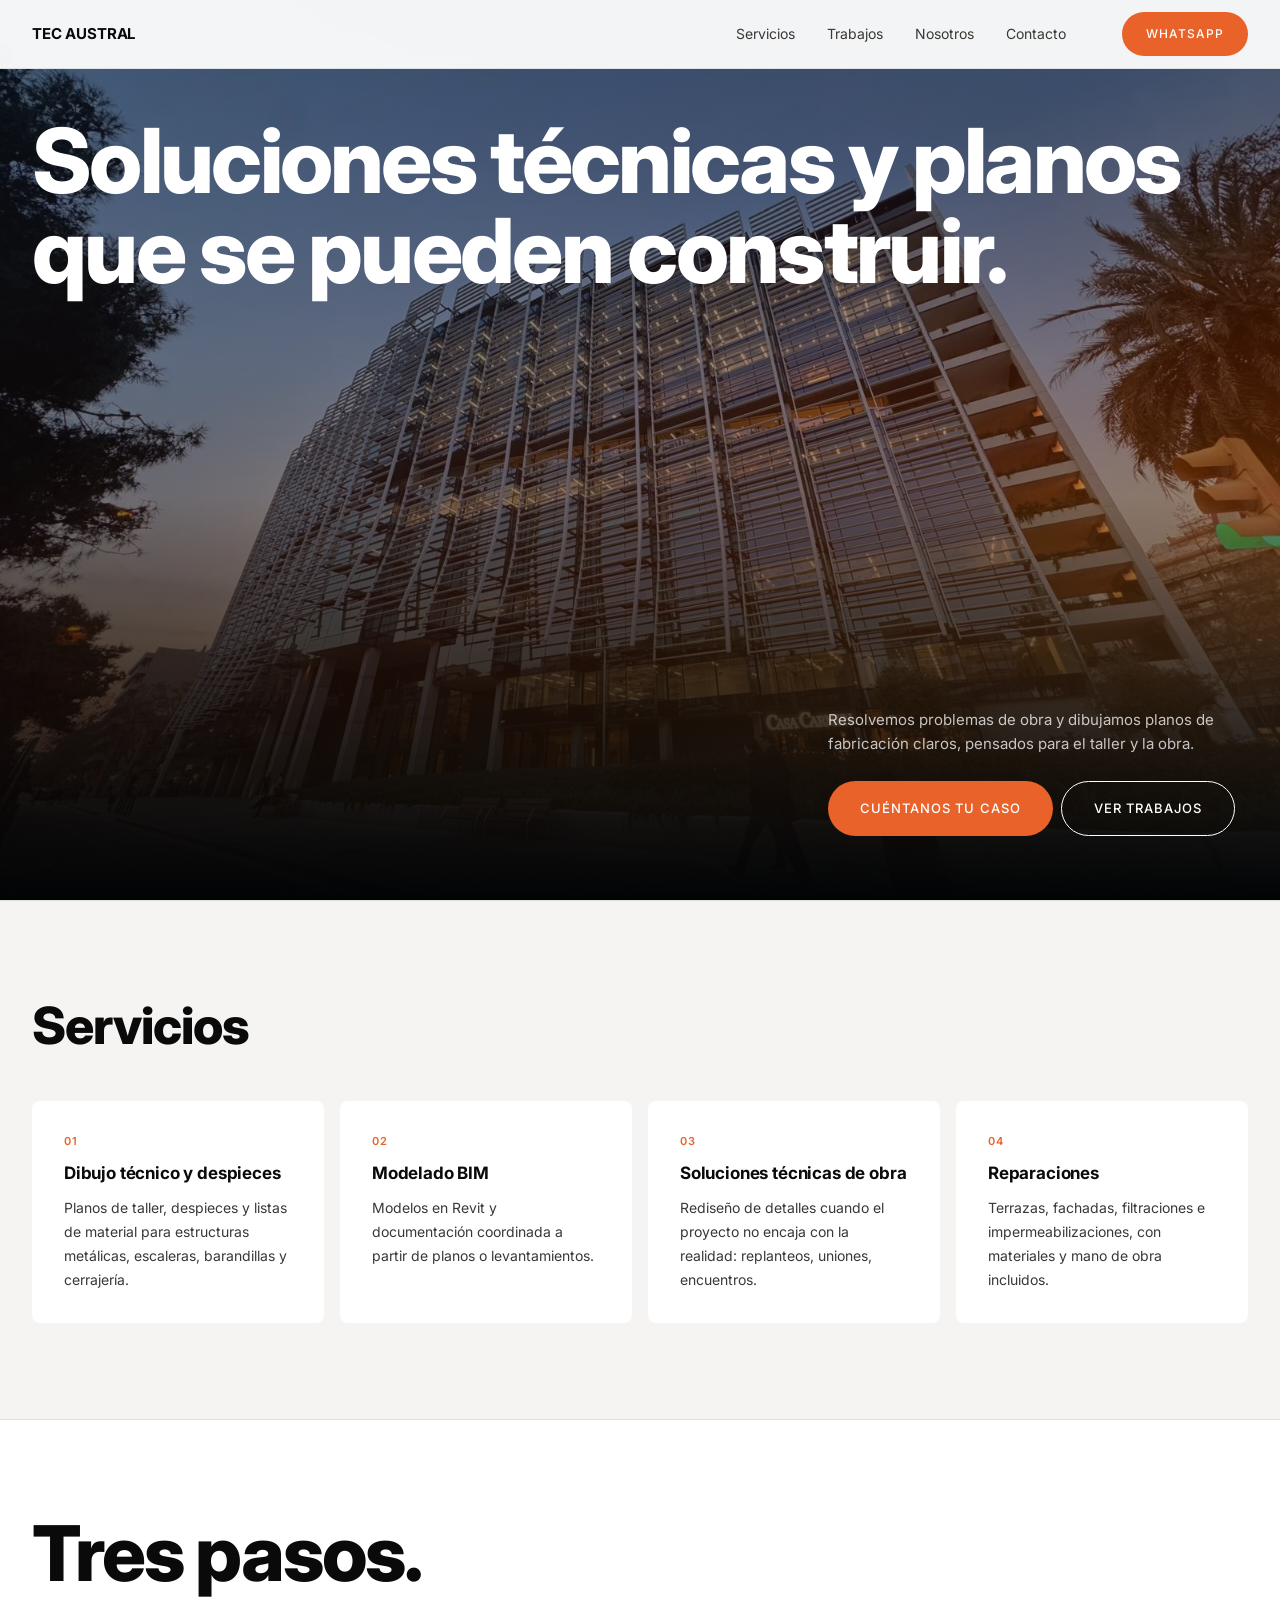
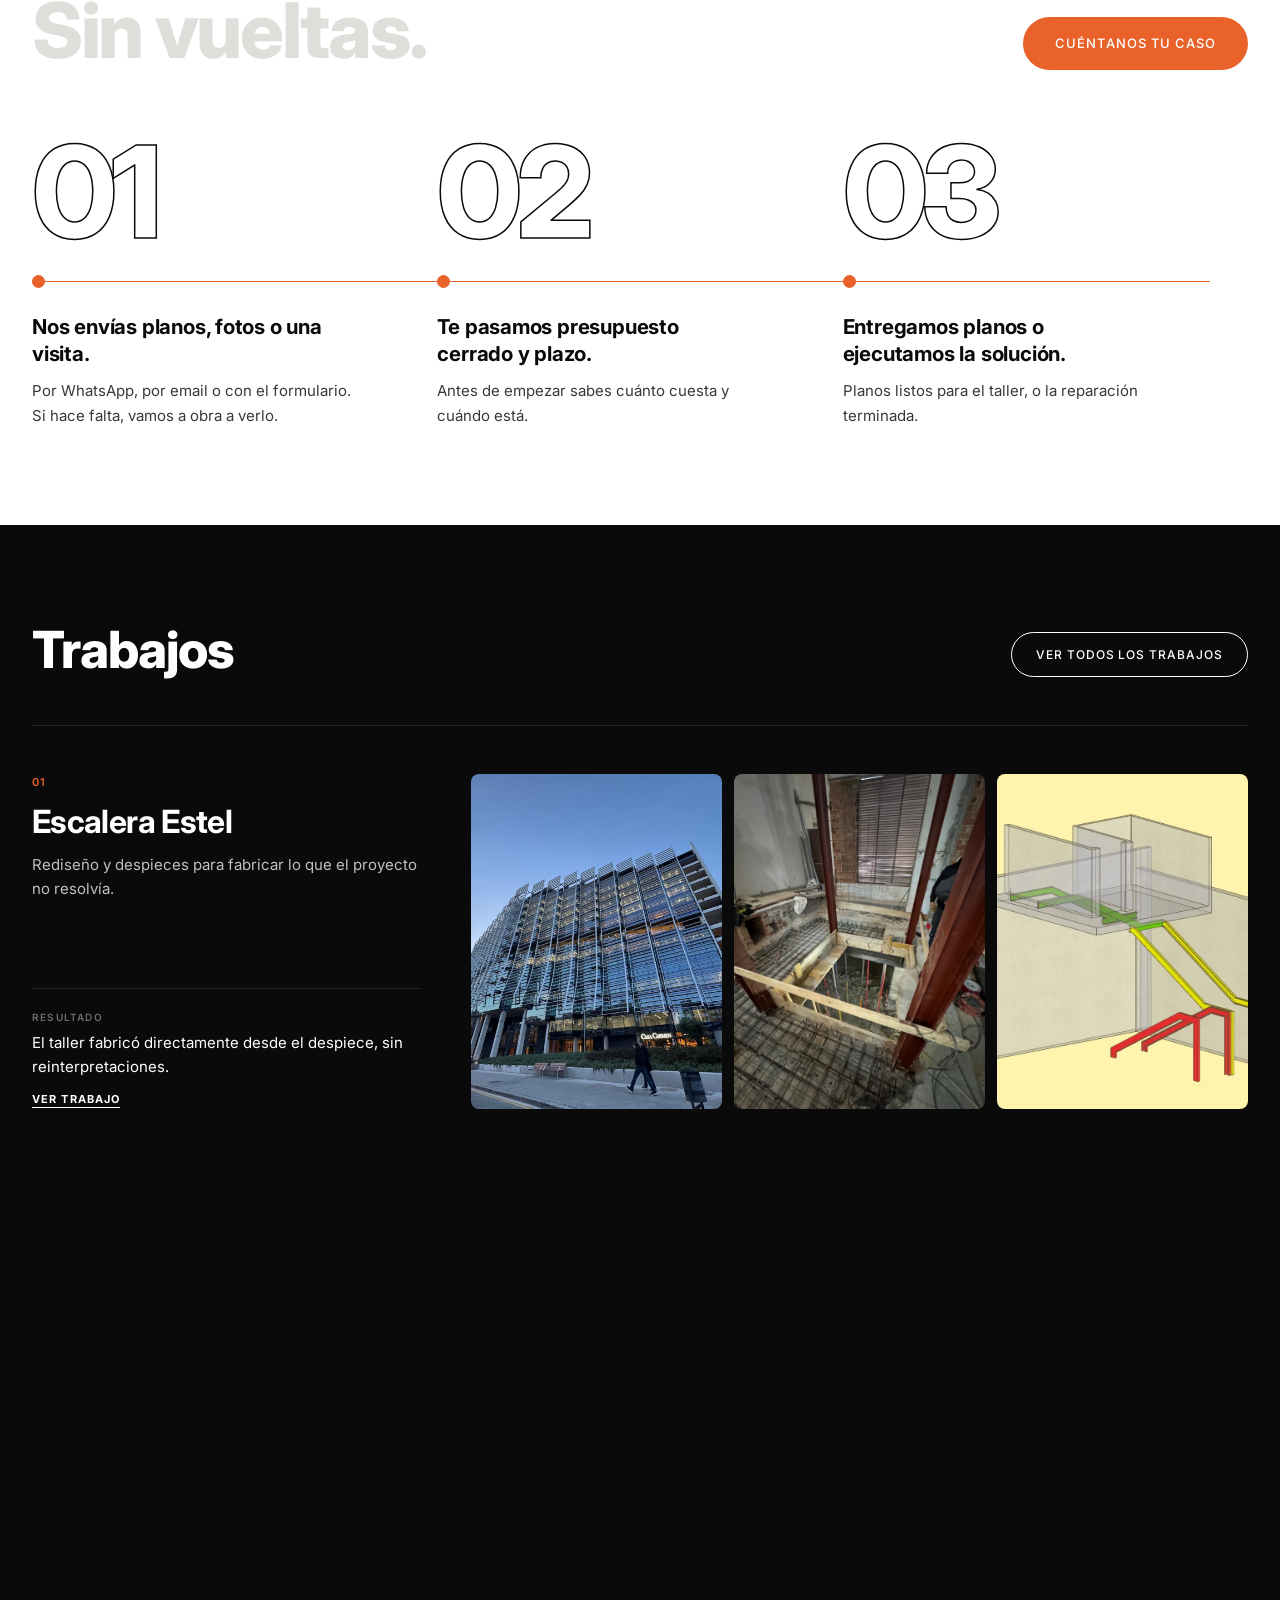
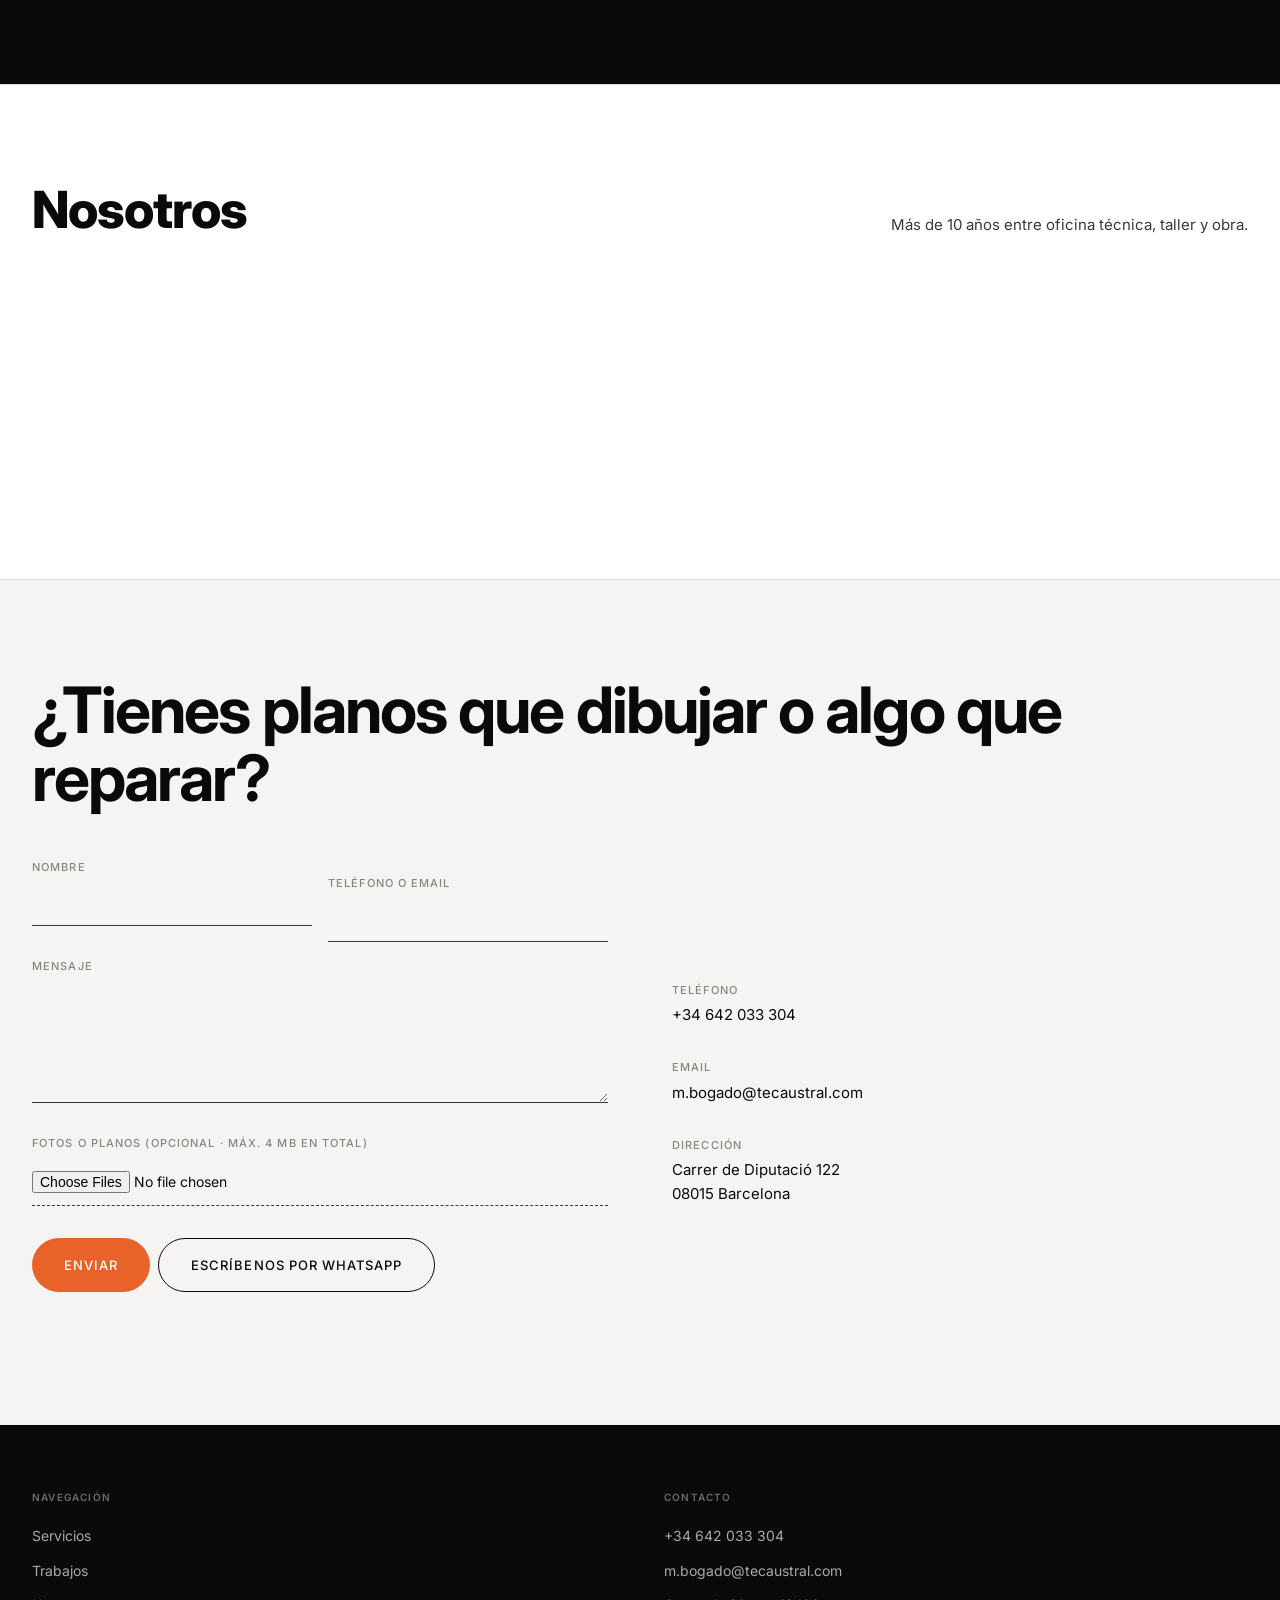
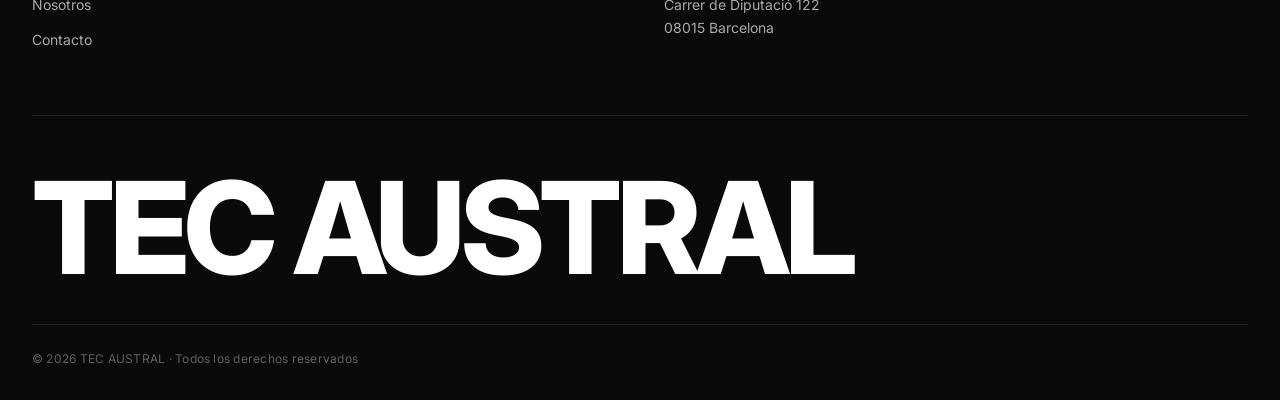
==== commit da0d7db0: "fix: contact email is now m.bogado@tecaustral.com comercial@ is no longer read; form messages defaul" ====
--- a/index.html
+++ b/index.html
@@ -228,7 +228,7 @@
             </div>
             <div class="contact-info-item">
               <span class="contact-info-label">EMAIL</span>
-              <a href="mailto:comercial@tecaustral.com">comercial@tecaustral.com</a>
+              <a href="mailto:m.bogado@tecaustral.com">m.bogado@tecaustral.com</a>
             </div>
             <div class="contact-info-item">
               <span class="contact-info-label">DIRECCIÓN</span>
@@ -254,7 +254,7 @@
       <div class="footer__col">
         <span class="footer__col-label">CONTACTO</span>
         <a href="tel:+34642033304">+34 642 033 304</a>
-        <a href="mailto:comercial@tecaustral.com">comercial@tecaustral.com</a>
+        <a href="mailto:m.bogado@tecaustral.com">m.bogado@tecaustral.com</a>
         <address>Carrer de Diputació 122<br>08015 Barcelona</address>
       </div>
     </div>
